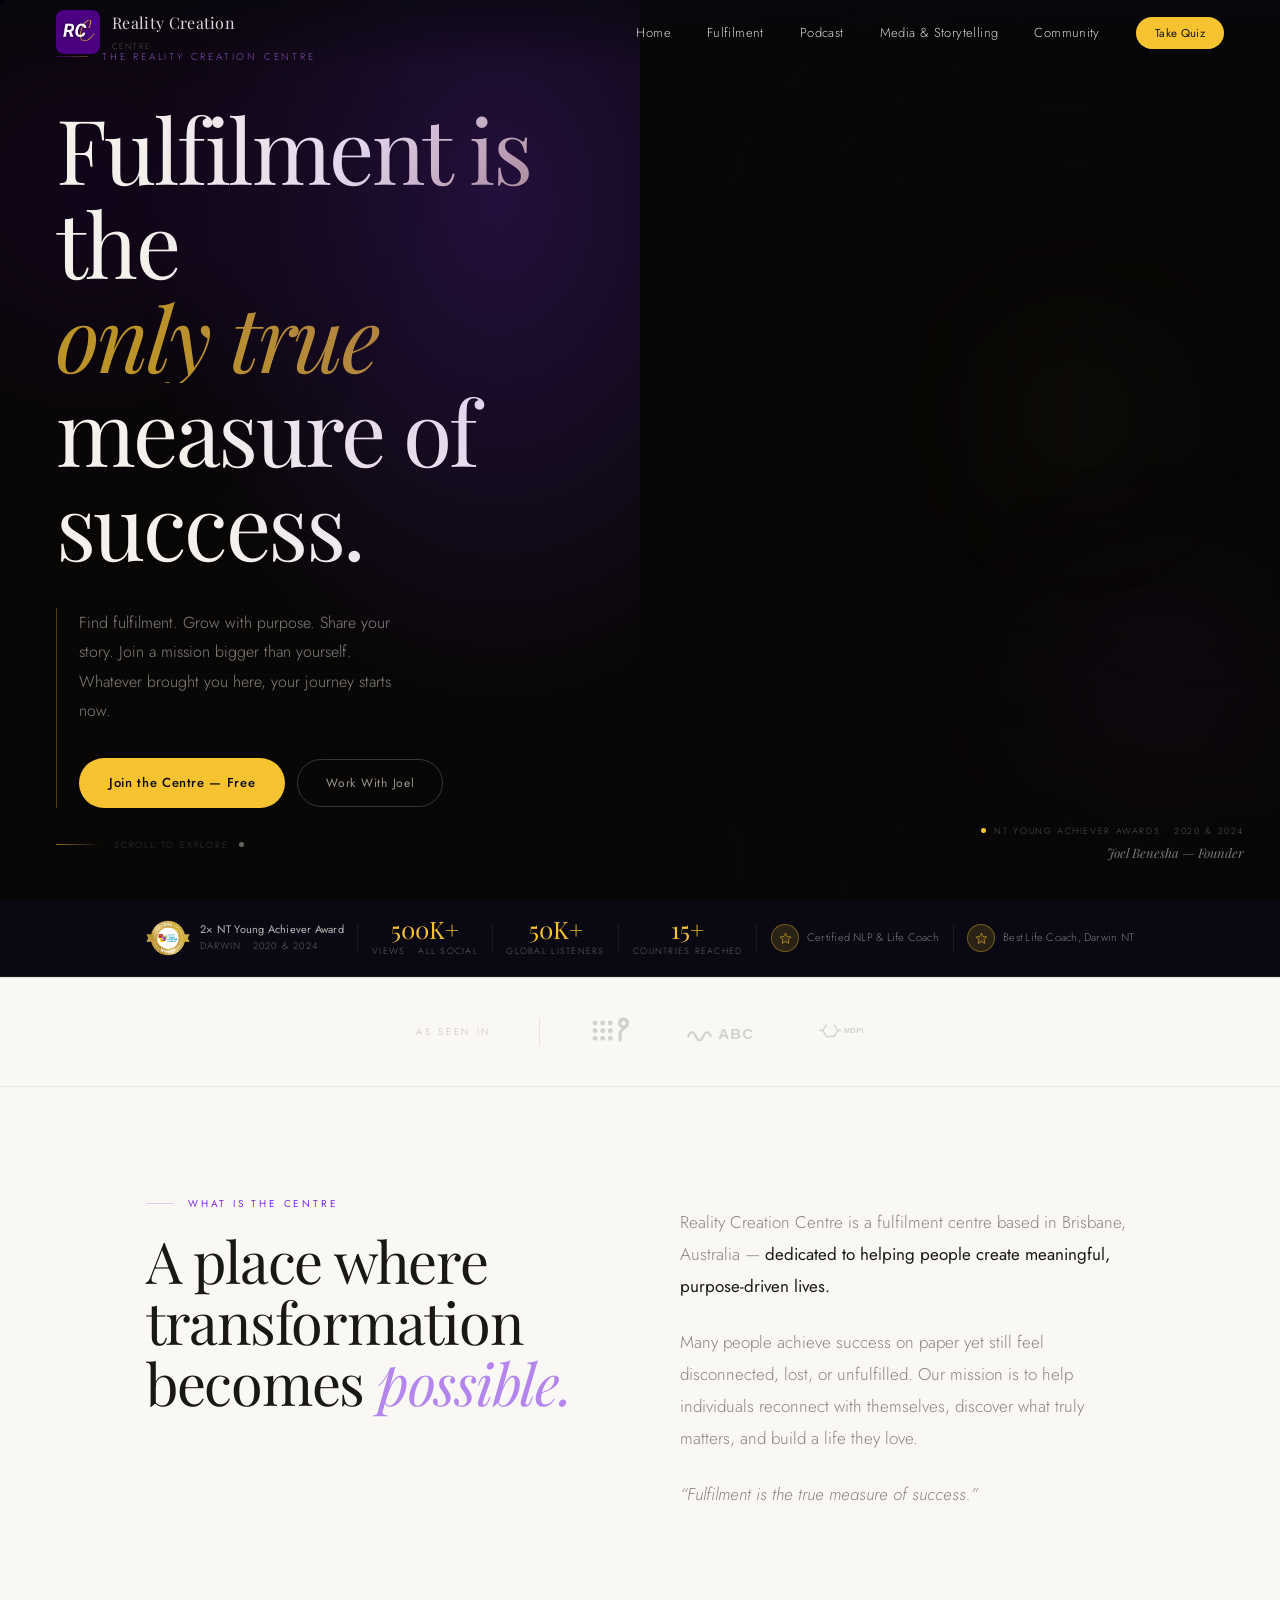
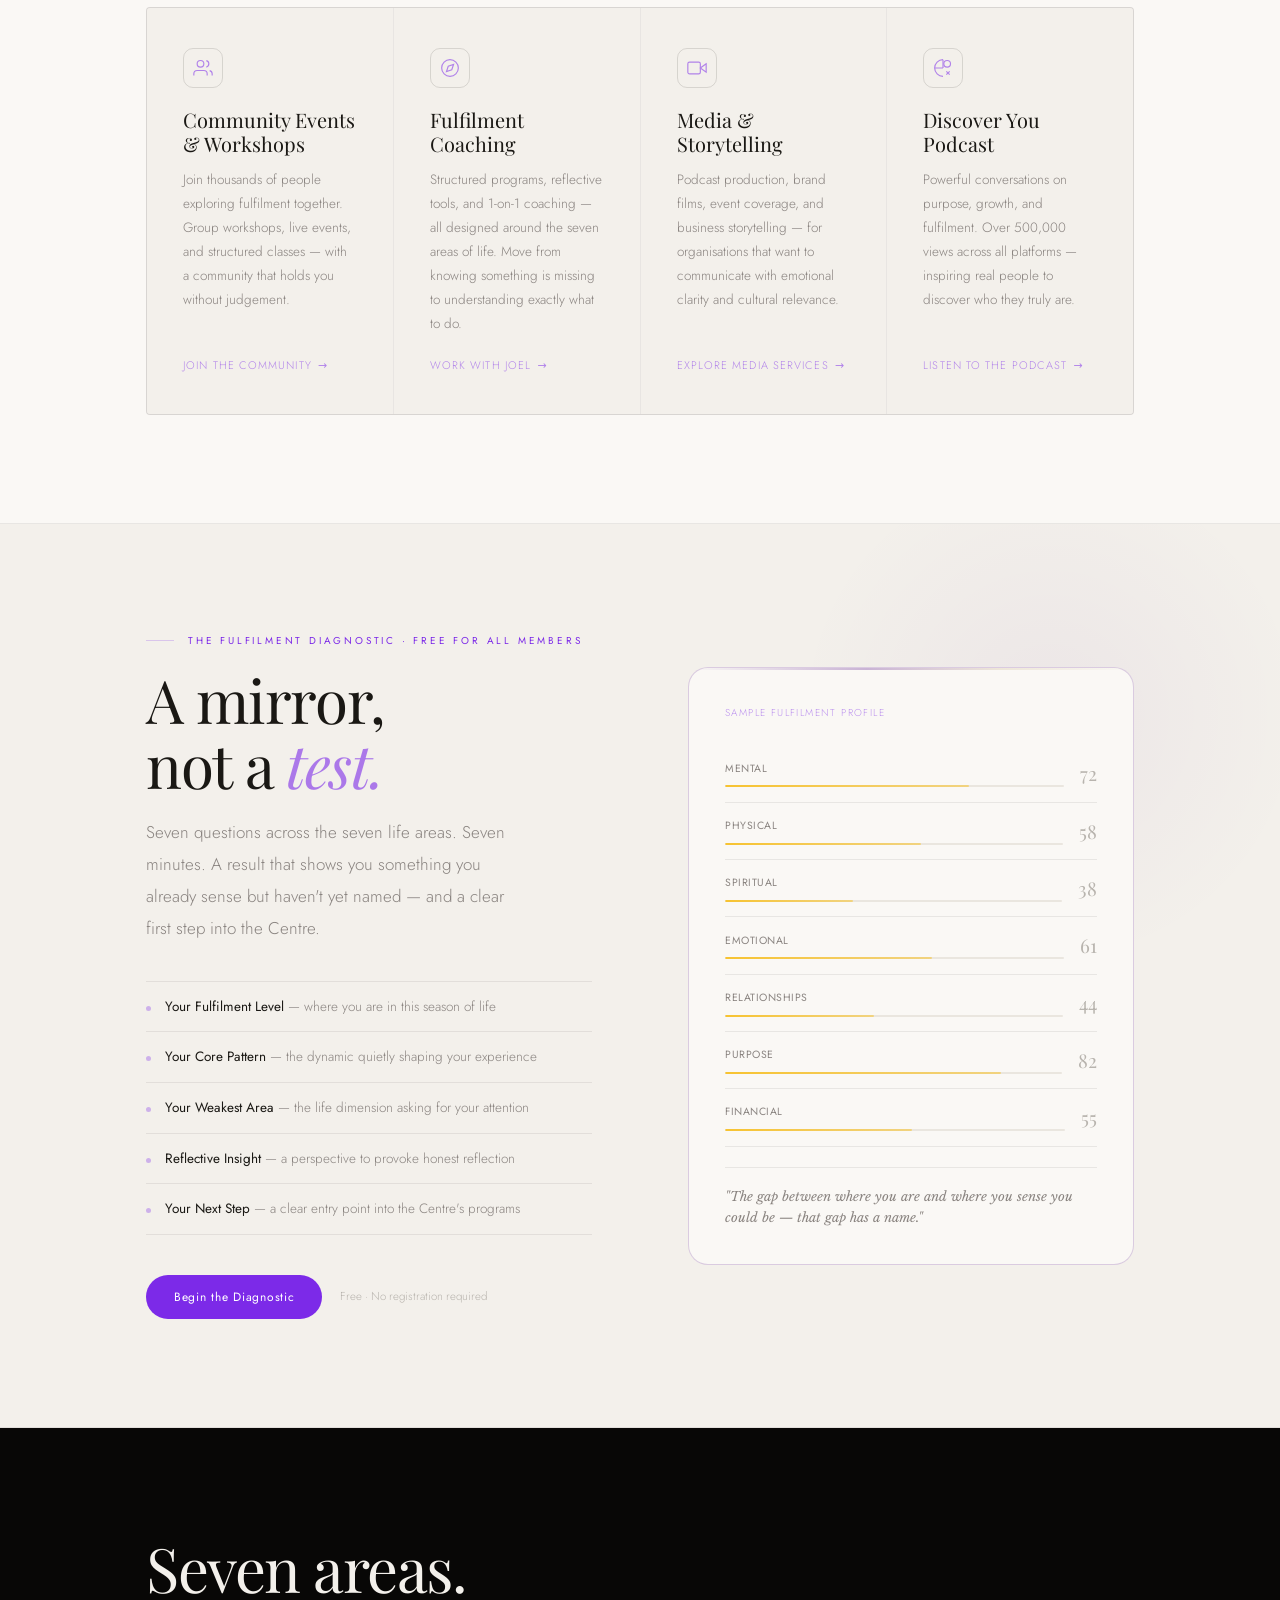
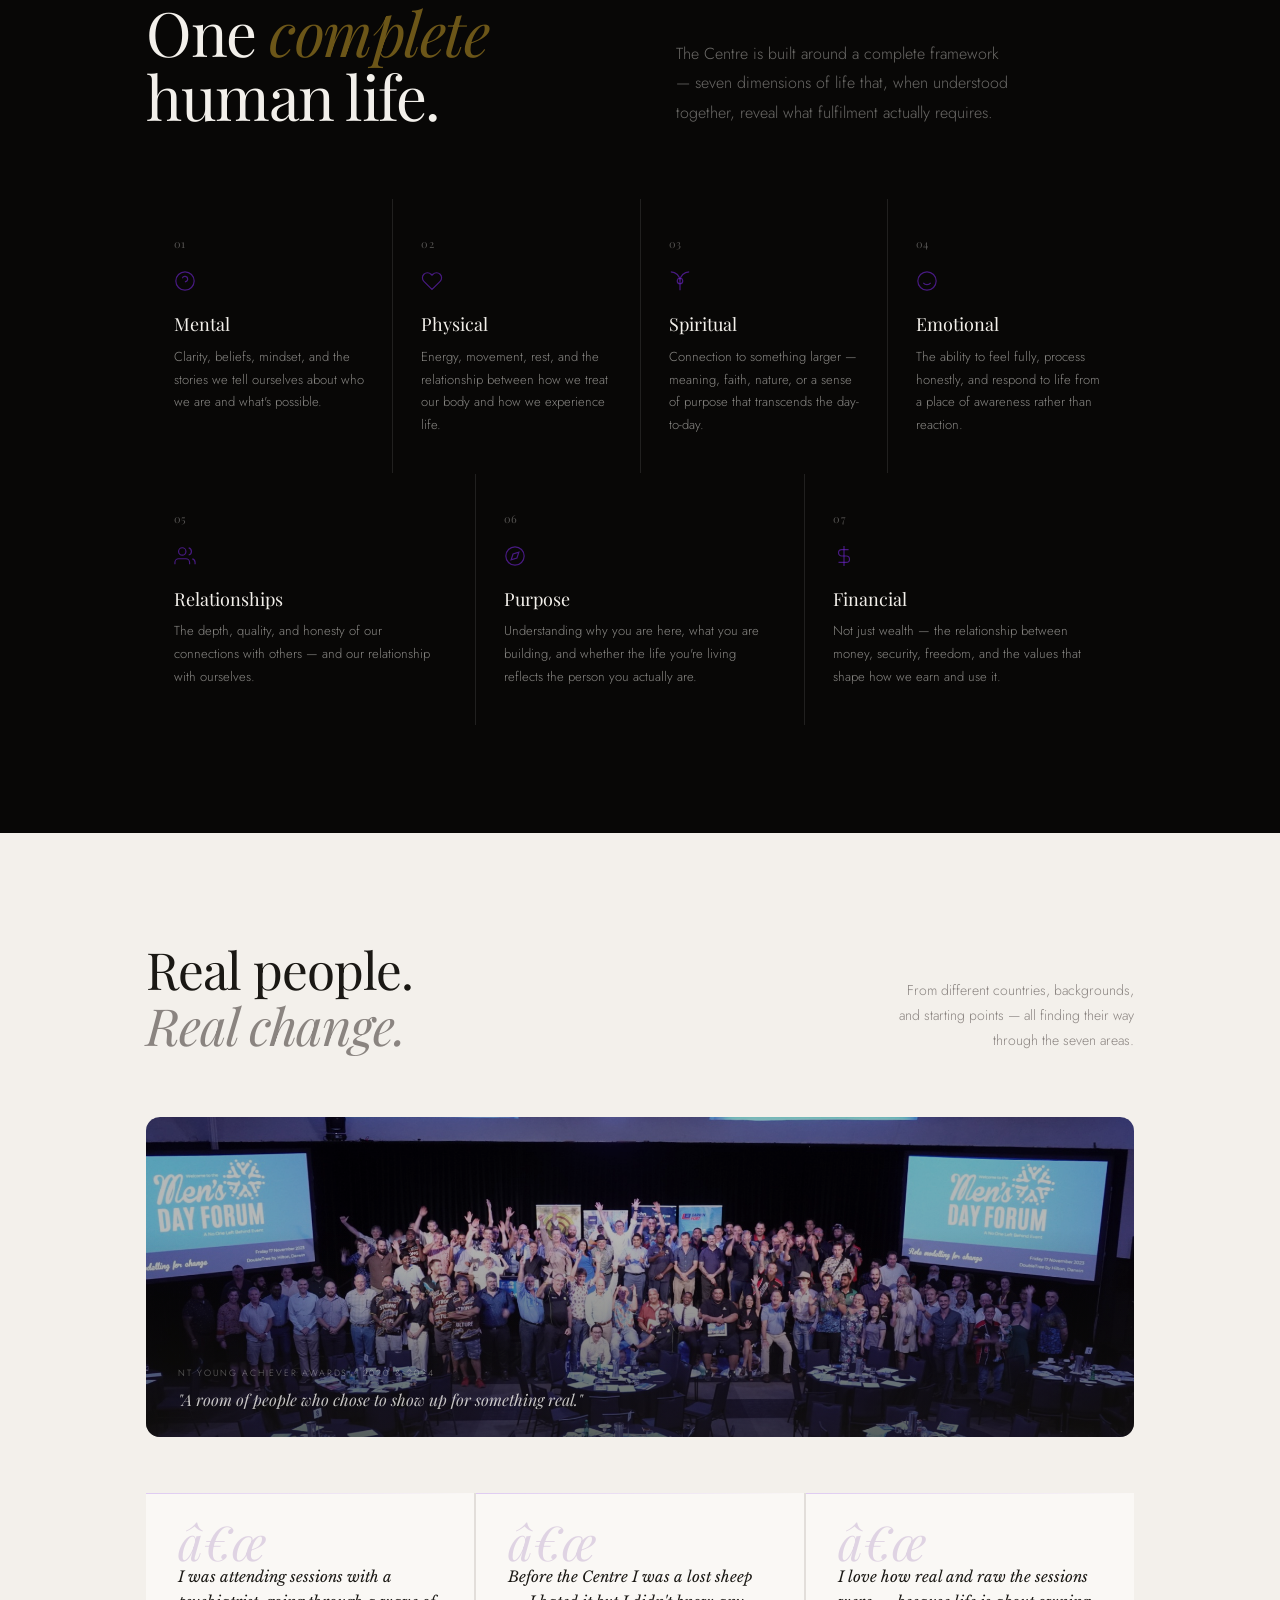
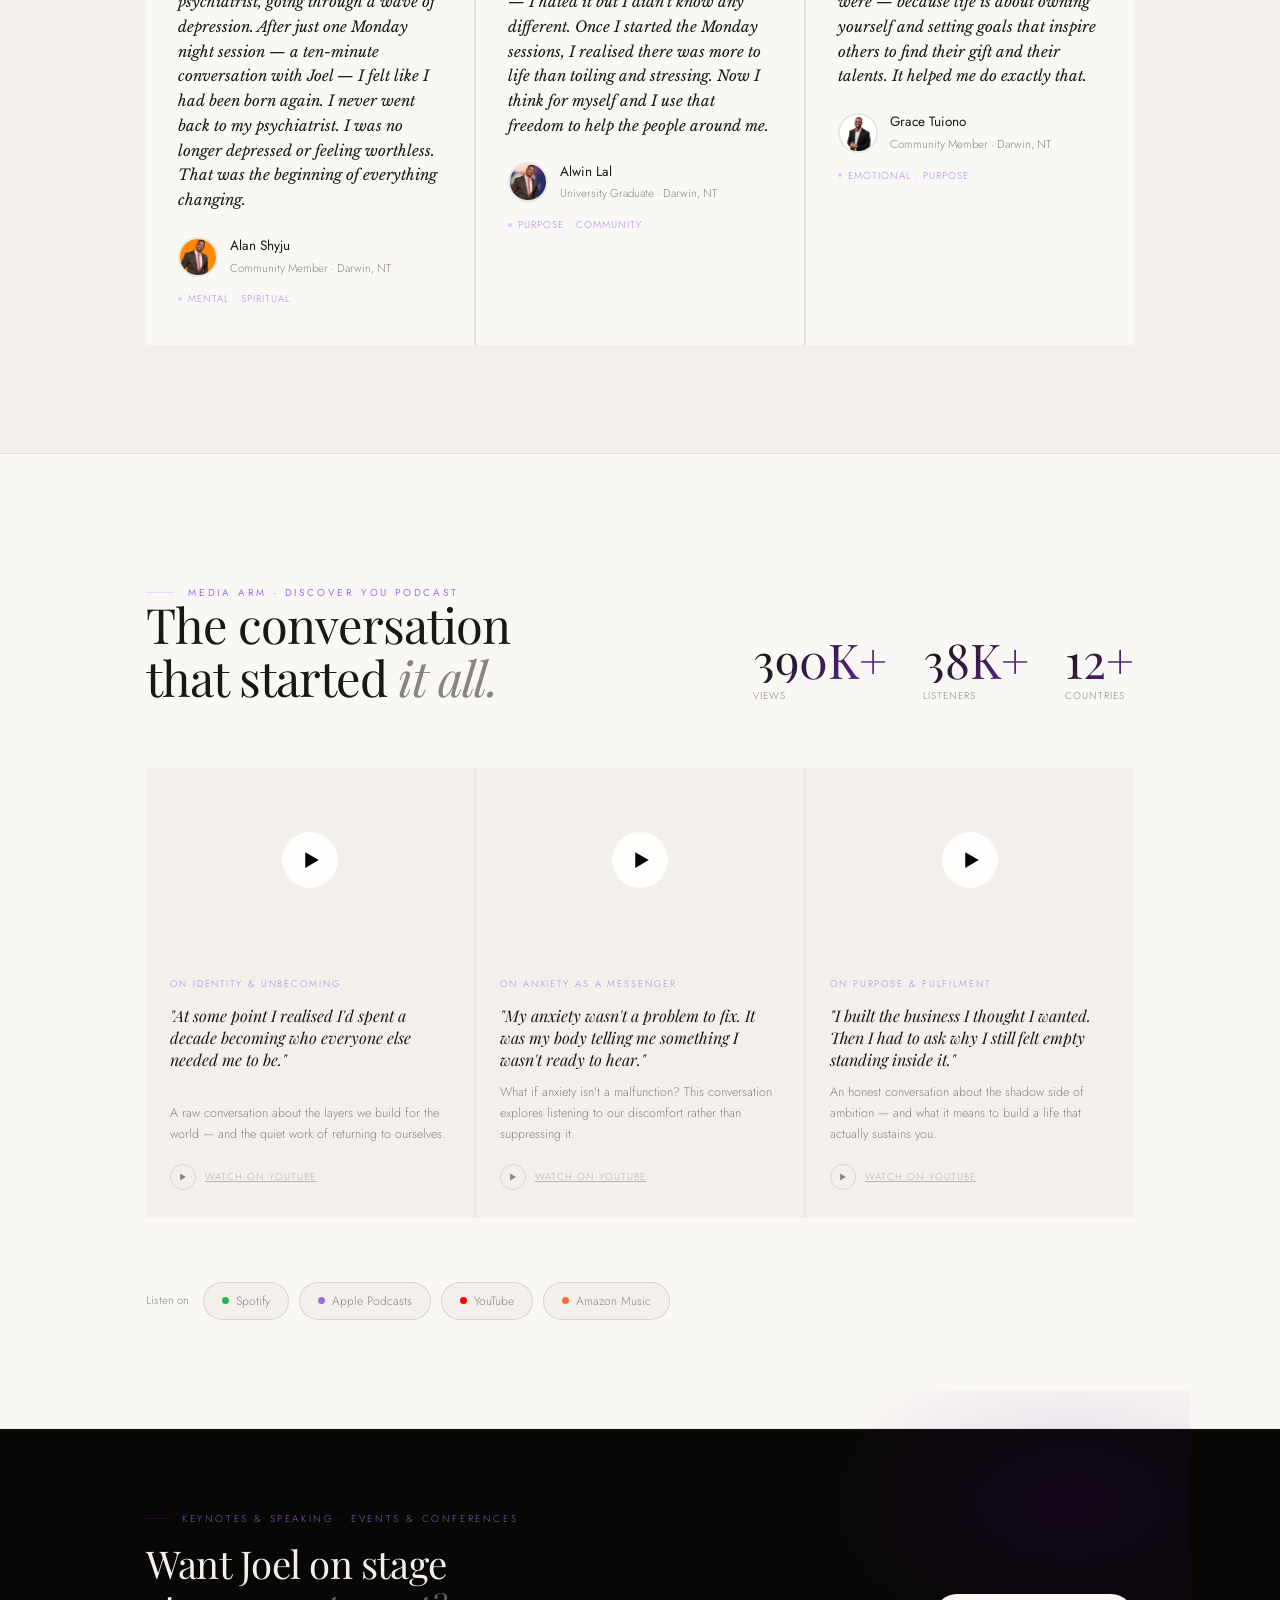
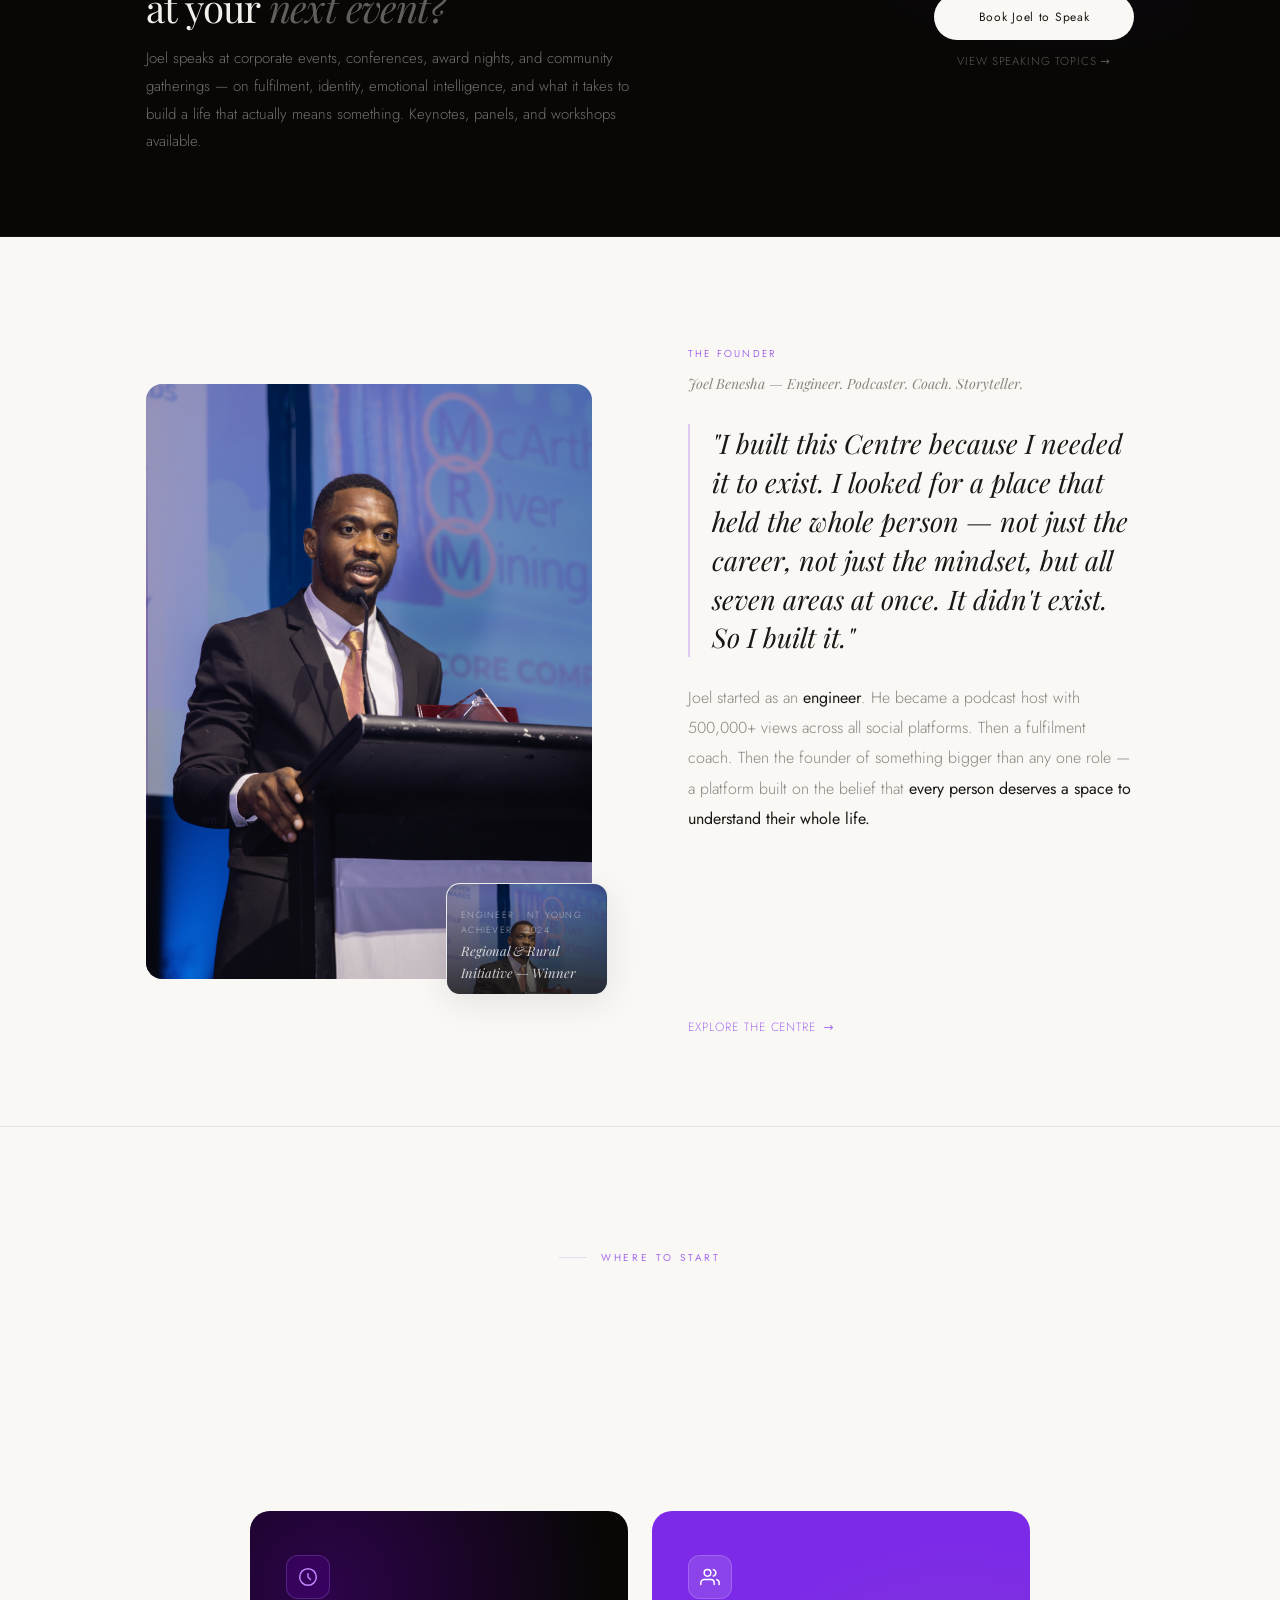
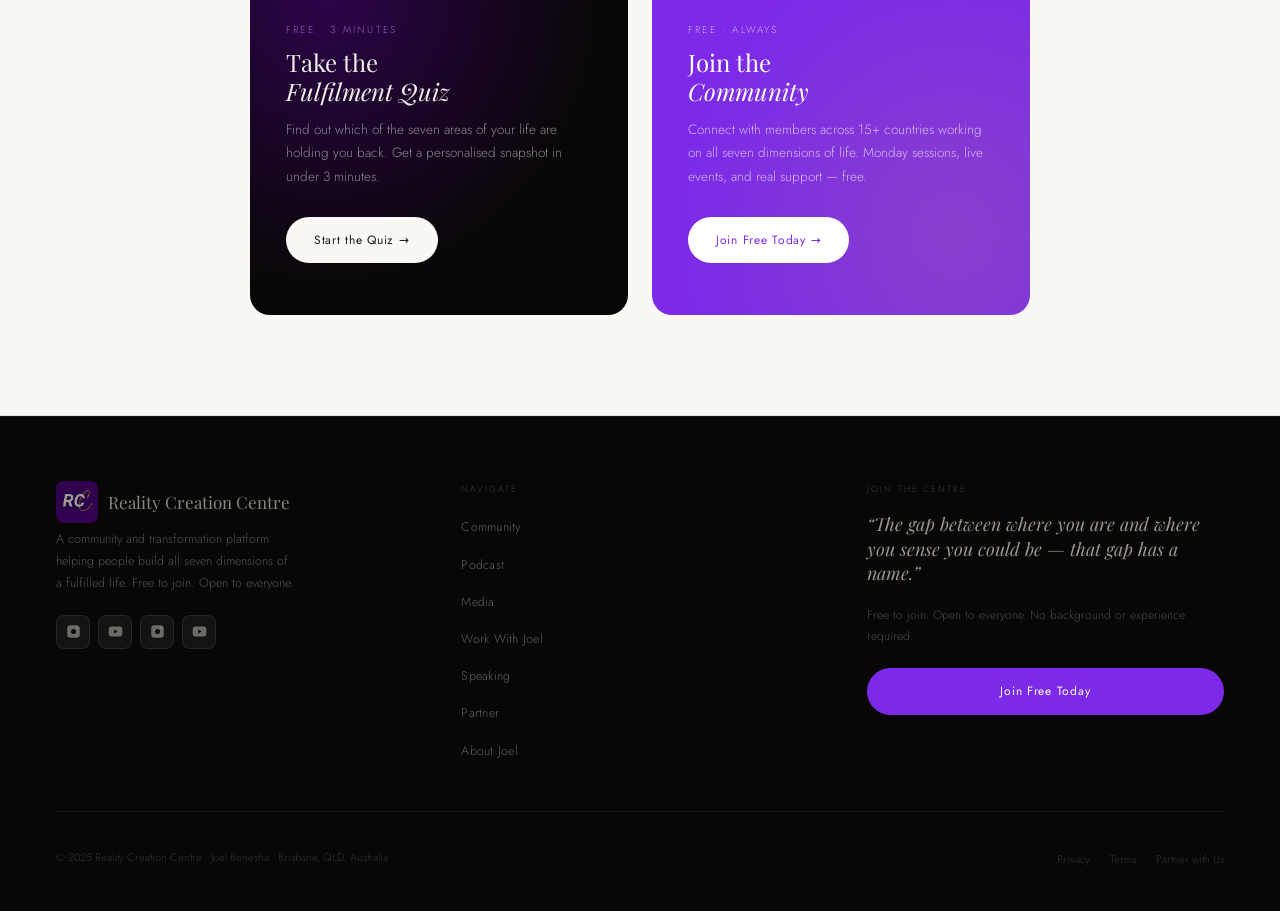
==== index.html @ e4578fe1 "Full website - RCC v1 (clean history)" ====
﻿<!DOCTYPE html>
<html lang="en">
<head>
<meta charset="UTF-8">
<meta name="viewport" content="width=device-width, initial-scale=1.0">
<meta name="description" content="Reality Creation Centre &mdash; a fulfilment centre in Brisbane helping people find purpose, grow, and build lives they love. Free to join.">
<title>The Reality Creation Centre</title>
<link rel="preconnect" href="https://fonts.googleapis.com">
<link rel="preconnect" href="https://fonts.gstatic.com" crossorigin>
<link href="https://fonts.googleapis.com/css2?family=Playfair+Display:ital,wght@0,300;0,400;0,500;1,300;1,400;1,500&family=Libre+Baskerville:ital,wght@0,400;1,400&family=Jost:wght@200;300;400;500&display=swap" rel="stylesheet">
<link rel="stylesheet" href="css/style.css">
<style>
/* ── Home page: palette aligned with Podcast page ── */
:root{
  --gold:#F7C331;--gold-soft:rgba(247,195,49,.14);--gold-line:rgba(247,195,49,.35);
  --p:#7C2AE8;--p-soft:rgba(124,42,232,.055);--p-mid:rgba(124,42,232,.11);
  --p-line:rgba(124,42,232,.22);--p-glow:rgba(124,42,232,.16);
}

/* Hero gold pulsing badge */
.h-badge{display:inline-flex;align-items:center;gap:12px;border:1px solid rgba(247,195,49,.35);border-radius:40px;padding:11px 26px;margin-bottom:36px;font-family:'Jost',sans-serif;font-size:13px;letter-spacing:.18em;text-transform:uppercase;color:var(--gold)}
.h-badge-dot{width:6px;height:6px;border-radius:50%;background:var(--gold);animation:pulse-g 2s ease-in-out infinite}
@keyframes pulse-g{0%,100%{opacity:1;transform:scale(1)}50%{opacity:.45;transform:scale(.72)}}

/* Hero — italic "only true" line in gold */
.h-l2{color:rgba(247,195,49,.75)!important}
/* Hero vertical sub-wrap rule in gold */
.h-vline{background:rgba(247,195,49,.28)!important}
/* Hero thread pulse in gold */
.h-thread{background:linear-gradient(to right,rgba(247,195,49,.55),transparent)!important}
/* Hero atmo glow — brighter purple */
.h-atmo{background:radial-gradient(ellipse at 78% 26%,rgba(124,42,232,.24) 0%,transparent 52%)!important}
/* Purple glow orb top-left */
.h-glow{position:absolute;top:-120px;left:-80px;width:560px;height:560px;border-radius:50%;background:radial-gradient(circle,rgba(124,42,232,.22) 0%,transparent 70%);pointer-events:none;z-index:2}

/* Gold primary CTA button */
.btn-hero-gold{display:inline-flex;align-items:center;gap:8px;background:var(--gold);color:#0A0812;border:none;border-radius:40px;padding:14px 30px;font-family:'Jost',sans-serif;font-size:13px;font-weight:500;letter-spacing:.05em;cursor:pointer;text-decoration:none;transition:opacity .2s,transform .2s}
.btn-hero-gold:hover{opacity:.88;transform:translateY(-2px)}

/* Proof / stats bar — dark like podcast stats section */
#proof-bar{background:#0A0812!important;border-bottom:1px solid rgba(255,255,255,.06)!important}
.pb-inner{border-top:none!important}
.pb-stat-n{color:var(--gold)!important}
.pb-stat-l{color:rgba(243,240,235,.38)!important}
.pb-award-label{color:rgba(243,240,235,.75)!important}
.pb-award-year{color:rgba(243,240,235,.38)!important}
.pb-cert-text{color:rgba(243,240,235,.5)!important}
.pb-cert-icon svg{stroke:rgba(247,195,49,.65)!important;fill:rgba(247,195,49,.1)!important}
.pb-divider{background:rgba(255,255,255,.07)!important}

/* Section labels — brighter purple */
.sec-label{color:var(--p)!important}
.sec-label::before{background:var(--p-line)!important}

/* Diagnostic fill bars — gold */
.dc-fill{background:linear-gradient(90deg,var(--gold),rgba(247,195,49,.55))!important}

/* What heading italic — brighter purple */
.what-hed em{color:var(--p)!important;opacity:.55}
/* Diag heading italic */
.diag-h em{color:var(--p)!important;opacity:.6}

/* Seven hed em — gold */
.seven-hed em{color:rgba(247,195,49,.42)!important}

/* Area tile + pillar hover accents — brighter purple */
.area-tile::after{background:rgba(124,42,232,.5)!important}
.area-icon svg{stroke:rgba(124,42,232,.55)!important}
.area-tile:hover .area-icon svg{stroke:rgba(124,42,232,.9)!important}
.pillar::before{background:var(--p)!important}
.pillar-icon svg{stroke:var(--p)!important}
.pillar-link{color:var(--p)!important}

/* Di-dots and tf-dots — brighter */
.di-dot,.tf-dot{background:var(--p)!important}

/* Press bar "as seen in" label stays readable on cream */
</style>
</head>
<body>

<div id="cur"></div>

<!--  NAV  -->
<nav id="nav" class="dk">
  <a href="index.html" class="nlogo">
    <img src="photos/Logo real.png" alt="Reality Creation Centre" class="nlogo-img" style="width:44px;height:44px;border-radius:8px;object-fit:contain;flex-shrink:0">
    <div><span class="nlogo-t">Reality Creation</span><span class="nlogo-s">Centre</span></div>
  </a>
  <ul class="nlinks">
    <li><a href="index.html"        class="nl active">Home</a></li>
    <li><a href="coaching.html"     class="nl">Fulfilment</a></li>
    <li><a href="podcast.html"      class="nl">Podcast</a></li>
    <li><a href="media.html"        class="nl">Media &amp; Storytelling</a></li>
    <li><a href="community.html"    class="nl">Community</a></li>
    <li><a href="index.html#diagnostic" class="nl ncta">Take Quiz</a></li>
  </ul>
  <div class="nham"><span></span><span></span><span></span></div>
</nav>


<!-- 
     01 &mdash; HERO
     "Enter the Centre"
 -->
<section id="hero">
  <div class="h-left">
    <div class="h-atmo"></div>
    <div class="h-scan"></div>
    <div class="h-eyebrow ap">
      <span class="h-eyebrow-rule"></span>
      The Reality Creation Centre
    </div>
    <h1 class="h-h1">
      <span class="h-line"><span class="h-li" id="hl0">Fulfilment is the</span></span>
      <span class="h-line dl1"><span class="h-li h-l2" id="hl1">only true</span></span>
      <span class="h-line dl2"><span class="h-li" id="hl2">measure of success.</span></span>
    </h1>
    <div class="h-sub-wrap ap d3">
      <div class="h-vline"></div>
      <div>
        <p class="h-sub">Find fulfilment. Grow with purpose. Share your story. Join a mission bigger than yourself. Whatever brought you here, your journey starts now.</p>
        <div class="h-acts">
          <a href="#join"        class="btn-hero-gold">Join the Centre &mdash; Free</a>
          <a href="coaching.html" class="btn btn-ghost-lt">Work With Joel</a>
        </div>
      </div>
    </div>
    <div class="h-scroll">
      <div class="h-thread"></div>
      <span class="h-scroll-lbl">Scroll to explore</span>
    </div>
  </div>
  <div class="h-right">
    <div class="h-photo" id="h-bg"></div>
    <div class="h-fade-l"></div>
    <div class="h-fade-v"></div>
    <div class="h-cred">
      <div class="h-cred-badge">
        <span class="h-cred-dot"></span>
        <span class="h-cred-lbl">NT Young Achiever Awards &middot; 2020 &amp; 2024</span>
      </div>
      <span class="h-cred-name">Joel Benesha &mdash; Founder</span>
    </div>
  </div>
</section>
<!-- PROOF BAR - credibility strip -->
<section id="proof-bar">
  <div class="pb-inner">
    <div class="pb-award">
      <img src="photos/NTYAA24 Badge_Winner.png" alt="NT Young Achiever Award 2024" class="pb-badge">
      <div class="pb-award-text">
        <span class="pb-award-label">2&times; NT Young Achiever Award</span><span class="pb-award-year">Darwin &middot; 2020 &amp; 2024</span>
      </div>
    </div>
    <div class="pb-divider"></div>
    <div class="pb-stat"><span class="pb-stat-n">500K+</span><span class="pb-stat-l">Views &middot; All Social</span></div>
    <div class="pb-divider"></div>
    <div class="pb-stat"><span class="pb-stat-n">50K+</span><span class="pb-stat-l">Global Listeners</span></div>
    <div class="pb-divider"></div>
    <div class="pb-stat"><span class="pb-stat-n">15+</span><span class="pb-stat-l">Countries Reached</span></div>
    <div class="pb-divider"></div>
    <div class="pb-cert">
      <div class="pb-cert-icon"><svg viewBox="0 0 24 24"><path d="M12 2l3.09 6.26L22 9.27l-5 4.87 1.18 6.88L12 17.77l-6.18 3.25L7 14.14 2 9.27l6.91-1.01L12 2z"/></svg></div>
      <span class="pb-cert-text">Certified NLP &amp; Life Coach</span>
    </div>
    <div class="pb-divider"></div>
    <div class="pb-cert">
      <div class="pb-cert-icon"><svg viewBox="0 0 24 24"><path d="M12 2l3.09 6.26L22 9.27l-5 4.87 1.18 6.88L12 17.77l-6.18 3.25L7 14.14 2 9.27l6.91-1.01L12 2z"/></svg></div>
      <span class="pb-cert-text">Best Life Coach, Darwin NT</span>
    </div>
  </div>
</section>
<!-- AS SEEN IN / PRESS BAR -->
<section id="press-bar" style="background:var(--cream);border-top:1px solid var(--rule);border-bottom:1px solid var(--rule);padding:36px 40px">
  <div style="max-width:1100px;margin:0 auto;display:flex;align-items:center;gap:48px;flex-wrap:wrap;justify-content:center">
    <div style="font-size:9.5px;letter-spacing:.28em;text-transform:uppercase;color:var(--stone);opacity:.5;white-space:nowrap;flex-shrink:0">As seen in</div>
    <div style="width:1px;height:28px;background:var(--rule);flex-shrink:0"></div>
    <img src="photos/logo-ch9.svg" alt="Channel 9" style="height:36px;opacity:.45;filter:grayscale(1);transition:opacity .2s" onmouseover="this.style.opacity=.75" onmouseout="this.style.opacity=.45">
    <img src="photos/logo-abc.svg" alt="ABC" style="height:32px;opacity:.45;filter:grayscale(1);transition:opacity .2s" onmouseover="this.style.opacity=.75" onmouseout="this.style.opacity=.45">
    <img src="photos/logo-mdpi.svg" alt="MDPI" style="height:30px;opacity:.45;filter:grayscale(1);transition:opacity .2s" onmouseover="this.style.opacity=.75" onmouseout="this.style.opacity=.45">
  </div>
</section>






<!-- 
     02 &mdash; WHAT IS THE CENTRE
 -->
<section id="what">
  <div class="what-wrap">
    <div class="what-top">
      <div>
        <div class="sec-label ap">What is the Centre</div>
        <h2 class="what-hed ap d1">
          A place where<br>transformation<br>becomes <em>possible.</em>
        </h2>
      </div>
      <div class="what-right">
        <p class="what-p ap d1">Reality Creation Centre is a fulfilment centre based in Brisbane, Australia &mdash; <strong>dedicated to helping people create meaningful, purpose-driven lives.</strong></p>
        <p class="what-p ap d2">Many people achieve success on paper yet still feel disconnected, lost, or unfulfilled. Our mission is to help individuals reconnect with themselves, discover what truly matters, and build a life they love.</p>
        <p class="what-p ap d3" style="font-style:italic;color:var(--stone)">&ldquo;Fulfilment is the true measure of success.&rdquo;</p>
      </div>
    </div>

    <div class="what-pillars" style="grid-template-columns:repeat(4,1fr)">

      <!-- 1: Community & Belonging &rarr; #what / community nav -->
      <a href="#voices" class="pillar ap" style="text-decoration:none;cursor:pointer">
        <div class="pillar-icon">
          <svg viewBox="0 0 24 24"><path d="M17 21v-2a4 4 0 0 0-4-4H5a4 4 0 0 0-4 4v2"/><circle cx="9" cy="7" r="4"/><path d="M23 21v-2a4 4 0 0 0-3-3.87M16 3.13a4 4 0 0 1 0 7.75"/></svg>
        </div>
        <div class="pillar-name">Community Events &amp; Workshops</div>
        <div class="pillar-desc">Join thousands of people exploring fulfilment together. Group workshops, live events, and structured classes &mdash; with a community that holds you without judgement.</div>
        <div class="pillar-link">Join the community <span class="pillar-arr">&rarr;</span></div>
      </a>

      <!-- 2: Guided Transformation &rarr; coaching.html -->
      <a href="coaching.html" class="pillar ap d1" style="text-decoration:none;cursor:pointer">
        <div class="pillar-icon">
          <svg viewBox="0 0 24 24"><circle cx="12" cy="12" r="10"/><polygon points="16.24,7.76 14.12,14.12 7.76,16.24 9.88,9.88"/></svg>
        </div>
        <div class="pillar-name">Fulfilment Coaching</div>
        <div class="pillar-desc">Structured programs, reflective tools, and 1-on-1 coaching &mdash; all designed around the seven areas of life. Move from knowing something is missing to understanding exactly what to do.</div>
        <div class="pillar-link">Work with Joel <span class="pillar-arr">&rarr;</span></div>
      </a>

      <!-- 3: Media Production &rarr; media.html -->
      <a href="media.html" class="pillar ap d2" style="text-decoration:none;cursor:pointer">
        <div class="pillar-icon">
          <svg viewBox="0 0 24 24"><polygon points="23 7 16 12 23 17 23 7"/><rect x="1" y="5" width="15" height="14" rx="2" ry="2"/></svg>
        </div>
        <div class="pillar-name">Media &amp; Storytelling</div>
        <div class="pillar-desc">Podcast production, brand films, event coverage, and business storytelling &mdash; for organisations that want to communicate with emotional clarity and cultural relevance.</div>
        <div class="pillar-link">Explore media services <span class="pillar-arr">&rarr;</span></div>
      </a>

      <!-- 4: Partnerships &rarr; partner.html -->
      <a href="podcast.html" class="pillar ap d3" style="text-decoration:none;cursor:pointer">
        <div class="pillar-icon">
          <svg viewBox="0 0 24 24"><path d="M16 16l4 4M20 16l-4 4"/><path d="M12 2C6.48 2 2 6.48 2 12s4.48 10 10 10"/><path d="M2 12h10M12 2v10"/><circle cx="17" cy="7" r="4"/></svg>
        </div>
        <div class="pillar-name">Discover You Podcast</div>
        <div class="pillar-desc">Powerful conversations on purpose, growth, and fulfilment. Over 500,000 views across all platforms &mdash; inspiring real people to discover who they truly are.</div>
        <div class="pillar-link">Listen to the podcast <span class="pillar-arr">&rarr;</span></div>
      </a>

    </div>
  </div>
</section>




<!-- 
     05 &mdash; DIAGNOSTIC
 -->
<section id="diagnostic">
  <div class="diag-wrap">
    <div class="sec-label ap">The Fulfilment Diagnostic &middot; Free for all members</div>
    <div class="diag-grid">
      <div>
        <h2 class="diag-h ap">A mirror,<br>not a <em>test.</em></h2>
        <p class="diag-p ap d1">Seven questions across the seven life areas. Seven minutes. A result that shows you something you already sense but haven't yet named &mdash; and a clear first step into the Centre.</p>
        <div class="diag-list ap d2">
          <div class="diag-item"><div class="di-dot"></div><div class="di-text"><strong>Your Fulfilment Level</strong> &mdash; where you are in this season of life</div></div>
          <div class="diag-item"><div class="di-dot"></div><div class="di-text"><strong>Your Core Pattern</strong> &mdash; the dynamic quietly shaping your experience</div></div>
          <div class="diag-item"><div class="di-dot"></div><div class="di-text"><strong>Your Weakest Area</strong> &mdash; the life dimension asking for your attention</div></div>
          <div class="diag-item"><div class="di-dot"></div><div class="di-text"><strong>Reflective Insight</strong> &mdash; a perspective to provoke honest reflection</div></div>
          <div class="diag-item"><div class="di-dot"></div><div class="di-text"><strong>Your Next Step</strong> &mdash; a clear entry point into the Centre's programs</div></div>
        </div>
        <div class="diag-cta-row ap d3">
          <button class="btn btn-fill" id="d-open">Begin the Diagnostic</button>
          <span class="diag-note">Free &middot; No registration required</span>
        </div>
      </div>
      <div class="diag-card" id="d-card">
        <div class="dc-lbl">Sample fulfilment profile</div>
        <div class="dc-area"><div class="dc-al"><div class="dc-name">Mental</div><div class="dc-track"><div class="dc-fill" data-w="72"></div></div></div><div class="dc-score">72</div></div>
        <div class="dc-area"><div class="dc-al"><div class="dc-name">Physical</div><div class="dc-track"><div class="dc-fill" data-w="58"></div></div></div><div class="dc-score">58</div></div>
        <div class="dc-area"><div class="dc-al"><div class="dc-name">Spiritual</div><div class="dc-track"><div class="dc-fill" data-w="38"></div></div></div><div class="dc-score">38</div></div>
        <div class="dc-area"><div class="dc-al"><div class="dc-name">Emotional</div><div class="dc-track"><div class="dc-fill" data-w="61"></div></div></div><div class="dc-score">61</div></div>
        <div class="dc-area"><div class="dc-al"><div class="dc-name">Relationships</div><div class="dc-track"><div class="dc-fill" data-w="44"></div></div></div><div class="dc-score">44</div></div>
        <div class="dc-area"><div class="dc-al"><div class="dc-name">Purpose</div><div class="dc-track"><div class="dc-fill" data-w="82"></div></div></div><div class="dc-score">82</div></div>
        <div class="dc-area"><div class="dc-al"><div class="dc-name">Financial</div><div class="dc-track"><div class="dc-fill" data-w="55"></div></div></div><div class="dc-score">55</div></div>
        <div class="dc-foot"><p>"The gap between where you are and where you sense you could be &mdash; that gap has a name."</p></div>
      </div>
    </div>
  </div>
</section>

<!-- DIAGNOSTIC MODAL -->
<div class="d-ov" id="d-ov" role="dialog" aria-modal="true">
  <div class="d-modal">
    <div class="d-inner">
      <button class="d-close" id="d-close">&#x2715;</button>
      <div class="d-prog-track"><div class="d-prog-bar" id="d-prog"></div></div>
      <div id="d-qwrap" class="d-qwrap">
        <div class="d-step-lbl" id="d-slbl">Question 1 of 7</div>
        <div class="d-qtext" id="d-qtext"></div>
        <span class="d-atag" id="d-atag"></span>
        <div class="d-opts" id="d-opts"></div>
        <div class="d-nav">
          <button class="d-back" id="d-back">&larr; Back</button>
          <button class="d-next" id="d-next">Continue</button>
        </div>
      </div>
      <div id="d-rwrap" class="d-result">
        <div class="rl-lbl">Your Fulfilment Diagnostic</div>
        <div class="rl-level" id="rl-level"></div>
        <div class="rl-pat" id="rl-pat"></div>
        <div class="rl-div"></div>
        <div class="rl-ins" id="rl-ins"></div>
        <div class="rl-ch" id="rl-ch"></div>
        <div class="rl-areas" id="rl-areas"></div>
        <div class="rl-ctas">
          <a href="https://www.skool.com/reality-creation-collective-4161/about" class="btn btn-fill" target="_blank" rel="noopener" onclick="document.getElementById('d-ov').classList.remove('open');document.body.style.overflow=''">Join the Centre &mdash; Free</a>
          <button class="btn btn-outline" id="d-retake">Retake</button>
        </div>
      </div>
    </div>
  </div>
</div>




<!-- 
     03 &mdash; SEVEN AREAS
     The complete map of human life
 -->
<section id="seven">
  <div class="seven-wrap">
    <div class="seven-top">
      <h2 class="seven-hed ap">
        Seven areas.<br>One <em>complete</em><br>human life.
      </h2>
      <p class="seven-intro ap d2">
        The Centre is built around a complete framework &mdash; seven dimensions of life that, when understood together, reveal what fulfilment actually requires.
      </p>
    </div>

    <div class="seven-grid">
      <div class="area-tile ap">
        <div class="area-n">01</div>
        <div class="area-icon"><svg viewBox="0 0 24 24"><path d="M9.09 9a3 3 0 0 1 5.83 1c0 2-3 3-3 3"/><circle cx="12" cy="12" r="10"/><line x1="12" y1="17" x2="12.01" y2="17"/></svg></div>
        <div class="area-name">Mental</div>
        <div class="area-desc">Clarity, beliefs, mindset, and the stories we tell ourselves about who we are and what's possible.</div>
      </div>
      <div class="area-tile ap d1">
        <div class="area-n">02</div>
        <div class="area-icon"><svg viewBox="0 0 24 24"><path d="M20.84 4.61a5.5 5.5 0 0 0-7.78 0L12 5.67l-1.06-1.06a5.5 5.5 0 0 0-7.78 7.78l1.06 1.06L12 21.23l7.78-7.78 1.06-1.06a5.5 5.5 0 0 0 0-7.78z"/></svg></div>
        <div class="area-name">Physical</div>
        <div class="area-desc">Energy, movement, rest, and the relationship between how we treat our body and how we experience life.</div>
      </div>
      <div class="area-tile ap d2">
        <div class="area-n">03</div>
        <div class="area-icon"><svg viewBox="0 0 24 24"><path d="M12 22V12M12 12C12 6.477 7.523 2 2 2M12 12C12 6.477 16.477 2 22 2"/><circle cx="12" cy="12" r="3"/></svg></div>
        <div class="area-name">Spiritual</div>
        <div class="area-desc">Connection to something larger &mdash; meaning, faith, nature, or a sense of purpose that transcends the day-to-day.</div>
      </div>
      <div class="area-tile ap d3">
        <div class="area-n">04</div>
        <div class="area-icon"><svg viewBox="0 0 24 24"><circle cx="12" cy="12" r="10"/><path d="M8 14s1.5 2 4 2 4-2 4-2"/><line x1="9" y1="9" x2="9.01" y2="9"/><line x1="15" y1="9" x2="15.01" y2="9"/></svg></div>
        <div class="area-name">Emotional</div>
        <div class="area-desc">The ability to feel fully, process honestly, and respond to life from a place of awareness rather than reaction.</div>
      </div>
    </div>
    <div class="seven-grid-bot" style="margin-top:1px">
      <div class="area-tile ap">
        <div class="area-n">05</div>
        <div class="area-icon"><svg viewBox="0 0 24 24"><path d="M17 21v-2a4 4 0 0 0-4-4H5a4 4 0 0 0-4 4v2"/><circle cx="9" cy="7" r="4"/><path d="M23 21v-2a4 4 0 0 0-3-3.87M16 3.13a4 4 0 0 1 0 7.75"/></svg></div>
        <div class="area-name">Relationships</div>
        <div class="area-desc">The depth, quality, and honesty of our connections with others &mdash; and our relationship with ourselves.</div>
      </div>
      <div class="area-tile ap d1">
        <div class="area-n">06</div>
        <div class="area-icon"><svg viewBox="0 0 24 24"><circle cx="12" cy="12" r="10"/><polygon points="16.24,7.76 14.12,14.12 7.76,16.24 9.88,9.88"/></svg></div>
        <div class="area-name">Purpose</div>
        <div class="area-desc">Understanding why you are here, what you are building, and whether the life you're living reflects the person you actually are.</div>
      </div>
      <div class="area-tile ap d2">
        <div class="area-n">07</div>
        <div class="area-icon"><svg viewBox="0 0 24 24"><line x1="12" y1="1" x2="12" y2="23"/><path d="M17 5H9.5a3.5 3.5 0 0 0 0 7h5a3.5 3.5 0 0 1 0 7H6"/></svg></div>
        <div class="area-name">Financial</div>
        <div class="area-desc">Not just wealth &mdash; the relationship between money, security, freedom, and the values that shape how we earn and use it.</div>
      </div>
    </div>
  </div>
</section>




<!-- 
     07 &mdash; COMMUNITY VOICES
 -->
<section id="voices">
  <div class="voices-wrap">
    <div class="voices-top">
      <h2 class="voices-hed ap">Real people.<br><em>Real change.</em></h2>
      <p class="voices-note ap d1">From different countries, backgrounds, and starting points &mdash; all finding their way through the seven areas.</p>
    </div>

    <div class="voices-img ap">
      <img src="photos/community-forum.jpg" alt="RCC community members at the Men's Day Forum, Darwin NT" loading="lazy" style="width:100%;height:100%;object-fit:cover">
      <div class="voices-img-ov"></div>
      <div class="voices-img-cap">
        <div class="vic-label">NT Young Achiever Awards &middot; 2020 &amp; 2024</div>
        <div class="vic-text">"A room of people who chose to show up for something real."</div>
      </div>
    </div>

    <div class="voices-grid">
      <div class="voice ap">
        <div class="voice-q">I was attending sessions with a psychiatrist, going through a wave of depression. After just one Monday night session &mdash; a ten-minute conversation with Joel &mdash; I felt like I had been born again. I never went back to my psychiatrist. I was no longer depressed or feeling worthless. That was the beginning of everything changing.</div>
        <div class="voice-person">
          <img src="photos/profile-pic (2).png" class="voice-av" style="object-fit:cover" alt="Alan Shyju">
          <div>
            <div class="voice-name">Alan Shyju</div>
            <div class="voice-role">Community Member &middot; Darwin, NT</div>
          </div>
        </div>
        <div class="voice-area"><div class="voice-area-dot"></div>Mental &middot; Spiritual</div>
      </div>
      <div class="voice ap d1">
        <div class="voice-q">Before the Centre I was a lost sheep &mdash; I hated it but I didn't know any different. Once I started the Monday sessions, I realised there was more to life than toiling and stressing. Now I think for myself and I use that freedom to help the people around me.</div>
        <div class="voice-person">
          <img src="photos/profile-pic (5).png" class="voice-av" style="object-fit:cover" alt="Alwin Lal">
          <div>
            <div class="voice-name">Alwin Lal</div>
            <div class="voice-role">University Graduate &middot; Darwin, NT</div>
          </div>
        </div>
        <div class="voice-area"><div class="voice-area-dot"></div>Purpose &middot; Community</div>
      </div>
      <div class="voice ap d2">
        <div class="voice-q">I love how real and raw the sessions were &mdash; because life is about owning yourself and setting goals that inspire others to find their gift and their talents. It helped me do exactly that.</div>
        <div class="voice-person">
          <img src="photos/profile-pic (8).png" class="voice-av" style="object-fit:cover" alt="Grace Tuiono">
          <div>
            <div class="voice-name">Grace Tuiono</div>
            <div class="voice-role">Community Member &middot; Darwin, NT</div>
          </div>
        </div>
        <div class="voice-area"><div class="voice-area-dot"></div>Emotional &middot; Purpose</div>
      </div>
    </div></div>
</section>





<!-- 
     06 &mdash; PODCAST
 -->
<section id="podcast">
  <div class="pod-wrap">
    <div class="pod-top">
      <div>
        <div class="sec-label ap">Media Arm &middot; Discover You Podcast</div>
        <h2 class="pod-hed ap d1">The conversation<br>that started <em>it all.</em></h2>
      </div>
      <div class="pod-stats">
        <div class="ap"><div class="ps-n">500K+</div><div class="ps-l">Views</div></div>
        <div class="ap d1"><div class="ps-n">50K+</div><div class="ps-l">Listeners</div></div>
        <div class="ap d2"><div class="ps-n">15+</div><div class="ps-l">Countries</div></div>
      </div>
    </div>
    <div class="ep-grid">
      <div class="epc ap">
        <div class="epc-vis">
          <iframe class="epc-iframe" id="yt-1" src="" data-src="https://www.youtube.com/embed/cpIskfLExos?rel=0&modestbranding=1" title="Discover You Podcast Episode 1" allowfullscreen loading="lazy"></iframe>
          <div class="epc-thumb" id="thumb-1" style="background-image:url('https://img.youtube.com/vi/cpIskfLExos/maxresdefault.jpg')" onclick="playVideo('yt-1','thumb-1','cpIskfLExos')">
            <div class="epc-play-btn"><svg viewBox="0 0 14 16"><polygon points="1,1 13,8 1,15"/></svg></div>
          </div>
        </div>
        <div class="epc-body">
          <div class="epc-tag">On identity &amp; unbecoming</div>
          <div class="epc-q">"At some point I realised I'd spent a decade becoming who everyone else needed me to be."</div>
          <div class="epc-desc">A raw conversation about the layers we build for the world &mdash; and the quiet work of returning to ourselves.</div>
          <a href="https://youtu.be/cpIskfLExos" target="_blank" rel="noopener" class="epc-play"><div class="epc-ico"><svg viewBox="0 0 12 14"><polygon points="1,1 11,7 1,13"/></svg></div>Watch on YouTube</a>
        </div>
      </div>
      <div class="epc ap d1">
        <div class="epc-vis">
          <iframe class="epc-iframe" id="yt-2" src="" data-src="https://www.youtube.com/embed/jqAutHM4rHM?rel=0&modestbranding=1" title="Discover You Podcast Episode 2" allowfullscreen loading="lazy"></iframe>
          <div class="epc-thumb" id="thumb-2" style="background-image:url('https://img.youtube.com/vi/jqAutHM4rHM/maxresdefault.jpg')" onclick="playVideo('yt-2','thumb-2','jqAutHM4rHM')">
            <div class="epc-play-btn"><svg viewBox="0 0 14 16"><polygon points="1,1 13,8 1,15"/></svg></div>
          </div>
        </div>
        <div class="epc-body">
          <div class="epc-tag">On anxiety as a messenger</div>
          <div class="epc-q">"My anxiety wasn't a problem to fix. It was my body telling me something I wasn't ready to hear."</div>
          <div class="epc-desc">What if anxiety isn't a malfunction? This conversation explores listening to our discomfort rather than suppressing it.</div>
          <a href="https://youtu.be/jqAutHM4rHM" target="_blank" rel="noopener" class="epc-play"><div class="epc-ico"><svg viewBox="0 0 12 14"><polygon points="1,1 11,7 1,13"/></svg></div>Watch on YouTube</a>
        </div>
      </div>
      <div class="epc ap d2">
        <div class="epc-vis">
          <iframe class="epc-iframe" id="yt-3" src="" data-src="https://www.youtube.com/embed/-VmqC8d6TW4?rel=0&modestbranding=1" title="Discover You Podcast Episode 3" allowfullscreen loading="lazy"></iframe>
          <div class="epc-thumb" id="thumb-3" style="background-image:url('https://img.youtube.com/vi/-VmqC8d6TW4/maxresdefault.jpg')" onclick="playVideo('yt-3','thumb-3','-VmqC8d6TW4')">
            <div class="epc-play-btn"><svg viewBox="0 0 14 16"><polygon points="1,1 13,8 1,15"/></svg></div>
          </div>
        </div>
        <div class="epc-body">
          <div class="epc-tag">On purpose &amp; fulfilment</div>
          <div class="epc-q">"I built the business I thought I wanted. Then I had to ask why I still felt empty standing inside it."</div>
          <div class="epc-desc">An honest conversation about the shadow side of ambition &mdash; and what it means to build a life that actually sustains you.</div>
          <a href="https://youtu.be/-VmqC8d6TW4" target="_blank" rel="noopener" class="epc-play"><div class="epc-ico"><svg viewBox="0 0 12 14"><polygon points="1,1 11,7 1,13"/></svg></div>Watch on YouTube</a>
        </div>
      </div>
    </div>
    <div class="pod-plat ap">
      <span class="plat-lbl">Listen on</span>
      <a class="plat-pill" href="https://open.spotify.com/show/3mP7K25WBaqM8vk2Xj0Os7?si=ec6ade472e2b4814" target="_blank" rel="noopener"><div class="plat-dot" style="background:#1DB954"></div>Spotify</a>
      <a class="plat-pill" href="#"><div class="plat-dot" style="background:#9B72D0"></div>Apple Podcasts</a>
      <a class="plat-pill" href="#"><div class="plat-dot" style="background:#FF0000"></div>YouTube</a>
      <a class="plat-pill" href="#"><div class="plat-dot" style="background:#FF6B35"></div>Amazon Music</a>
    </div>
  </div>
</section>



<!-- SPEAKING BANNER -->
<section id="speaking-path" style="background:var(--void);border-bottom:1px solid rgba(255,255,255,.05);border-top:1px solid rgba(255,255,255,.05)">
  <div style="max-width:1100px;margin:0 auto;padding:80px 56px;display:grid;grid-template-columns:1fr auto;gap:64px;align-items:center;position:relative">
    <!-- Subtle purple atmospheric glow -->
    <div style="position:absolute;top:-40px;right:0;width:400px;height:280px;background:radial-gradient(ellipse at 70% 40%,rgba(75,0,130,.14) 0%,transparent 65%);pointer-events:none"></div>
    <div style="position:relative;z-index:1">
      <div style="font-size:10px;letter-spacing:.26em;text-transform:uppercase;color:rgba(160,100,220,.85);margin-bottom:14px;display:flex;align-items:center;gap:12px">
        <span style="width:24px;height:1px;background:rgba(75,0,130,.45);display:inline-block;flex-shrink:0"></span>
        Keynotes &amp; Speaking &middot; Events &amp; Conferences
      </div>
      <h3 style="font-family:'Playfair Display',Georgia,serif;font-size:clamp(24px,3vw,42px);font-weight:300;color:#F3F0EB;line-height:1.15;letter-spacing:-.02em;margin-bottom:16px">
        Want Joel on stage<br>at your <em style="font-style:italic;color:rgba(243,240,235,.38)">next event?</em>
      </h3>
      <p style="font-size:15px;font-weight:300;color:rgba(243,240,235,.45);line-height:1.85;max-width:500px">
        Joel speaks at corporate events, conferences, award nights, and community gatherings &mdash; on fulfilment, identity, emotional intelligence, and what it takes to build a life that actually means something. Keynotes, panels, and workshops available.
      </p>
    </div>
    <div style="display:flex;flex-direction:column;gap:12px;flex-shrink:0;min-width:200px;position:relative;z-index:1">
      <a href="speaking.html" class="btn btn-cream" style="text-align:center;white-space:nowrap">Book Joel to Speak</a>
      <a href="speaking.html" style="font-size:11.5px;letter-spacing:.08em;text-transform:uppercase;color:rgba(243,240,235,.35);text-decoration:none;text-align:center;transition:color .2s" onmouseover="this.style.color='rgba(243,240,235,.72)'" onmouseout="this.style.color='rgba(243,240,235,.35)'">View speaking topics &rarr;</a>
    </div>
  </div>
</section>


<!-- 
     08 &mdash; JOEL AS FOUNDER
     Built by Joel. Belonging to everyone.
 -->
<section id="founder">
  <div class="founder-wrap">
    <div class="founder-vis ap">
      <div class="founder-img">
        <img src="photos/joel-award.jpg" alt="Joel Benesha &mdash; Founder of the Reality Creation Centre">
        <div class="founder-img-ov"></div>
        <div class="founder-img-ac"></div>
      </div>
      <div class="founder-chip">
        <img src="photos/joel-award.jpg" alt="Joel receiving NT Young Achiever Award 2024" class="fc-img">
        <div class="fc-text">
          <div class="fc-award">Engineer &middot; NT Young Achiever &middot; 2024</div>
          <div class="fc-name">Regional &amp; Rural Initiative &mdash; Winner</div>
        </div>
      </div>
    </div>

    <div>
      <div class="founder-eyebrow ap">The Founder</div>
      <div class="founder-role ap">Joel Benesha &mdash; Engineer. Podcaster. Coach. Storyteller.</div>
      <blockquote class="founder-pull ap d1">
        "I built this Centre because I needed it to exist. I looked for a place that held the whole person &mdash; not just the career, not just the mindset, but all seven areas at once. It didn't exist. So I built it."
      </blockquote>
      <p class="founder-body ap d2">
        Joel started as an <strong>engineer</strong>. He became a podcast host with 500,000+ views across all social platforms. Then a fulfilment coach. Then the founder of something bigger than any one role &mdash; a platform built on the belief that <strong>every person deserves a space to understand their whole life.</strong>
      </p>
      <div class="founder-note ap d3">
        The Reality Creation Centre was not built as a personal brand. It was built as a community. Joel is its founder and guide &mdash; but the Centre belongs to everyone who walks through it.
      </div>
      <a href="#what" class="tlink ap d3">Explore the Centre <span class="arr">&rarr;</span></a>
    </div>
  </div>
</section>




<!-- 
     04 &mdash; MEMBERSHIP
 -->
<!-- TWO ACTIONS SECTION -->
<section id="membership" style="background:var(--cream);padding:100px 0">
  <div style="max-width:960px;margin:0 auto;padding:0 40px;text-align:center">
    <div class="sec-label ap" style="justify-content:center">Where to start</div>
    <h2 class="ap d1" style="font-family:'Playfair Display',Georgia,serif;font-size:clamp(28px,4vw,52px);font-weight:300;line-height:1.15;letter-spacing:-.02em;color:var(--ink);margin:18px 0 16px">
      Two ways to begin<br><em>your journey.</em>
    </h2>
    <p class="ap d2" style="font-size:15.5px;font-weight:300;color:var(--stone);line-height:1.8;max-width:540px;margin:0 auto 60px">
      Start by understanding where you are &mdash; or jump straight into a community of people building lives that actually feel fulfilled.
    </p>
    <div style="display:grid;grid-template-columns:1fr 1fr;gap:24px;max-width:780px;margin:0 auto" class="ap d2">

      <!-- Take the Quiz -->
      <div style="background:var(--void);border-radius:20px;padding:44px 36px;text-align:left;position:relative;overflow:hidden">
        <div style="position:absolute;inset:0;background:radial-gradient(ellipse at 20% 20%,rgba(75,0,130,.55) 0%,transparent 65%);pointer-events:none"></div>
        <div style="position:relative;z-index:1">
          <div style="width:44px;height:44px;border-radius:12px;background:rgba(75,0,130,.4);border:1px solid rgba(180,140,255,.25);display:flex;align-items:center;justify-content:center;margin-bottom:22px">
            <svg width="20" height="20" viewBox="0 0 24 24" fill="none" stroke="#c084fc" stroke-width="1.8" stroke-linecap="round"><circle cx="12" cy="12" r="10"/><path d="M12 8v4l3 3"/></svg>
          </div>
          <div style="font-size:10px;letter-spacing:.22em;text-transform:uppercase;color:rgba(192,132,252,.7);margin-bottom:10px">Free &middot; 3 minutes</div>
          <h3 style="font-family:'Playfair Display',Georgia,serif;font-size:24px;font-weight:400;color:#F3F0EB;line-height:1.2;margin-bottom:12px">Take the<br><em>Fulfilment Quiz</em></h3>
          <p style="font-size:13.5px;font-weight:300;color:rgba(243,240,235,.55);line-height:1.75;margin-bottom:28px">Find out which of the seven areas of your life are holding you back. Get a personalised snapshot in under 3 minutes.</p>
          <a href="#diagnostic" onclick="document.getElementById('d-ov').classList.add('open');document.body.style.overflow='hidden';return false" class="btn btn-cream" style="display:inline-block">Start the Quiz &rarr;</a>
        </div>
      </div>

      <!-- Join the Community -->
      <div style="background:var(--p);border-radius:20px;padding:44px 36px;text-align:left;position:relative;overflow:hidden">
        <div style="position:absolute;inset:0;background:radial-gradient(ellipse at 80% 80%,rgba(184,150,90,.2) 0%,transparent 65%);pointer-events:none"></div>
        <div style="position:relative;z-index:1">
          <div style="width:44px;height:44px;border-radius:12px;background:rgba(255,255,255,.12);border:1px solid rgba(255,255,255,.18);display:flex;align-items:center;justify-content:center;margin-bottom:22px">
            <svg width="20" height="20" viewBox="0 0 24 24" fill="none" stroke="white" stroke-width="1.8" stroke-linecap="round"><path d="M17 21v-2a4 4 0 0 0-4-4H5a4 4 0 0 0-4 4v2"/><circle cx="9" cy="7" r="4"/><path d="M23 21v-2a4 4 0 0 0-3-3.87"/><path d="M16 3.13a4 4 0 0 1 0 7.75"/></svg>
          </div>
          <div style="font-size:10px;letter-spacing:.22em;text-transform:uppercase;color:rgba(255,255,255,.6);margin-bottom:10px">Free &middot; Always</div>
          <h3 style="font-family:'Playfair Display',Georgia,serif;font-size:24px;font-weight:400;color:white;line-height:1.2;margin-bottom:12px">Join the<br><em>Community</em></h3>
          <p style="font-size:13.5px;font-weight:300;color:rgba(255,255,255,.65);line-height:1.75;margin-bottom:28px">Connect with members across 15+ countries working on all seven dimensions of life. Monday sessions, live events, and real support &mdash; free.</p>
          <a href="https://www.skool.com/reality-creation-collective-4161/about" class="btn btn-fill" target="_blank" rel="noopener" style="display:inline-block;background:white;color:var(--p)">Join Free Today &rarr;</a>
        </div>
      </div>

    </div>
  </div>
</section>


<!-- 
     09 &mdash; JOIN
 -<!-- FOOTER -->
<footer>
  <div class="ft-top">
    <!-- Brand + social -->
    <div class="ft-brand">
      <div class="ft-brand-name">
        <img src="photos/Logo real.png" alt="Reality Creation Centre" style="width:42px;height:42px;border-radius:8px;object-fit:contain">
        Reality Creation Centre
      </div>
      <p class="ft-brand-tag">A community and transformation platform helping people build all seven dimensions of a fulfilled life. Free to join. Open to everyone.</p>
      <div class="ft-social">
        <!-- Podcast Instagram -->
        <a href="https://www.instagram.com/discoveryou_podcast/" target="_blank" rel="noopener" class="ft-soc-a" aria-label="Discover You Podcast on Instagram">
          <svg viewBox="0 0 24 24" fill="rgba(243,240,235,.45)" xmlns="http://www.w3.org/2000/svg"><rect x="2" y="2" width="20" height="20" rx="5"/><circle cx="12" cy="12" r="4" fill="var(--void)"/><circle cx="17.5" cy="6.5" r="1" fill="rgba(243,240,235,.45)"/></svg>
        </a>
        <!-- Podcast YouTube -->
        <a href="https://www.youtube.com/@DiscoverYouPodcast" target="_blank" rel="noopener" class="ft-soc-a" aria-label="Discover You Podcast on YouTube">
          <svg viewBox="0 0 24 24" fill="rgba(243,240,235,.45)" xmlns="http://www.w3.org/2000/svg"><path d="M22.54 6.42a2.78 2.78 0 0 0-1.95-1.96C18.88 4 12 4 12 4s-6.88 0-8.59.46A2.78 2.78 0 0 0 1.46 6.42 29 29 0 0 0 1 12a29 29 0 0 0 .46 5.58 2.78 2.78 0 0 0 1.95 1.96C5.12 20 12 20 12 20s6.88 0 8.59-.46a2.78 2.78 0 0 0 1.95-1.96A29 29 0 0 0 23 12a29 29 0 0 0-.46-5.58z"/><polygon points="9.75 15.02 15.5 12 9.75 8.98 9.75 15.02" fill="var(--void)"/></svg>
        </a>
        <!-- Joel personal Instagram -->
        <a href="https://www.instagram.com/joel.benesha/" target="_blank" rel="noopener" class="ft-soc-a" aria-label="Joel Benesha on Instagram">
          <svg viewBox="0 0 24 24" fill="rgba(243,240,235,.45)" xmlns="http://www.w3.org/2000/svg"><rect x="2" y="2" width="20" height="20" rx="5"/><circle cx="12" cy="12" r="4" fill="var(--void)"/><circle cx="17.5" cy="6.5" r="1" fill="rgba(243,240,235,.45)"/></svg>
        </a>
        <!-- Joel personal YouTube -->
        <a href="https://www.youtube.com/@joelbenesha9" target="_blank" rel="noopener" class="ft-soc-a" aria-label="Joel Benesha on YouTube">
          <svg viewBox="0 0 24 24" fill="rgba(243,240,235,.45)" xmlns="http://www.w3.org/2000/svg"><path d="M22.54 6.42a2.78 2.78 0 0 0-1.95-1.96C18.88 4 12 4 12 4s-6.88 0-8.59.46A2.78 2.78 0 0 0 1.46 6.42 29 29 0 0 0 1 12a29 29 0 0 0 .46 5.58 2.78 2.78 0 0 0 1.95 1.96C5.12 20 12 20 12 20s6.88 0 8.59-.46a2.78 2.78 0 0 0 1.95-1.96A29 29 0 0 0 23 12a29 29 0 0 0-.46-5.58z"/><polygon points="9.75 15.02 15.5 12 9.75 8.98 9.75 15.02" fill="var(--void)"/></svg>
        </a>
      </div>
    </div>
    <!-- Nav links -->
    <div class="ft-nav-col">
      <div class="ft-nav-label">Navigate</div>
      <ul class="ft-nav-links">
        <li><a href="#what">Community</a></li>
        <li><a href="podcast.html">Podcast</a></li>
        <li><a href="media.html">Media</a></li>
        <li><a href="coaching.html">Work With Joel</a></li>
        <li><a href="speaking.html">Speaking</a></li>
        <li><a href="partner.html">Partner</a></li>
        <li><a href="about.html">About Joel</a></li>
      </ul>
    </div>
    <!-- CTA column -->
    <div class="ft-cta-col">
      <div class="ft-cta-label">Join the Centre</div>
      <p class="ft-cta-hed">&ldquo;The gap between where you are and where you sense you could be &mdash; that gap has a name.&rdquo;</p>
      <p class="ft-cta-sub">Free to join. Open to everyone. No background or experience required.</p>
      <a href="https://www.skool.com/reality-creation-collective-4161/about" class="btn btn-fill" target="_blank" rel="noopener" style="text-align:center">Join Free Today</a>
    </div>
  </div>
  <div class="ft-bottom">
    <span class="ft-copy-new">&copy; 2025 Reality Creation Centre &middot; Joel Benesha &middot; Brisbane, QLD, Australia</span>
    <ul class="ft-bottom-links">
      <li><a href="#">Privacy</a></li>
      <li><a href="#">Terms</a></li>
      <li><a href="partner.html">Partner with Us</a></li>
    </ul>
  </div>
</footer>


<script src="js/main.js"></script>
<script src="js/diagnostic.js"></script>

</body>
</html>
---- css/style.css ----
﻿/* Reality Creation Centre â€” Shared Stylesheet v1.0 */



/* â•â•â•â•â•â•â•â•â•â•â•â•â•â•â•â•â•â•â•â•â•â•â•â•â•â•â•â•â•â•â•â•â•â•â•â•â•â•â•â•â•â•
   FOUNDATION
â•â•â•â•â•â•â•â•â•â•â•â•â•â•â•â•â•â•â•â•â•â•â•â•â•â•â•â•â•â•â•â•â•â•â•â•â•â•â•â•â•â• */
*,*::before,*::after{box-sizing:border-box;margin:0;padding:0}
:root{
  --cream:#FAF8F5; --cream-2:#F3F0EB; --cream-3:#EAE6DF; --white:#FFFFFF;
  --ink:#1A1814; --ink-soft:#2E2B26; --char:#4A4640;
  --stone:#8A8480; --stone-lt:#B8B4AE;
  --rule:rgba(26,24,20,0.08); --rule-w:rgba(26,24,20,0.13);
  --p:#4B0082; --p-soft:rgba(75,0,130,0.055); --p-mid:rgba(75,0,130,0.11);
  --p-line:rgba(75,0,130,0.22); --p-glow:rgba(75,0,130,0.16);
  --void:#080706; --void-2:#131110;
  --gold:#E8B84B; --gold-soft:rgba(232,184,75,0.14); --gold-line:rgba(232,184,75,0.35);
  --serif:'Playfair Display',Georgia,serif;
  --bask:'Libre Baskerville',Georgia,serif;
  --sans:'Jost',system-ui,sans-serif;
  --ease:cubic-bezier(0.16,1,0.3,1);
  --ease2:cubic-bezier(0.25,0.46,0.45,0.94);
}
html{scroll-behavior:smooth}
body{background:var(--cream);color:var(--ink);font-family:var(--sans);font-weight:300;line-height:1.7;overflow-x:hidden;-webkit-font-smoothing:antialiased}
::-webkit-scrollbar{width:2px}
::-webkit-scrollbar-thumb{background:var(--p-line)}

/* Reveals */
.ap{opacity:0;transform:translateY(22px);transition:opacity .9s var(--ease),transform .9s var(--ease)}
.ap.in{opacity:1;transform:translateY(0)}
.fd{opacity:0;transition:opacity 1.1s var(--ease2)}
.fd.in{opacity:1}
.d1{transition-delay:.1s} .d2{transition-delay:.22s} .d3{transition-delay:.36s}
.d4{transition-delay:.5s} .d5{transition-delay:.64s}

/* Cursor */
#cur{width:8px;height:8px;border-radius:50%;background:var(--p);position:fixed;z-index:9999;pointer-events:none;mix-blend-mode:multiply;transform:translate(-50%,-50%);transition:width .3s var(--ease),height .3s var(--ease),background .3s}
#cur.big{width:36px;height:36px;background:var(--p-soft)}

/* Shared */
.sec-label{font-size:10px;font-weight:400;letter-spacing:.28em;text-transform:uppercase;color:var(--p);opacity:.68;display:flex;align-items:center;gap:14px;margin-bottom:18px}
.sec-label::before{content:'';width:28px;height:1px;background:var(--p-line);flex-shrink:0}

/* Buttons */
.btn{font-family:var(--sans);font-size:12px;font-weight:400;letter-spacing:.06em;padding:13px 28px;border-radius:100px;text-decoration:none;cursor:pointer;display:inline-block;border:none;transition:background .22s,box-shadow .28s,transform .22s,color .22s,border-color .22s}
.btn-fill{color:#fff;background:var(--p)}
.btn-fill:hover{background:rgba(75,0,130,.88);box-shadow:0 6px 24px rgba(75,0,130,.26);transform:translateY(-1px)}
.btn-outline{color:var(--p);background:transparent;border:1px solid var(--p-line)}
.btn-outline:hover{background:var(--p-soft);border-color:var(--p)}
.btn-cream{color:var(--ink);background:var(--cream)}
.btn-cream:hover{background:rgba(250,248,245,.85);transform:translateY(-1px)}
.btn-ghost-lt{color:rgba(245,242,237,.62);background:transparent;border:1px solid rgba(245,242,237,.2)}
.btn-ghost-lt:hover{color:rgba(245,242,237,.9);border-color:rgba(245,242,237,.44)}
.btn-stone{color:var(--stone);background:transparent;border:1px solid var(--rule-w)}
.btn-stone:hover{color:var(--ink);border-color:var(--rule-w);background:var(--cream-2)}
.btn-free{color:var(--ink);background:var(--cream-3);border:none;font-weight:400}
.btn-free:hover{background:var(--cream-2);transform:translateY(-1px)}

.tlink{font-size:12px;font-weight:300;letter-spacing:.08em;text-transform:uppercase;color:var(--p);opacity:.65;text-decoration:none;display:inline-flex;align-items:center;gap:7px;transition:opacity .22s}
.tlink .arr{transition:transform .28s var(--ease)}
.tlink:hover{opacity:1}
.tlink:hover .arr{transform:translateX(5px)}

/* â•â•â•â•â•â•â•â•â•â•â•â•â•â•â•â•â•â•â•â•â•â•â•â•â•â•â•â•â•â•â•â•â•â•â•â•â•â•â•â•â•â•
   NAV
â•â•â•â•â•â•â•â•â•â•â•â•â•â•â•â•â•â•â•â•â•â•â•â•â•â•â•â•â•â•â•â•â•â•â•â•â•â•â•â•â•â• */
#nav{
  position:fixed;top:0;left:0;right:0;z-index:600;
  height:64px;padding:0 56px;
  display:flex;align-items:center;justify-content:space-between;
  transition:background .5s var(--ease2),box-shadow .5s;
}
#nav.lit{background:rgba(250,248,245,.9);backdrop-filter:blur(18px) saturate(180%);-webkit-backdrop-filter:blur(18px) saturate(180%);box-shadow:0 1px 0 var(--rule)}
#nav.dk{background:linear-gradient(to bottom,rgba(8,7,15,.65) 0%,rgba(8,7,15,0) 100%)}
#nav.dk .nlogo-t{color:rgba(248,245,240,.88)}
#nav.dk .nlogo-s{color:rgba(248,245,240,.32)}
#nav.dk .nlogo-img{width:40px;height:40px;border-radius:8px;object-fit:contain;display:block;flex-shrink:0}
#nav.dk .nl{color:rgba(248,245,240,.88)}
#nav.dk .nl:hover{color:rgba(248,245,240,.9)}
#nav.dk .ncta{color:var(--ink)!important;background:var(--gold)!important;border-color:transparent!important}

.nlogo{text-decoration:none;display:flex;align-items:center;gap:12px}
.nlogo-img{width:40px;height:40px;border-radius:8px;object-fit:contain;display:block;flex-shrink:0}
.nlogo-t{font-family:var(--serif);font-size:16px;font-weight:400;color:var(--ink);letter-spacing:.02em;transition:color .4s;line-height:1.1}
.nlogo-s{font-family:var(--sans);font-size:8px;font-weight:300;letter-spacing:.24em;text-transform:uppercase;color:var(--stone);transition:color .4s;display:block;margin-top:3px}
.nlinks{display:flex;align-items:center;gap:36px;list-style:none}
.nl{font-size:13px;font-weight:300;letter-spacing:.03em;color:var(--stone);text-decoration:none;transition:color .22s;position:relative}
.nl::after{content:'';position:absolute;bottom:-3px;left:0;width:0;height:1px;background:var(--p);transition:width .36s var(--ease)}
.nl:hover{color:var(--ink)}
.nl:hover::after{width:100%}
.ncta{font-size:11.5px!important;font-weight:400!important;color:var(--ink)!important;background:var(--gold)!important;border:1px solid transparent!important;padding:7px 18px!important;border-radius:100px!important;transition:background .22s,box-shadow .22s!important}
.ncta::after{display:none!important}
.ncta:hover{background:#d4a73e!important;box-shadow:0 4px 16px rgba(232,184,75,.35)!important}
.nham{display:none;cursor:pointer;flex-direction:column;gap:5px}
.nham span{display:block;width:20px;height:1px;background:currentColor;transition:all .25s}

.nl-has-drop{position:relative}
.nl-has-drop>.nl-drop-trigger{display:flex;align-items:center;gap:5px;cursor:pointer}
.nl-drop-trigger::after{content:'';width:5px;height:5px;border-right:1px solid currentColor;border-bottom:1px solid currentColor;transform:rotate(45deg) translateY(-2px);transition:transform .25s;display:inline-block;opacity:.6}
.nl-has-drop:hover .nl-drop-trigger::after{transform:rotate(225deg) translateY(-2px)}
.nl-dropdown{position:absolute;top:calc(100% + 14px);left:50%;transform:translateX(-50%) translateY(6px);background:rgba(250,248,245,.96);backdrop-filter:blur(18px) saturate(180%);-webkit-backdrop-filter:blur(18px) saturate(180%);border:1px solid var(--rule);border-radius:12px;padding:8px;min-width:200px;box-shadow:0 12px 40px rgba(0,0,0,.12);opacity:0;pointer-events:none;transition:opacity .25s var(--ease),transform .25s var(--ease);z-index:700}
.nl-has-drop:hover .nl-dropdown{opacity:1;pointer-events:all;transform:translateX(-50%) translateY(0)}
#nav.dk .nl-dropdown{background:rgba(20,18,16,.94);border-color:rgba(255,255,255,.08);box-shadow:0 12px 40px rgba(0,0,0,.35)}
.nl-dropdown a{display:flex;align-items:center;gap:10px;padding:10px 14px;border-radius:8px;font-size:12px;font-weight:300;letter-spacing:.04em;color:var(--stone);text-decoration:none;transition:background .18s,color .18s;white-space:nowrap}
.nl-dropdown a:hover{background:var(--p-soft);color:var(--ink)}
#nav.dk .nl-dropdown a{color:rgba(245,242,237,.55)}
#nav.dk .nl-dropdown a:hover{background:rgba(75,0,130,.12);color:rgba(245,242,237,.9)}
.nl-dd-icon{width:28px;height:28px;border-radius:7px;background:var(--p-soft);border:1px solid var(--p-line);display:flex;align-items:center;justify-content:center;flex-shrink:0}
.nl-dd-icon svg{width:13px;height:13px;stroke:var(--p);stroke-width:1.5;fill:none;opacity:.7}
.nl-dropdown::before{content:'';position:absolute;top:-5px;left:50%;transform:translateX(-50%) rotate(45deg);width:8px;height:8px;background:rgba(250,248,245,.96);border-top:1px solid var(--rule);border-left:1px solid var(--rule)}
#nav.dk .nl-dropdown::before{background:rgba(20,18,16,.94);border-color:rgba(255,255,255,.08)}

/* â•â•â•â•â•â•â•â•â•â•â•â•â•â•â•â•â•â•â•â•â•â•â•â•â•â•â•â•â•â•â•â•â•â•â•â•â•â•â•â•â•â•
   01 â€” HERO
   "Enter the Centre"
â•â•â•â•â•â•â•â•â•â•â•â•â•â•â•â•â•â•â•â•â•â•â•â•â•â•â•â•â•â•â•â•â•â•â•â•â•â•â•â•â•â• */
#hero{
  height:100vh;height:100svh;min-height:700px;background:var(--void);
  display:grid;grid-template-columns:1fr 1fr;grid-template-rows:1fr;
  position:relative;overflow:hidden;
}
.h-left{
  position:relative;z-index:10;
  display:flex;flex-direction:column;justify-content:flex-end;
  padding:80px 52px 92px 56px;min-height:100%;
}
.h-right{position:relative;overflow:hidden;min-height:100%}
.h-photo{
  position:absolute;inset:0;
  background:url('../photos/joel-stage-portrait.jpg') center top / cover no-repeat;
  transform:scale(1.04);transition:transform 11s var(--ease2);
}
.h-photo.go{transform:scale(1)}
.h-fade-l{position:absolute;inset:0;z-index:1;background:linear-gradient(90deg,var(--void) 0%,rgba(8,7,6,.65) 22%,rgba(8,7,6,.08) 55%,transparent 80%)}
.h-fade-v{position:absolute;inset:0;z-index:1;background:linear-gradient(180deg,rgba(8,7,6,.82) 0%,rgba(8,7,6,.4) 18%,transparent 35%,transparent 65%,rgba(8,7,6,.45) 100%)}
.h-atmo{position:absolute;z-index:2;top:-5%;right:0;left:0;bottom:0;background:radial-gradient(ellipse at 78% 26%,rgba(75,0,130,.17) 0%,transparent 52%);pointer-events:none;animation:atmo 9s ease-in-out infinite}
@keyframes atmo{0%,100%{opacity:.7;transform:scale(1)}52%{opacity:1;transform:scale(1.05) translate(-6px,5px)}}
.h-scan{position:absolute;inset:0;z-index:3;pointer-events:none;background:repeating-linear-gradient(0deg,transparent,transparent 3px,rgba(0,0,0,.007) 3px,rgba(0,0,0,.007) 4px)}
.h-cred{position:absolute;bottom:36px;right:36px;z-index:4;text-align:right;display:flex;flex-direction:column;gap:4px}
.h-cred-badge{display:inline-flex;align-items:center;gap:8px;justify-content:flex-end}
.h-cred-dot{width:5px;height:5px;border-radius:50%;background:var(--gold)}
.h-cred-lbl{font-size:9px;letter-spacing:.18em;text-transform:uppercase;color:rgba(245,242,237,.32)}
.h-cred-name{font-family:var(--serif);font-size:13px;font-style:italic;font-weight:300;color:rgba(245,242,237,.48)}

/* Headline */
.h-eyebrow{font-size:10px;font-weight:300;letter-spacing:.28em;text-transform:uppercase;color:rgba(160,100,220,.88);margin-bottom:36px;display:flex;align-items:center;gap:14px}
.h-eyebrow-rule{width:32px;height:1px;background:rgba(75,0,130,.45);flex-shrink:0}
.h-h1{font-family:var(--serif);font-size:clamp(48px,7vw,96px);font-weight:300;line-height:1.05;letter-spacing:-.028em;color:#F5F2ED;margin-bottom:0}
.h-line{display:block;overflow:hidden}
.h-li{display:block;transform:translateY(108%);transition:transform 1.1s var(--ease)}
.h-li.go{transform:translateY(0)}
.h-l2{font-style:italic;color:rgba(245,242,237,.35)}
.dl1 .h-li{transition-delay:.13s} .dl2 .h-li{transition-delay:.26s}
.h-sub-wrap{display:flex;align-items:flex-start;gap:22px;margin-top:36px}
.h-vline{width:1px;min-height:64px;background:rgba(75,0,130,.28);flex-shrink:0;align-self:stretch}
.h-sub{font-size:clamp(13px,1.4vw,16px);font-weight:300;color:rgba(245,242,237,.52);max-width:340px;line-height:1.85;margin-bottom:32px}
.h-acts{display:flex;align-items:center;gap:12px;flex-wrap:wrap}
.h-scroll{position:absolute;bottom:48px;left:56px;z-index:20;display:flex;align-items:center;gap:14px}
.h-scroll-lbl{font-size:9px;letter-spacing:.2em;text-transform:uppercase;color:rgba(245,242,237,.2)}
.h-thread{width:44px;height:1px;background:linear-gradient(to right,rgba(75,0,130,.55),transparent);animation:tpulse 2.8s ease-in-out infinite}
@keyframes tpulse{0%,100%{opacity:.26;transform-origin:left;transform:scaleX(1)}55%{opacity:1;transform:scaleX(1.1)}}

/* â•â•â•â•â•â•â•â•â•â•â•â•â•â•â•â•â•â•â•â•â•â•â•â•â•â•â•â•â•â•â•â•â•â•â•â•â•â•â•â•â•â•
   02 â€” WHAT IS THE CENTRE
   The platform explained, clearly
â•â•â•â•â•â•â•â•â•â•â•â•â•â•â•â•â•â•â•â•â•â•â•â•â•â•â•â•â•â•â•â•â•â•â•â•â•â•â•â•â•â• */
#what{background:var(--cream);border-bottom:1px solid var(--rule)}
.what-wrap{max-width:1100px;margin:0 auto;padding:108px 56px}
.what-top{display:grid;grid-template-columns:1fr 1fr;gap:80px;align-items:start;margin-bottom:72px}
.what-hed{font-family:var(--serif);font-size:clamp(36px,4.5vw,62px);font-weight:300;line-height:1.06;letter-spacing:-.022em;color:var(--ink)}
.what-hed em{font-style:italic;color:var(--stone)}
.what-right{padding-top:12px}
.what-p{font-size:17px;font-weight:300;color:var(--stone);line-height:1.88;margin-bottom:24px}
.what-p strong{color:var(--ink);font-weight:400}

/* Three pillars â€” how it works */
.what-pillars{display:grid;grid-template-columns:repeat(3,1fr);gap:1px;background:var(--rule);border:1px solid var(--rule);border-radius:4px;overflow:hidden}
.pillar{background:var(--cream-2);padding:40px 36px;position:relative;transition:background .3s;display:flex;flex-direction:column}
.pillar:hover{background:var(--cream-3)}
.pillar::before{content:'';position:absolute;top:0;left:0;right:0;height:2px;background:var(--p);transform:scaleX(0);transform-origin:left;transition:transform .5s var(--ease)}
.pillar:hover::before{transform:scaleX(1)}
.pillar-icon{width:40px;height:40px;border:1px solid var(--rule-w);border-radius:10px;display:flex;align-items:center;justify-content:center;margin-bottom:20px;transition:border-color .28s,background .28s}
.pillar:hover .pillar-icon{border-color:var(--p-line);background:var(--p-soft)}
.pillar-icon svg{width:20px;height:20px;stroke:var(--p);stroke-width:1.4;fill:none;opacity:.55;transition:opacity .28s}
.pillar:hover .pillar-icon svg{opacity:.9}
.pillar-name{font-family:var(--serif);font-size:20px;font-weight:300;color:var(--ink);margin-bottom:12px;line-height:1.2}
.pillar-desc{font-size:13.5px;font-weight:300;color:var(--stone);line-height:1.78;margin-bottom:20px}
.pillar-link{font-size:11px;letter-spacing:.1em;text-transform:uppercase;color:var(--p);opacity:.55;display:inline-flex;align-items:center;gap:6px;margin-top:auto;transition:opacity .22s}
.pillar-arr{transition:transform .28s var(--ease);display:inline-block}
.pillar:hover .pillar-link{opacity:1}
.pillar:hover .pillar-arr{transform:translateX(5px)}

/* â•â•â•â•â•â•â•â•â•â•â•â•â•â•â•â•â•â•â•â•â•â•â•â•â•â•â•â•â•â•â•â•â•â•â•â•â•â•â•â•â•â•
   03 â€” SEVEN AREAS
   The framework. The map.
â•â•â•â•â•â•â•â•â•â•â•â•â•â•â•â•â•â•â•â•â•â•â•â•â•â•â•â•â•â•â•â•â•â•â•â•â•â•â•â•â•â• */
#seven{background:var(--void);position:relative;overflow:hidden}
.seven-wrap{max-width:1100px;margin:0 auto;padding:108px 56px}
.seven-top{display:grid;grid-template-columns:1fr 1fr;gap:72px;align-items:end;margin-bottom:72px}
.seven-hed{font-family:var(--serif);font-size:clamp(36px,4.8vw,66px);font-weight:300;line-height:1.04;letter-spacing:-.024em;color:#F3F0EB}
.seven-hed em{font-style:italic;color:rgba(243,240,235,.36)}
.seven-intro{font-size:16px;font-weight:300;color:rgba(243,240,235,.42);line-height:1.85;max-width:340px;align-self:flex-end}

/* Seven area tiles */
.seven-grid{display:grid;grid-template-columns:repeat(4,1fr);gap:1px;background:rgba(255,255,255,.1);margin-bottom:1px}
.seven-grid-bot{display:grid;grid-template-columns:repeat(3,1fr);gap:1px;background:rgba(255,255,255,.1)}
.area-tile{
  background:var(--void);padding:36px 28px;
  position:relative;cursor:default;
  transition:background .3s;
}
.area-tile:hover{background:var(--void-2)}
.area-tile::after{content:'';position:absolute;bottom:0;left:28px;width:20px;height:1px;background:rgba(75,0,130,.42);transition:width .4s var(--ease)}
.area-tile:hover::after{width:44px}
.area-n{font-family:var(--serif);font-size:11px;font-weight:300;color:rgba(243,240,235,.32);margin-bottom:16px;letter-spacing:.04em}
.area-icon{margin-bottom:14px}
.area-icon svg{width:22px;height:22px;stroke:rgba(75,0,130,.55);stroke-width:1.3;fill:none;transition:stroke .3s}
.area-tile:hover .area-icon svg{stroke:rgba(75,0,130,.85)}
.area-name{font-family:var(--serif);font-size:18px;font-weight:400;color:#F3F0EB;line-height:1.2;margin-bottom:10px}
.area-desc{font-size:13px;font-weight:300;color:rgba(243,240,235,.55);line-height:1.75}

/* â•â•â•â•â•â•â•â•â•â•â•â•â•â•â•â•â•â•â•â•â•â•â•â•â•â•â•â•â•â•â•â•â•â•â•â•â•â•â•â•â•â•
   04 â€” MEMBERSHIP
   Free to join. Deeper if you choose.
â•â•â•â•â•â•â•â•â•â•â•â•â•â•â•â•â•â•â•â•â•â•â•â•â•â•â•â•â•â•â•â•â•â•â•â•â•â•â•â•â•â• */
#membership{background:var(--cream);border-bottom:1px solid var(--rule)}
.mem-wrap{max-width:1100px;margin:0 auto;padding:108px 56px}
.mem-top{text-align:center;margin-bottom:72px}
.mem-hed{font-family:var(--serif);font-size:clamp(34px,4.5vw,60px);font-weight:300;line-height:1.08;letter-spacing:-.022em;color:var(--ink);margin-bottom:18px}
.mem-hed em{font-style:italic;color:var(--stone)}
.mem-sub{font-size:17px;font-weight:300;color:var(--stone);line-height:1.82;max-width:480px;margin:0 auto}

/* Tier cards */
.mem-grid{display:grid;grid-template-columns:repeat(3,1fr);gap:2px;background:var(--rule)}
.tier{
  background:var(--cream-2);padding:48px 40px;
  display:flex;flex-direction:column;position:relative;
  transition:background .3s;
}
.tier.featured{background:var(--ink);}
.tier::before{content:'';position:absolute;top:0;left:0;right:0;height:2px;background:var(--p);opacity:.3}
.tier.featured::before{opacity:.7}

.tier-badge{font-size:9.5px;letter-spacing:.18em;text-transform:uppercase;color:var(--p);opacity:.6;margin-bottom:20px}
.tier.featured .tier-badge{color:rgba(75,0,130,.75)}
.tier-name{font-family:var(--serif);font-size:28px;font-weight:300;color:var(--ink);margin-bottom:8px}
.tier.featured .tier-name{color:#F3F0EB}
.tier-price{font-family:var(--serif);font-size:42px;font-weight:300;color:var(--ink);line-height:1;margin-bottom:4px;letter-spacing:-.02em}
.tier.featured .tier-price{color:#F3F0EB}
.tier-price-note{font-size:12px;font-weight:300;color:var(--stone);margin-bottom:28px}
.tier.featured .tier-price-note{color:rgba(243,240,235,.38)}
.tier-divider{width:100%;height:1px;background:var(--rule);margin-bottom:24px}
.tier.featured .tier-divider{background:rgba(255,255,255,.08)}
.tier-features{display:flex;flex-direction:column;gap:12px;flex:1;margin-bottom:32px}
.tf{display:flex;align-items:flex-start;gap:12px}
.tf-dot{width:5px;height:5px;border-radius:50%;background:var(--p);opacity:.38;flex-shrink:0;margin-top:9px}
.tier.featured .tf-dot{opacity:.65}
.tf-text{font-size:13.5px;font-weight:300;color:var(--stone);line-height:1.6}
.tier.featured .tf-text{color:rgba(243,240,235,.65)}
.tf-text strong{color:var(--ink);font-weight:400}
.tier.featured .tf-text strong{color:#F3F0EB}
.tier-cta{margin-top:auto}

/* â•â•â•â•â•â•â•â•â•â•â•â•â•â•â•â•â•â•â•â•â•â•â•â•â•â•â•â•â•â•â•â•â•â•â•â•â•â•â•â•â•â•
   05 â€” DIAGNOSTIC
   Entry point into the community
â•â•â•â•â•â•â•â•â•â•â•â•â•â•â•â•â•â•â•â•â•â•â•â•â•â•â•â•â•â•â•â•â•â•â•â•â•â•â•â•â•â• */
#diagnostic{
  background:var(--cream-2);
  border-bottom:1px solid var(--rule);
  position:relative;overflow:hidden;
}
#diagnostic::before{content:'';position:absolute;top:-100px;right:-60px;width:580px;height:580px;background:radial-gradient(ellipse,rgba(75,0,130,.042) 0%,transparent 62%);pointer-events:none}
.diag-wrap{max-width:1100px;margin:0 auto;padding:108px 56px;position:relative;z-index:1}
.diag-grid{display:grid;grid-template-columns:1fr 1fr;gap:96px;align-items:start}
.diag-h{font-family:var(--serif);font-size:clamp(36px,4.8vw,60px);font-weight:300;line-height:1.08;letter-spacing:-.022em;color:var(--ink);margin-bottom:20px}
.diag-h em{font-style:italic;color:var(--stone)}
.diag-p{font-size:17px;font-weight:300;color:var(--stone);line-height:1.88;margin-bottom:36px;max-width:380px}
.diag-list{border-top:1px solid var(--rule);margin-bottom:40px}
.diag-item{display:flex;align-items:flex-start;gap:14px;padding:14px 0;border-bottom:1px solid var(--rule)}
.di-dot{width:5px;height:5px;border-radius:50%;background:var(--p);opacity:.32;flex-shrink:0;margin-top:10px}
.di-text{font-size:13.5px;font-weight:300;color:var(--stone);line-height:1.6}
.di-text strong{color:var(--ink);font-weight:400}
.diag-cta-row{display:flex;align-items:center;gap:18px;flex-wrap:wrap}
.diag-note{font-size:11.5px;font-weight:300;color:var(--stone-lt)}

/* Diagnostic preview card */
.diag-card{background:var(--cream);border:1px solid var(--rule-w);border-radius:20px;padding:36px 36px;position:relative;overflow:hidden;opacity:0;transform:translateY(16px);transition:opacity .95s var(--ease),transform .95s var(--ease),box-shadow .4s}
.diag-card.in{opacity:1;transform:translateY(0)}
.diag-card:hover{box-shadow:0 16px 56px rgba(75,0,130,.07)}
.diag-card::before{content:'';position:absolute;top:0;left:0;right:0;height:2px;background:linear-gradient(90deg,transparent,rgba(75,0,130,.3) 50%,transparent);border-radius:20px 20px 0 0}
.dc-lbl{font-size:10px;letter-spacing:.14em;text-transform:uppercase;color:var(--p);opacity:.5;margin-bottom:24px}
.dc-area{display:grid;grid-template-columns:1fr auto;align-items:center;gap:16px;padding:12px 0;border-bottom:1px solid var(--rule)}
.dc-area:first-of-type{border-top:1px solid var(--rule)}
.dc-al{display:flex;flex-direction:column;gap:8px}
.dc-name{font-size:10.5px;font-weight:400;letter-spacing:.05em;text-transform:uppercase;color:var(--stone)}
.dc-track{width:100%;height:2px;background:var(--cream-3);border-radius:1px;overflow:hidden}
.dc-fill{height:100%;border-radius:1px;background:var(--p);opacity:1;transition:width 1.5s cubic-bezier(.22,.61,.36,1);width:0}
.dc-score{font-family:var(--serif);font-size:19px;font-weight:300;color:var(--stone-lt);white-space:nowrap}
.dc-foot{margin-top:20px;padding-top:18px;border-top:1px solid var(--rule)}
.dc-foot p{font-family:var(--bask);font-size:13px;font-style:italic;color:var(--stone);line-height:1.65}

/* â•â•â•â•â•â•â•â•â•â•â•â•â•â•â•â•â•â•â•â•â•â•â•â•â•â•â•â•â•â•â•â•â•â•â•â•â•â•â•â•â•â•
   06 â€” PODCAST
   The media arm
â•â•â•â•â•â•â•â•â•â•â•â•â•â•â•â•â•â•â•â•â•â•â•â•â•â•â•â•â•â•â•â•â•â•â•â•â•â•â•â•â•â• */
#podcast{background:var(--cream);border-bottom:1px solid var(--rule)}
.pod-wrap{max-width:1100px;margin:0 auto;padding:108px 56px}
.pod-top{display:grid;grid-template-columns:1fr 1fr;gap:64px;align-items:end;margin-bottom:64px}
.pod-hed{font-family:var(--serif);font-size:clamp(30px,3.8vw,52px);font-weight:300;line-height:1.1;letter-spacing:-.02em;color:var(--ink)}
.pod-hed em{font-style:italic;color:var(--stone)}
.pod-stats{display:flex;gap:36px;justify-content:flex-end;align-items:flex-end}
.ps-n{font-family:var(--serif);font-size:48px;font-weight:300;color:var(--ink);line-height:1}
.ps-l{font-size:10px;letter-spacing:.1em;text-transform:uppercase;color:var(--stone);margin-top:4px}

.ep-grid{display:grid;grid-template-columns:repeat(3,1fr);gap:2px;background:var(--rule);margin-bottom:64px}
.epc{background:var(--cream-2);display:flex;flex-direction:column;position:relative;overflow:hidden;transition:background .3s;cursor:pointer}
.epc:hover{background:var(--cream)}
.epc::before{content:'';position:absolute;left:0;top:0;bottom:0;width:2px;background:var(--p);opacity:0;transition:opacity .32s}
.epc:hover::before{opacity:.38}
.epc-vis{width:100%;aspect-ratio:16/9;position:relative;overflow:hidden;flex-shrink:0}
.epc-iframe{position:absolute;inset:0;width:100%;height:100%;border:none;display:block}
.epc-thumb{position:absolute;inset:0;background-size:cover;background-position:center;cursor:pointer;transition:opacity .35s}
.epc-thumb:hover{opacity:.88}
.epc-play-btn{position:absolute;top:50%;left:50%;transform:translate(-50%,-50%);width:56px;height:56px;border-radius:50%;background:rgba(255,255,255,.92);display:flex;align-items:center;justify-content:center;transition:transform .25s,background .25s;pointer-events:none}
.epc-thumb:hover .epc-play-btn{transform:translate(-50%,-50%) scale(1.08);background:#fff}
.epc-play-btn svg{width:18px;height:18px;fill:var(--void);margin-left:3px}
.epc-thumb.hidden{opacity:0;pointer-events:none}
.epc-bg{position:absolute;inset:0;transform:scale(1.06);transition:transform .75s var(--ease)}
.epc:hover .epc-bg{transform:scale(1)}
.bg1{background:linear-gradient(145deg,#110c07 0%,#200f0a 48%,#0d0908 100%)}
.bg2{background:linear-gradient(145deg,#090912 0%,#120f28 48%,#07070e 100%)}
.bg3{background:linear-gradient(145deg,#0d0d09 0%,#181509 48%,#0b0a07 100%)}
.epc-vg{position:absolute;inset:0;background:linear-gradient(180deg,rgba(0,0,0,.04) 0%,rgba(0,0,0,.58) 100%)}
.epc-n{position:absolute;top:14px;right:16px;font-family:var(--serif);font-size:38px;font-weight:300;font-style:italic;color:rgba(255,255,255,.06);line-height:1}
.epc-body{padding:24px 24px 28px;flex:1;display:flex;flex-direction:column}
.epc-tag{font-size:9.5px;letter-spacing:.2em;text-transform:uppercase;color:var(--p);opacity:.55;margin-bottom:12px}
.epc-q{font-family:var(--serif);font-size:16px;font-style:italic;font-weight:300;color:var(--ink);line-height:1.4;margin-bottom:10px;flex:1}
.epc-desc{font-size:12.5px;font-weight:300;color:var(--stone);line-height:1.7;margin-bottom:18px}
.epc-play{display:flex;align-items:center;gap:9px;font-size:10px;letter-spacing:.1em;text-transform:uppercase;color:var(--stone-lt);transition:color .22s;margin-top:auto}
.epc-ico{width:26px;height:26px;border-radius:50%;border:1px solid var(--rule-w);display:flex;align-items:center;justify-content:center;flex-shrink:0;transition:border-color .22s,background .22s}
.epc-ico svg{width:8px;height:8px;fill:var(--stone);transition:fill .22s}
.epc:hover .epc-play{color:var(--ink)}
.epc:hover .epc-ico{border-color:var(--p-line);background:var(--p-soft)}
.epc:hover .epc-ico svg{fill:var(--p)}

.pod-plat{display:flex;align-items:center;gap:10px;flex-wrap:wrap}
.plat-lbl{font-size:11.5px;font-weight:300;color:var(--stone);margin-right:4px}
.plat-pill{font-size:12px;font-weight:300;color:var(--stone);background:var(--cream-2);border:1px solid var(--rule-w);padding:8px 18px;border-radius:100px;text-decoration:none;display:inline-flex;align-items:center;gap:7px;transition:color .22s,border-color .22s}
.plat-pill:hover{color:var(--ink)}
.plat-dot{width:7px;height:7px;border-radius:50%;flex-shrink:0}

/* â•â•â•â•â•â•â•â•â•â•â•â•â•â•â•â•â•â•â•â•â•â•â•â•â•â•â•â•â•â•â•â•â•â•â•â•â•â•â•â•â•â•
   07 â€” COMMUNITY VOICES
   Multiple people. Different backgrounds.
â•â•â•â•â•â•â•â•â•â•â•â•â•â•â•â•â•â•â•â•â•â•â•â•â•â•â•â•â•â•â•â•â•â•â•â•â•â•â•â•â•â• */
#voices{background:var(--cream-2);border-bottom:1px solid var(--rule)}
.voices-wrap{max-width:1100px;margin:0 auto;padding:108px 56px}
.voices-top{display:flex;justify-content:space-between;align-items:flex-end;margin-bottom:64px;gap:40px}
.voices-hed{font-family:var(--serif);font-size:clamp(32px,4vw,54px);font-weight:300;line-height:1.1;letter-spacing:-.02em;color:var(--ink)}
.voices-hed em{font-style:italic;color:var(--stone)}
.voices-note{font-size:14px;font-weight:300;color:var(--stone);max-width:240px;line-height:1.8;text-align:right}

/* Community image strip */
.voices-img{width:100%;aspect-ratio:21/7;max-height:320px;border-radius:14px;overflow:hidden;position:relative;margin-bottom:56px}
.voices-img img{width:100%;height:100%;object-fit:cover;object-position:center 28%;display:block;filter:brightness(.72)}
.voices-img-ov{position:absolute;inset:0;background:linear-gradient(180deg,transparent 35%,rgba(26,24,20,.55) 100%)}
.voices-img-cap{position:absolute;bottom:24px;left:32px}
.vic-label{font-size:9px;letter-spacing:.2em;text-transform:uppercase;color:rgba(250,248,245,.42);margin-bottom:6px}
.vic-text{font-family:var(--serif);font-size:16px;font-style:italic;font-weight:300;color:rgba(250,248,245,.78)}

/* Voice cards */
.voices-grid{display:grid;grid-template-columns:repeat(3,1fr);gap:2px;background:var(--rule)}
.voice{background:var(--cream);padding:36px 32px;position:relative;overflow:hidden;transition:background .3s}
.voice:hover{background:var(--cream-2)}
.voice::before{content:'';position:absolute;top:0;left:0;right:0;height:1px;background:linear-gradient(90deg,var(--p-line),transparent)}
.voice-q{font-family:var(--bask);font-size:15px;font-style:italic;font-weight:400;color:var(--ink);line-height:1.65;margin-bottom:22px}
.voice-q::before{content:'â€œ';font-size:48px;line-height:.5;color:rgba(75,0,130,.1);display:block;margin-bottom:12px;font-family:var(--serif)}
.voice-person{display:flex;align-items:center;gap:12px}
.voice-av{width:40px;height:40px;border-radius:50%;display:flex;align-items:center;justify-content:center;font-family:var(--serif);font-size:14px;color:#fff;flex-shrink:0;font-weight:400;object-fit:cover;border:2px solid var(--rule)}
.voice-name{font-size:13.5px;font-weight:400;color:var(--ink)}
.voice-role{font-size:11.5px;color:var(--stone);margin-top:1px}
.voice-area{display:inline-flex;align-items:center;gap:6px;margin-top:12px;font-size:10px;letter-spacing:.1em;text-transform:uppercase;color:var(--p);opacity:.55}
.voice-area-dot{width:4px;height:4px;border-radius:50%;background:var(--p);opacity:.4}

/* â•â•â•â•â•â•â•â•â•â•â•â•â•â•â•â•â•â•â•â•â•â•â•â•â•â•â•â•â•â•â•â•â•â•â•â•â•â•â•â•â•â•
   08 â€” JOEL AS FOUNDER
   Built by Joel. Belonging to everyone.
â•â•â•â•â•â•â•â•â•â•â•â•â•â•â•â•â•â•â•â•â•â•â•â•â•â•â•â•â•â•â•â•â•â•â•â•â•â•â•â•â•â• */
#founder{background:var(--cream);border-bottom:1px solid var(--rule)}
.founder-wrap{max-width:1100px;margin:0 auto;padding:108px 56px;display:grid;grid-template-columns:1fr 1fr;gap:96px;align-items:center}
.founder-vis{position:relative}
.founder-img{width:100%;aspect-ratio:3/4;border-radius:16px;overflow:hidden;position:relative}
.founder-img img{width:100%;height:100%;object-fit:cover;object-position:center 12%;display:block;transform:scale(1.22);transform-origin:center 18%}
.founder-img-ov{position:absolute;inset:0;background:linear-gradient(180deg,transparent 52%,rgba(26,24,20,.12) 100%)}
.founder-img-ac{position:absolute;top:0;left:0;bottom:0;width:2px;background:linear-gradient(180deg,transparent 12%,rgba(75,0,130,.3) 44%,rgba(75,0,130,.1) 76%,transparent 95%);border-radius:16px 0 0 16px}
.founder-chip{position:absolute;bottom:-16px;right:-16px;background:var(--white);border:1px solid var(--rule);border-radius:14px;overflow:hidden;box-shadow:0 8px 36px rgba(0,0,0,.09)}
.fc-img{width:160px;height:110px;object-fit:cover;object-position:center top;display:block;filter:brightness(.85)}
.fc-text{position:absolute;bottom:0;left:0;right:0;padding:10px 14px;background:linear-gradient(0deg,rgba(26,24,20,.75) 0%,transparent 100%)}
.fc-award{font-size:9px;letter-spacing:.14em;text-transform:uppercase;color:rgba(250,248,245,.55);margin-bottom:2px}
.fc-name{font-family:var(--serif);font-size:13px;font-weight:300;font-style:italic;color:rgba(250,248,245,.82)}

.founder-eyebrow{font-size:10px;letter-spacing:.22em;text-transform:uppercase;color:var(--p);opacity:.65;margin-bottom:10px}
.founder-role{font-family:var(--serif);font-size:14px;font-style:italic;font-weight:300;color:var(--stone);margin-bottom:28px}
.founder-pull{font-family:var(--serif);font-size:clamp(19px,2.2vw,27px);font-style:italic;font-weight:300;color:var(--ink);line-height:1.44;border-left:2px solid var(--p-line);padding-left:22px;margin-bottom:26px}
.founder-body{font-size:16px;font-weight:300;color:var(--stone);line-height:1.88;margin-bottom:18px}
.founder-body strong{color:var(--ink);font-weight:400}
.founder-note{font-size:14px;font-weight:300;color:var(--stone);line-height:1.78;font-style:italic;margin-bottom:32px;padding:16px 20px;background:var(--cream-2);border-left:2px solid var(--p-line);border-radius:0 8px 8px 0}

/* â•â•â•â•â•â•â•â•â•â•â•â•â•â•â•â•â•â•â•â•â•â•â•â•â•â•â•â•â•â•â•â•â•â•â•â•â•â•â•â•â•â•
   09 â€” JOIN THE CENTRE
   One clear invitation
â•â•â•â•â•â•â•â•â•â•â•â•â•â•â•â•â•â•â•â•â•â•â•â•â•â•â•â•â•â•â•â•â•â•â•â•â•â•â•â•â•â• */
#join{background:var(--void);position:relative;overflow:hidden}
.join-wrap{max-width:1100px;margin:0 auto;padding:128px 56px;text-align:center;position:relative;z-index:1}
.join-wrap::before{content:'';position:absolute;left:50%;top:50%;transform:translate(-50%,-50%);width:700px;height:420px;background:radial-gradient(ellipse,rgba(75,0,130,.12) 0%,transparent 68%);pointer-events:none}
.join-kicker{font-size:10px;letter-spacing:.28em;text-transform:uppercase;color:rgba(75,0,130,.7);margin-bottom:28px;display:flex;align-items:center;justify-content:center;gap:14px}
.join-kicker::before,.join-kicker::after{content:'';width:28px;height:1px;background:rgba(75,0,130,.4)}
.join-h{font-family:var(--serif);font-size:clamp(52px,9vw,128px);font-weight:300;line-height:.97;letter-spacing:-.034em;color:#F3F0EB;margin-bottom:28px;position:relative;z-index:1}
.join-h em{font-style:italic;color:rgba(243,240,235,.35)}
.join-sub{font-size:17px;font-weight:300;color:rgba(243,240,235,.42);line-height:1.85;margin-bottom:48px;max-width:420px;margin-left:auto;margin-right:auto;position:relative;z-index:1}
.join-acts{display:flex;align-items:center;justify-content:center;gap:14px;flex-wrap:wrap;position:relative;z-index:1}
.join-note{margin-top:18px;font-size:12px;font-weight:300;color:rgba(243,240,235,.26);position:relative;z-index:1}

/* â”€â”€ FOOTER â”€â”€ */
footer{background:var(--void);border-top:1px solid rgba(255,255,255,.04);padding:52px 56px;display:flex;align-items:center;justify-content:space-between;flex-wrap:wrap;gap:22px}
.ft-logo{font-family:var(--serif);font-size:15px;font-weight:300;color:rgba(243,240,235,.28);letter-spacing:.04em}
.ft-links{display:flex;gap:22px;list-style:none;flex-wrap:wrap}
.ft-links a{font-size:11px;font-weight:300;letter-spacing:.05em;color:rgba(243,240,235,.18);text-decoration:none;transition:color .2s}
.ft-links a:hover{color:rgba(243,240,235,.58)}
.ft-copy{font-size:11px;font-weight:300;color:rgba(243,240,235,.13)}

/* â•â•â•â•â•â•â•â•â•â•â•â•â•â•â•â•â•â•â•â•â•â•â•â•â•â•â•â•â•â•â•â•â•â•â•â•â•â•â•â•â•â•
   DIAGNOSTIC MODAL
â•â•â•â•â•â•â•â•â•â•â•â•â•â•â•â•â•â•â•â•â•â•â•â•â•â•â•â•â•â•â•â•â•â•â•â•â•â•â•â•â•â• */
.d-ov{position:fixed;inset:0;z-index:9000;background:rgba(8,7,6,.5);backdrop-filter:blur(24px);-webkit-backdrop-filter:blur(24px);display:flex;align-items:center;justify-content:center;padding:20px;opacity:0;pointer-events:none;transition:opacity .42s var(--ease2)}
.d-ov.open{opacity:1;pointer-events:all}
.d-modal{background:var(--cream);border-radius:24px;width:100%;max-width:640px;max-height:90svh;overflow-y:auto;position:relative;box-shadow:0 32px 100px rgba(0,0,0,.17),0 0 0 1px rgba(0,0,0,.05);transform:translateY(20px) scale(.98);transition:transform .46s var(--ease)}
.d-ov.open .d-modal{transform:translateY(0) scale(1)}
.d-modal::before{content:'';position:absolute;top:0;left:0;right:0;height:3px;background:var(--p);border-radius:24px 24px 0 0}
.d-inner{padding:50px 46px}
.d-close{position:absolute;top:18px;right:18px;width:30px;height:30px;border-radius:50%;background:var(--cream-2);border:1px solid var(--rule);color:var(--stone);font-size:14px;display:flex;align-items:center;justify-content:center;cursor:pointer;transition:background .2s,color .2s;font-family:var(--sans)}
.d-close:hover{background:var(--cream-3);color:var(--ink)}
.d-prog-track{width:100%;height:2px;background:var(--cream-3);margin-bottom:40px;border-radius:2px;overflow:hidden}
.d-prog-bar{height:100%;background:var(--p);opacity:1;border-radius:2px;transition:width .5s var(--ease)}
.d-step-lbl{font-size:10px;letter-spacing:.2em;text-transform:uppercase;color:var(--p);opacity:.6;margin-bottom:12px}
.d-qtext{font-family:var(--serif);font-size:clamp(19px,2.8vw,26px);font-weight:300;font-style:italic;color:var(--ink);line-height:1.38;margin-bottom:6px}
.d-atag{font-size:10.5px;letter-spacing:.12em;text-transform:uppercase;color:var(--stone);display:block;margin-bottom:28px}
.d-opts{display:flex;flex-direction:column;gap:9px;margin-bottom:32px}
.d-opt{display:flex;align-items:flex-start;gap:13px;padding:13px 16px;border:1px solid var(--rule-w);border-radius:14px;cursor:pointer;background:transparent;width:100%;text-align:left;font-family:var(--sans);transition:border-color .22s,background .22s}
.d-opt:hover{border-color:var(--p-line);background:var(--p-soft)}
.d-opt.sel{border-color:var(--p);background:var(--p-soft)}
.d-ind{width:17px;height:17px;border-radius:50%;border:1px solid var(--stone-lt);flex-shrink:0;margin-top:2px;display:flex;align-items:center;justify-content:center;transition:border-color .2s}
.d-opt.sel .d-ind{border-color:var(--p)}
.d-dot{width:7px;height:7px;border-radius:50%;background:var(--p);opacity:0;transform:scale(0);transition:opacity .2s,transform .2s}
.d-opt.sel .d-dot{opacity:1;transform:scale(1)}
.d-otext{font-size:14px;font-weight:300;color:var(--stone);line-height:1.55;transition:color .2s}
.d-opt:hover .d-otext,.d-opt.sel .d-otext{color:var(--ink)}
.d-nav{display:flex;align-items:center;justify-content:space-between}
.d-back{font-size:12.5px;color:var(--stone);background:none;border:none;cursor:pointer;font-family:var(--sans);transition:color .2s;padding:0}
.d-back:hover{color:var(--ink)}
.d-next{font-family:var(--sans);font-size:12.5px;font-weight:400;color:#fff;background:var(--p);border:none;padding:12px 28px;border-radius:100px;cursor:pointer;opacity:.26;transition:opacity .22s,background .22s}
.d-next.rdy{opacity:1}
.d-next:hover.rdy{background:rgba(75,0,130,.88)}
.d-result{display:none}
.d-result.show{display:block}
.d-qwrap.hide{display:none}
.rl-lbl{font-size:10px;letter-spacing:.2em;text-transform:uppercase;color:var(--p);opacity:.6;margin-bottom:14px}
.rl-level{font-family:var(--serif);font-size:clamp(26px,4.5vw,46px);font-weight:300;color:var(--ink);line-height:1.05;margin-bottom:10px}
.rl-level em{font-style:italic;color:var(--stone)}
.rl-pat{font-size:11px;font-weight:400;color:var(--p);opacity:.65;letter-spacing:.09em;text-transform:uppercase;margin-bottom:20px}
.rl-div{width:24px;height:1px;background:var(--p-line);margin:20px 0}
.rl-ins{font-family:var(--serif);font-size:16px;font-style:italic;font-weight:300;color:var(--stone);line-height:1.65;margin-bottom:16px}
.rl-ch{font-size:13px;font-weight:300;color:var(--stone);line-height:1.82;margin-bottom:28px}
.rl-ch strong{color:var(--ink);font-weight:400}
.rl-areas{display:flex;flex-direction:column;gap:10px;margin-bottom:28px}
.rl-area{display:grid;grid-template-columns:1fr auto;align-items:center;gap:14px}
.rl-al{display:flex;flex-direction:column;gap:6px}
.rl-aname{font-size:10px;letter-spacing:.1em;text-transform:uppercase;color:var(--stone-lt)}
.rl-track{width:100%;height:2px;background:var(--cream-3);border-radius:1px;overflow:hidden}
.rl-fill{height:100%;border-radius:1px;background:var(--p);opacity:.46;transition:width 1s var(--ease)}
.rl-pct{font-family:var(--serif);font-size:17px;font-weight:300;color:var(--stone-lt)}
.rl-ctas{display:flex;gap:11px;flex-wrap:wrap}

/* â”€â”€ RESPONSIVE â”€â”€ */
@media(max-width:960px){
  #coaching-path [style*="grid-template-columns"],#speaking-path [style*="grid-template-columns"]{grid-template-columns:1fr!important}
  #coaching-path [style*="min-width"],#speaking-path [style*="min-width"]{min-width:0!important;width:100%}
  #nav{padding:0 22px}
  .nlinks{display:none}
  .nham{display:flex;color:var(--ink)}
  #nav.dk .nham{color:rgba(245,242,237,.8)}
  #hero{grid-template-columns:1fr}
  .h-right{display:none}
  .h-left{padding:80px 24px 72px}
  .h-scroll{left:24px}
  .what-wrap,.seven-wrap,.mem-wrap,.diag-wrap,.pod-wrap,.voices-wrap,.founder-wrap,.join-wrap{padding-left:24px;padding-right:24px}
  .what-top{grid-template-columns:1fr;gap:40px}
  .what-pillars{grid-template-columns:1fr}
  .seven-top{grid-template-columns:1fr;gap:28px}
  .seven-grid{grid-template-columns:1fr 1fr}
  .seven-grid-bot{grid-template-columns:1fr 1fr}
  .mem-grid{grid-template-columns:1fr}
  .diag-grid{grid-template-columns:1fr;gap:52px}
  .pod-top{grid-template-columns:1fr;gap:36px}
  .pod-stats{justify-content:flex-start}
  .ep-grid{grid-template-columns:1fr}
  .voices-top{flex-direction:column;align-items:flex-start;gap:18px}
  .voices-note{text-align:left;max-width:100%}
  .voices-grid{grid-template-columns:1fr}
  .founder-wrap{grid-template-columns:1fr;gap:52px}
  .founder-chip{display:none}
  footer{padding:40px 24px;flex-direction:column;align-items:flex-start}
  .d-inner{padding:44px 26px}
}
@media(max-width:600px){
  .h-acts,.join-acts{flex-direction:column;align-items:stretch}
  .btn{text-align:center}
  .seven-grid{grid-template-columns:1fr}
  .seven-grid-bot{grid-template-columns:1fr}
  .rl-ctas{flex-direction:column}
}

/* ╔══════════════════════════════════════════
   VISUAL ENHANCEMENTS v2.0
   Stays within brand: purple #4B0082 · cream · void
   New accent: gold #B8965A for warmth
══════════════════════════════════════════ */

/* Extended palette tokens */
:root{
  --gold:#B8965A; --gold-soft:rgba(184,150,90,0.09); --gold-line:rgba(184,150,90,0.22);
  --violet:rgba(107,33,168,0.85); --p-vivid:#6B21A8;
  --ease-bounce:cubic-bezier(0.34,1.4,0.64,1);
  --ease-out-expo:cubic-bezier(0.19,1,0.22,1);
}

/* ── FLOATING ORBS (injected via JS) ── */
.rcc-orb{
  position:absolute;border-radius:50%;filter:blur(72px);
  pointer-events:none;will-change:transform;
}
.rcc-orb-1{
  width:500px;height:500px;
  background:radial-gradient(circle,rgba(75,0,130,0.24) 0%,transparent 68%);
  top:-60px;left:-160px;
  animation:orb-drift 14s ease-in-out infinite;
}
.rcc-orb-2{
  width:320px;height:320px;
  background:radial-gradient(circle,rgba(107,33,168,0.14) 0%,transparent 68%);
  bottom:5%;right:-40px;
  animation:orb-drift 11s ease-in-out infinite;animation-delay:-5s;
}
.rcc-orb-3{
  width:200px;height:200px;
  background:radial-gradient(circle,rgba(184,150,90,0.12) 0%,transparent 68%);
  top:35%;right:8%;
  animation:orb-drift 16s ease-in-out infinite;animation-delay:-9s;
}
/* Join section orbs */
.rcc-orb-j1{
  width:600px;height:600px;
  background:radial-gradient(circle,rgba(75,0,130,0.18) 0%,transparent 65%);
  top:50%;left:50%;transform:translate(-50%,-50%);
  animation:orb-pulse 10s ease-in-out infinite;
}
.rcc-orb-j2{
  width:250px;height:250px;
  background:radial-gradient(circle,rgba(184,150,90,0.09) 0%,transparent 65%);
  bottom:10%;left:5%;
  animation:orb-drift 13s ease-in-out infinite;animation-delay:-3s;
}
@keyframes orb-drift{
  0%,100%{transform:translateY(0) scale(1)}
  33%{transform:translateY(-28px) scale(1.04)}
  66%{transform:translateY(18px) scale(0.97)}
}
@keyframes orb-pulse{
  0%,100%{opacity:.7;transform:translate(-50%,-50%) scale(1)}
  50%{opacity:1;transform:translate(-50%,-50%) scale(1.08)}
}

/* ── GRADIENT TEXT — dark section headings ── */
.grad-text{
  background:linear-gradient(130deg,#F3F0EB 30%,rgba(184,150,90,0.85) 100%);
  -webkit-background-clip:text;-webkit-text-fill-color:transparent;
  background-clip:text;
}
.grad-text-purple{
  background:linear-gradient(130deg,#F3F0EB 40%,rgba(160,100,220,0.9) 100%);
  -webkit-background-clip:text;-webkit-text-fill-color:transparent;
  background-clip:text;
}

/* ── HERO HEADLINE — shimmer line ── */
.h-eyebrow-rule{
  background:linear-gradient(90deg,rgba(75,0,130,0.6),rgba(184,150,90,0.4));
}
/* The hero "Some achieve" first word — no recolor, let inline gold show via JS class */
.h-h1-gold{
  background:linear-gradient(130deg,#F5F2ED 50%,rgba(184,150,90,0.8) 100%);
  -webkit-background-clip:text;-webkit-text-fill-color:transparent;background-clip:text;
}

/* ── ENHANCED BUTTONS ── */
.btn-fill{position:relative;overflow:hidden}
.btn-fill::before{
  content:'';position:absolute;inset:0;
  background:linear-gradient(135deg,rgba(107,33,168,0.0) 0%,rgba(124,58,237,0.35) 100%);
  opacity:0;transition:opacity .28s;border-radius:inherit;
}
.btn-fill:hover::before{opacity:1}
.btn-fill:hover{
  box-shadow:0 0 0 1px rgba(75,0,130,0.28),0 8px 32px rgba(75,0,130,0.32);
  transform:translateY(-2px);
}
.btn:active{transform:translateY(0) scale(0.97)!important;transition-duration:.1s}

/* btn-cream gold shimmer on hero */
.btn-cream{transition:background .22s,box-shadow .28s,transform .22s}
.btn-cream:hover{
  background:rgba(250,248,245,.95)!important;
  box-shadow:0 4px 20px rgba(184,150,90,0.18),0 0 0 1px rgba(184,150,90,0.2);
  transform:translateY(-2px);
}

/* ── PILLAR CARDS — lift + depth ── */
.pillar{transition:background .3s,transform .32s var(--ease-bounce),box-shadow .32s}
.pillar:hover{
  transform:translateY(-6px);
  box-shadow:0 16px 48px rgba(75,0,130,0.12),0 4px 16px rgba(0,0,0,0.06);
}
/* Gold top bar on odd pillars for variety */
.pillar:nth-child(odd)::before{background:linear-gradient(90deg,var(--p),var(--gold))}

/* ── AREA TILES — glass hover on dark bg ── */
.area-tile{
  transition:background .3s,box-shadow .3s,transform .28s var(--ease-out-expo);
}
.area-tile:hover{
  background:rgba(255,255,255,0.03);
  box-shadow:inset 0 0 0 1px rgba(255,255,255,0.06),0 8px 32px rgba(75,0,130,0.22);
  transform:translateY(-3px);
}
.area-tile::after{
  content:'';position:absolute;bottom:0;left:28px;right:28px;height:1px;
  background:linear-gradient(90deg,transparent,rgba(75,0,130,0.4),transparent);
  transform:scaleX(0);transition:transform .4s var(--ease);
}
.area-tile:hover::after{transform:scaleX(1)}

/* ── STAGGERED AREA TILE REVEALS ── */
/* JS adds .rcc-stagger-in class to parent to trigger */
.rcc-stagger .area-tile{opacity:0;transform:translateY(24px);transition:opacity .65s var(--ease),transform .65s var(--ease)}
.rcc-stagger.rcc-stagger-in .area-tile{opacity:1;transform:translateY(0)}
.rcc-stagger.rcc-stagger-in .area-tile:nth-child(1){transition-delay:.04s}
.rcc-stagger.rcc-stagger-in .area-tile:nth-child(2){transition-delay:.10s}
.rcc-stagger.rcc-stagger-in .area-tile:nth-child(3){transition-delay:.16s}
.rcc-stagger.rcc-stagger-in .area-tile:nth-child(4){transition-delay:.22s}
.rcc-stagger.rcc-stagger-in .area-tile:nth-child(5){transition-delay:.28s}
.rcc-stagger.rcc-stagger-in .area-tile:nth-child(6){transition-delay:.34s}
.rcc-stagger.rcc-stagger-in .area-tile:nth-child(7){transition-delay:.40s}

/* ── MEMBERSHIP TIER — featured glow ── */
.tier{transition:background .3s,box-shadow .4s}
.tier.featured{
  box-shadow:0 0 0 1px rgba(75,0,130,0.35),0 20px 72px rgba(75,0,130,0.18);
}
.tier.featured:hover{
  box-shadow:0 0 0 1px rgba(75,0,130,0.55),0 28px 96px rgba(75,0,130,0.28);
}

/* ── VOICE CARDS ── */
.voice{transition:background .28s,transform .3s var(--ease-bounce)}
.voice:hover{transform:translateY(-4px)}
.voice::after{
  content:'';position:absolute;inset:0;pointer-events:none;
  background:linear-gradient(135deg,rgba(75,0,130,0.06) 0%,transparent 55%);
  opacity:0;transition:opacity .3s;
}
.voice:hover::after{opacity:1}

/* ── DIAGNOSTIC CARD — glowing border ── */
.diag-card{
  border:1px solid rgba(75,0,130,0.18);
  transition:opacity .95s var(--ease),transform .95s var(--ease),box-shadow .4s;
}
.diag-card.in:hover{
  box-shadow:0 16px 60px rgba(75,0,130,0.12),0 0 0 1px rgba(75,0,130,0.22);
}
.diag-card::before{
  background:linear-gradient(90deg,transparent,rgba(75,0,130,0.28) 40%,rgba(184,150,90,0.18) 70%,transparent);
}

/* ── PODCAST STATS — gold numbers ── */
.ps-n{
  background:linear-gradient(135deg,var(--ink) 20%,var(--p-vivid) 100%);
  -webkit-background-clip:text;-webkit-text-fill-color:transparent;background-clip:text;
}

/* ── FOUNDER SECTION — image hover ── */
.founder-img{transition:box-shadow .4s}
.founder-img:hover{box-shadow:0 20px 64px rgba(75,0,130,0.14),0 0 0 1px rgba(75,0,130,0.12)}

/* ── EPISODE CARDS — enhanced hover ── */
.epc{transition:background .3s,transform .3s var(--ease)}
.epc:hover{transform:translateY(-4px)}

/* ── SECTION LABEL — gold line accent ── */
.sec-label::before{background:linear-gradient(90deg,var(--p-line),var(--gold-line))}

/* ── JOIN HEADING — pulsing glow ── */
.join-h{
  animation:join-glow 9s ease-in-out infinite;
}
@keyframes join-glow{
  0%,100%{text-shadow:0 0 60px rgba(75,0,130,0)}
  50%{text-shadow:0 0 120px rgba(75,0,130,0.18),0 0 240px rgba(75,0,130,0.08)}
}

/* ── SCROLL INDICATOR — animated dot ── */
.h-scroll-lbl{
  display:flex;align-items:center;gap:10px;
}
.h-scroll-lbl::after{
  content:'';width:5px;height:5px;border-radius:50%;
  background:rgba(245,242,237,0.4);display:block;flex-shrink:0;
  animation:scroll-dot 2.2s ease-in-out infinite;
}
@keyframes scroll-dot{
  0%,100%{opacity:.35;transform:scale(1)}
  50%{opacity:1;transform:scale(1.5)}
}

/* ── HERO THREAD — gold gradient ── */
.h-thread{
  background:linear-gradient(to right,rgba(75,0,130,0.55),rgba(184,150,90,0.3),transparent);
}

/* ── PLATFORM PILLS — gold hover ── */
.plat-pill:hover{
  color:var(--gold);border-color:var(--gold-line);
  box-shadow:0 2px 12px rgba(184,150,90,0.1);
}

/* ── VOICE QUOTE MARK — gold tint ── */
.voice-q::before{color:rgba(75,0,130,0.15)}

/* ── PILLAR ICON — gold accent on odd ── */
.pillar:nth-child(odd):hover .pillar-icon{
  border-color:var(--gold-line);background:var(--gold-soft);
}
.pillar:nth-child(odd):hover .pillar-icon svg{stroke:var(--gold)}

/* ── NAV ACTIVE INDICATOR ── */
.nl.rcc-active{color:var(--ink)}
.nl.rcc-active::after{width:100%}

/* ── SCROLLBAR — purple accent ── */
::-webkit-scrollbar-track{background:var(--cream-2)}
::-webkit-scrollbar{width:3px}

/* ── MOBILE NAV — open state ── */
@media(max-width:960px){
  body.nav-lock{overflow:hidden}
  #nav.nav-open{background:rgba(250,248,245,.97)!important;backdrop-filter:blur(24px);-webkit-backdrop-filter:blur(24px)}
  #nav.nav-open .nlinks{
    display:flex;flex-direction:column;align-items:flex-start;gap:0;
    position:fixed;top:56px;left:0;right:0;bottom:0;
    background:rgba(250,248,245,.97);backdrop-filter:blur(24px);-webkit-backdrop-filter:blur(24px);
    padding:32px 28px 40px;z-index:599;overflow-y:auto;
    animation:nav-slide .28s cubic-bezier(0.16,1,0.3,1) forwards;
  }
  @keyframes nav-slide{from{opacity:0;transform:translateY(-10px)}to{opacity:1;transform:translateY(0)}}
  #nav.nav-open .nl{
    font-size:22px;font-weight:300;letter-spacing:.01em;color:var(--ink);
    padding:16px 0;border-bottom:1px solid var(--rule);width:100%;opacity:.9;
  }
  #nav.nav-open .nl::after{display:none}
  #nav.nav-open .nl.ncta{
    font-size:22px!important;background:var(--p)!important;color:#fff!important;
    border:none!important;border-radius:100px!important;padding:14px 28px!important;
    margin-top:24px;text-align:center;width:100%;display:block!important;
  }
  #nav.nav-open .nl-has-drop{width:100%}
  #nav.nav-open .nl-dropdown{
    position:static;transform:none;opacity:1;pointer-events:all;
    background:var(--cream-3);border:none;box-shadow:none;
    border-radius:10px;padding:8px 12px;margin-top:8px;
    backdrop-filter:none;-webkit-backdrop-filter:none;
  }
  #nav.nav-open .nl-dropdown::before{display:none}
  #nav.nav-open .nl-dropdown a{font-size:15px;padding:12px 10px;color:var(--stone)}
  /* Hamburger → X animation */
  #nav.nav-open .nham span:nth-child(1){transform:translateY(6px) rotate(45deg)}
  #nav.nav-open .nham span:nth-child(2){opacity:0;transform:scaleX(0)}
  #nav.nav-open .nham span:nth-child(3){transform:translateY(-6px) rotate(-45deg)}
}

/* ── PROOF BAR ── */
#proof-bar{background:var(--cream-2);border-bottom:1px solid var(--rule);overflow:hidden}
.pb-inner{
  max-width:1100px;margin:0 auto;padding:0 56px;height:76px;
  display:flex;align-items:center;justify-content:space-between;gap:0;
}
.pb-divider{width:1px;height:28px;background:var(--rule-w);flex-shrink:0}
.pb-award{display:flex;align-items:center;gap:10px;flex-shrink:0}
.pb-badge{width:44px;height:44px;object-fit:contain}
.pb-award-text{display:flex;flex-direction:column;gap:1px}
.pb-award-label{font-size:11px;font-weight:400;color:var(--ink);letter-spacing:.02em;line-height:1.3}
.pb-award-year{font-size:9.5px;letter-spacing:.1em;text-transform:uppercase;color:var(--stone)}
.pb-stat{display:flex;flex-direction:column;align-items:center;gap:2px}
.pb-stat-n{font-family:var(--serif);font-size:24px;font-weight:300;color:var(--p);line-height:1}
.pb-stat-l{font-size:9px;letter-spacing:.14em;text-transform:uppercase;color:var(--stone)}
.pb-cert{display:flex;align-items:center;gap:8px;flex-shrink:0}
.pb-cert-text{font-size:11px;font-weight:300;color:var(--stone);letter-spacing:.02em;line-height:1.4}
.pb-cert-icon{width:28px;height:28px;border-radius:50%;background:var(--gold-soft);border:1px solid var(--gold-line);display:flex;align-items:center;justify-content:center;flex-shrink:0}
.pb-cert-icon svg{width:13px;height:13px;stroke:var(--gold);stroke-width:1.5;fill:none}
@media(max-width:960px){
  .pb-inner{height:auto;flex-wrap:wrap;padding:20px 24px;gap:18px 28px;justify-content:flex-start}
  .pb-divider{display:none}
  #proof-bar{padding:0}
}
@media(max-width:600px){
  .pb-stat,.pb-cert{display:none}
  .pb-inner{justify-content:flex-start}
}

/* ── HERO MEMBER COUNT BADGE ── */
.h-members{
  display:flex;align-items:center;gap:12px;margin-bottom:22px;
}
.h-mem-avs{display:flex;align-items:center}
.h-mem-av{
  width:28px;height:28px;border-radius:50%;object-fit:cover;
  border:2px solid rgba(8,7,6,.6);margin-left:-8px;flex-shrink:0;
  background:var(--void-2);
}
.h-mem-av:first-child{margin-left:0}
.h-mem-text{
  font-size:12px;font-weight:300;color:rgba(245,242,237,.55);
  letter-spacing:.03em;line-height:1.45;
}
.h-mem-text strong{color:rgba(245,242,237,.82);font-weight:400}

/* ── FOOTER UPGRADE ── */
footer{flex-direction:column;align-items:stretch;padding:64px 56px 40px;gap:0}
.ft-top{display:grid;grid-template-columns:1fr 1fr 1fr;gap:48px;padding-bottom:48px;border-bottom:1px solid rgba(255,255,255,.06);margin-bottom:32px}
.ft-brand{}
.ft-brand-name{font-family:var(--serif);font-size:17px;font-weight:300;color:rgba(243,240,235,.55);margin-bottom:6px;display:flex;align-items:center;gap:10px}
.ft-brand-name img{width:30px;height:30px;border-radius:7px;object-fit:cover;opacity:.6}
.ft-brand-tag{font-size:12.5px;font-weight:300;color:rgba(243,240,235,.32);line-height:1.75;max-width:240px;margin-bottom:20px}
.ft-social{display:flex;gap:10px}
.ft-soc-a{
  width:34px;height:34px;border-radius:8px;
  background:rgba(255,255,255,.05);border:1px solid rgba(255,255,255,.08);
  display:flex;align-items:center;justify-content:center;
  transition:background .22s,border-color .22s;text-decoration:none;
}
.ft-soc-a:hover{background:rgba(75,0,130,.2);border-color:rgba(75,0,130,.35)}
.ft-soc-a svg{width:15px;height:15px;fill:rgba(243,240,235,.4);transition:fill .22s}
.ft-soc-a:hover svg{fill:rgba(243,240,235,.8)}
.ft-social{flex-wrap:wrap;gap:8px}
/* tooltip label on hover */
.ft-soc-a{position:relative}
.ft-soc-a::after{
  content:attr(aria-label);
  position:absolute;bottom:calc(100% + 6px);left:50%;transform:translateX(-50%);
  background:var(--ink);color:rgba(245,242,237,.8);
  font-size:9px;letter-spacing:.06em;white-space:nowrap;
  padding:4px 8px;border-radius:5px;pointer-events:none;
  opacity:0;transition:opacity .2s;
}
.ft-soc-a:hover::after{opacity:1}
.ft-nav-col{}
.ft-nav-label{font-size:9px;letter-spacing:.22em;text-transform:uppercase;color:rgba(243,240,235,.22);margin-bottom:16px}
.ft-nav-links{display:flex;flex-direction:column;gap:10px;list-style:none}
.ft-nav-links a{font-size:12.5px;font-weight:300;color:rgba(243,240,235,.38);text-decoration:none;transition:color .2s;letter-spacing:.02em}
.ft-nav-links a:hover{color:rgba(243,240,235,.75)}
.ft-cta-col{display:flex;flex-direction:column;justify-content:flex-start}
.ft-cta-label{font-size:9px;letter-spacing:.22em;text-transform:uppercase;color:rgba(243,240,235,.22);margin-bottom:16px}
.ft-cta-hed{font-family:var(--serif);font-size:18px;font-weight:300;font-style:italic;color:rgba(243,240,235,.62);line-height:1.35;margin-bottom:20px}
.ft-cta-sub{font-size:12px;font-weight:300;color:rgba(243,240,235,.28);line-height:1.7;margin-bottom:22px}
.ft-bottom{display:flex;align-items:center;justify-content:space-between;flex-wrap:wrap;gap:12px}
.ft-copy-new{font-size:11px;font-weight:300;color:rgba(243,240,235,.18)}
.ft-bottom-links{display:flex;gap:20px;list-style:none}
.ft-bottom-links a{font-size:11px;font-weight:300;color:rgba(243,240,235,.18);text-decoration:none;transition:color .2s}
.ft-bottom-links a:hover{color:rgba(243,240,235,.5)}
@media(max-width:960px){
  footer{padding:48px 24px 32px}
  .ft-top{grid-template-columns:1fr;gap:36px}
}

/* ── REDUCED MOTION — honour user preference ── */
@media(prefers-reduced-motion:reduce){
  .rcc-orb,.rcc-orb-1,.rcc-orb-2,.rcc-orb-3,.rcc-orb-j1,.rcc-orb-j2{animation:none!important}
  .join-h{animation:none!important}
  .h-scroll-lbl::after{animation:none!important}
  .h-thread{animation:none!important}
  .rcc-stagger .area-tile{opacity:1!important;transform:none!important;transition:none!important}
  *{transition-duration:.01ms!important}
}


/* Two-paths grid mobile */
@media(max-width:640px){
  #membership [style*="grid-template-columns:1fr 1fr"]{grid-template-columns:1fr!important}
  #press-bar [style*="display:flex"]{gap:24px!important}
}
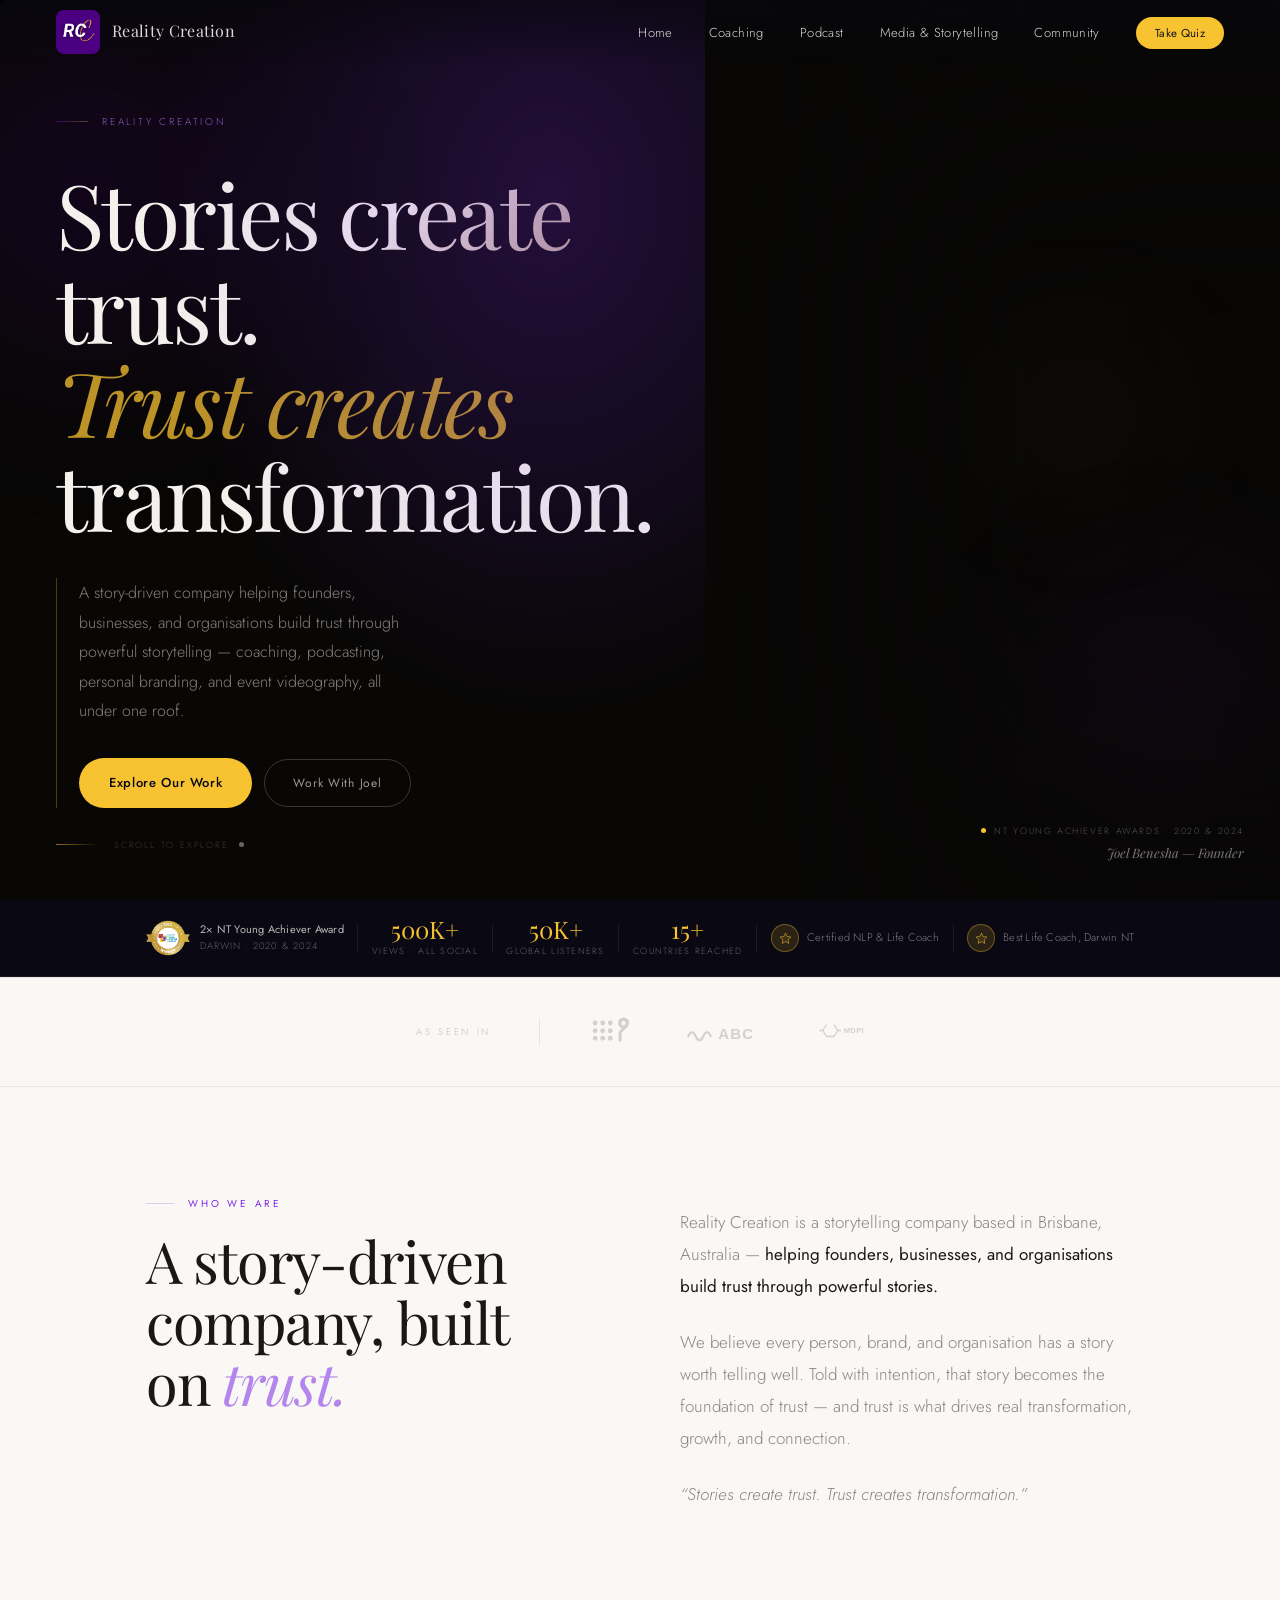
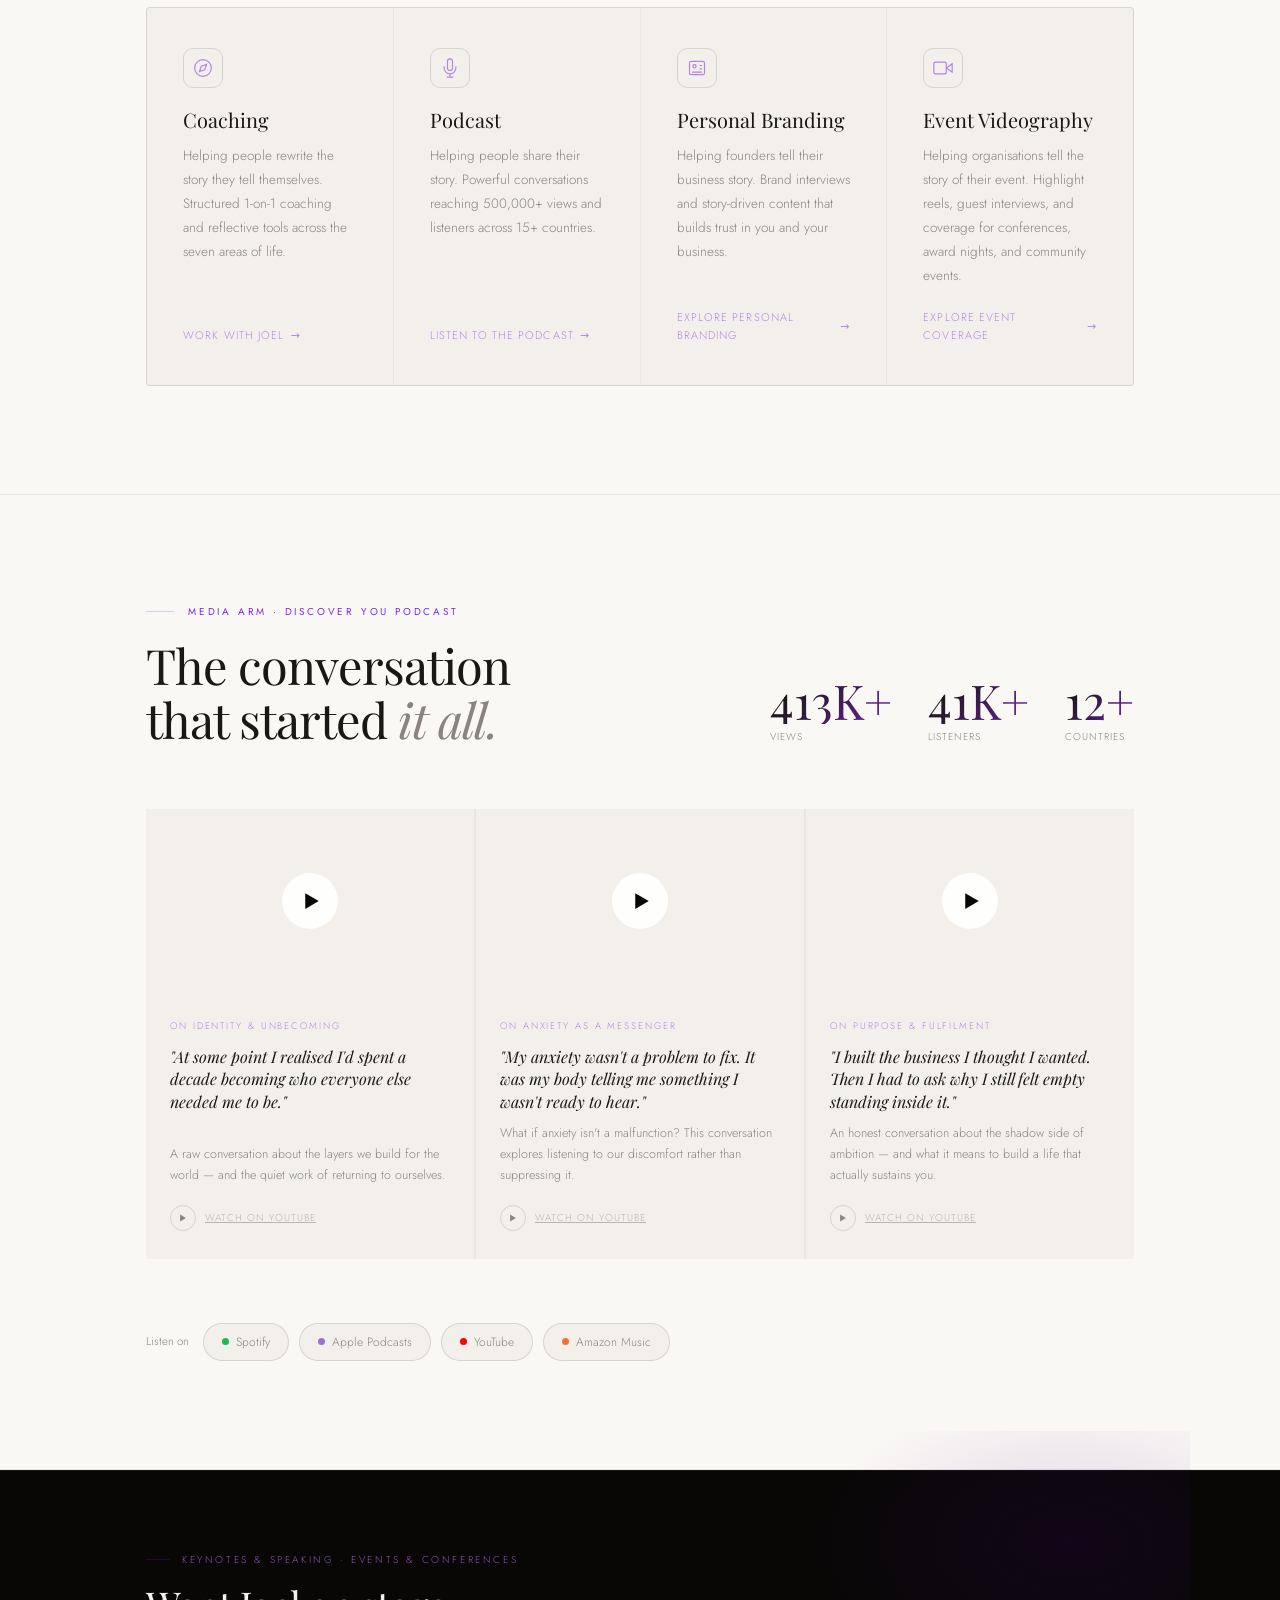
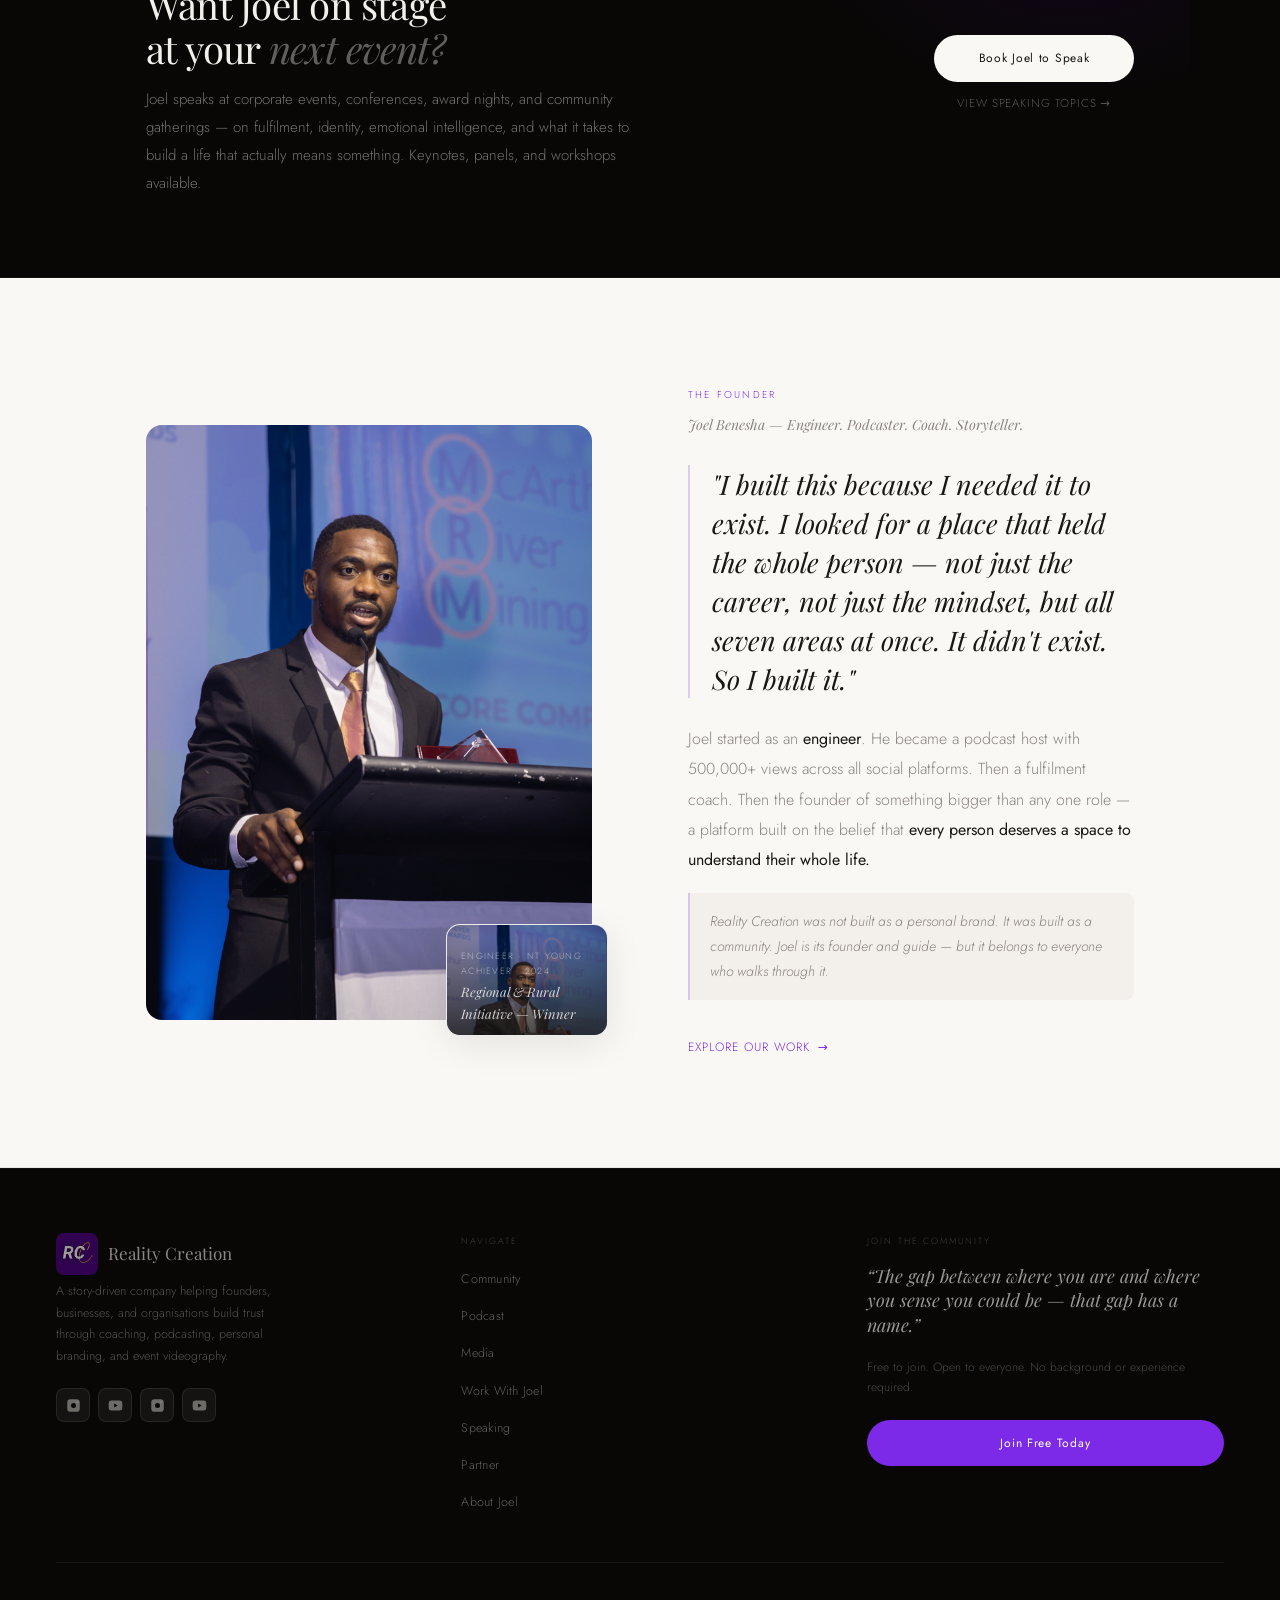
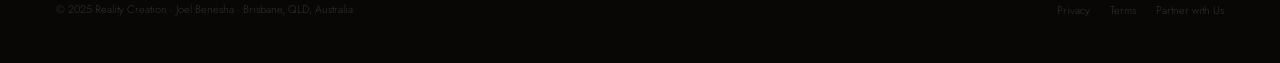
==== commit bcf53dc5: "Rebrand to Reality Creation and unify story-driven positioning sitewide Renames "Reality Creation Ce" ====
--- a/index.html
+++ b/index.html
@@ -3,8 +3,8 @@
 <head>
 <meta charset="UTF-8">
 <meta name="viewport" content="width=device-width, initial-scale=1.0">
-<meta name="description" content="Reality Creation Centre &mdash; a fulfilment centre in Brisbane helping people find purpose, grow, and build lives they love. Free to join.">
-<title>The Reality Creation Centre</title>
+<meta name="description" content="Reality Creation &mdash; a story-driven company in Brisbane helping founders, businesses, and organisations build trust through coaching, podcasting, personal branding, and event videography.">
+<title>Reality Creation &mdash; Stories Create Trust</title>
 <link rel="preconnect" href="https://fonts.googleapis.com">
 <link rel="preconnect" href="https://fonts.gstatic.com" crossorigin>
 <link href="https://fonts.googleapis.com/css2?family=Playfair+Display:ital,wght@0,300;0,400;0,500;1,300;1,400;1,500&family=Libre+Baskerville:ital,wght@0,400;1,400&family=Jost:wght@200;300;400;500&display=swap" rel="stylesheet">
@@ -52,27 +52,13 @@
 .sec-label{color:var(--p)!important}
 .sec-label::before{background:var(--p-line)!important}
 
-/* Diagnostic fill bars — gold */
-.dc-fill{background:linear-gradient(90deg,var(--gold),rgba(247,195,49,.55))!important}
-
 /* What heading italic — brighter purple */
 .what-hed em{color:var(--p)!important;opacity:.55}
-/* Diag heading italic */
-.diag-h em{color:var(--p)!important;opacity:.6}
-
-/* Seven hed em — gold */
-.seven-hed em{color:rgba(247,195,49,.42)!important}
-
-/* Area tile + pillar hover accents — brighter purple */
-.area-tile::after{background:rgba(124,42,232,.5)!important}
-.area-icon svg{stroke:rgba(124,42,232,.55)!important}
-.area-tile:hover .area-icon svg{stroke:rgba(124,42,232,.9)!important}
+
+/* Pillar hover accents — brighter purple */
 .pillar::before{background:var(--p)!important}
 .pillar-icon svg{stroke:var(--p)!important}
 .pillar-link{color:var(--p)!important}
-
-/* Di-dots and tf-dots — brighter */
-.di-dot,.tf-dot{background:var(--p)!important}
 
 /* Press bar "as seen in" label stays readable on cream */
 </style>
@@ -84,16 +70,16 @@
 <!--  NAV  -->
 <nav id="nav" class="dk">
   <a href="index.html" class="nlogo">
-    <img src="photos/Logo real.png" alt="Reality Creation Centre" class="nlogo-img" style="width:44px;height:44px;border-radius:8px;object-fit:contain;flex-shrink:0">
-    <div><span class="nlogo-t">Reality Creation</span><span class="nlogo-s">Centre</span></div>
+    <img src="photos/Logo real.png" alt="Reality Creation" class="nlogo-img" style="width:44px;height:44px;border-radius:8px;object-fit:contain;flex-shrink:0">
+    <div><span class="nlogo-t">Reality Creation</span></div>
   </a>
   <ul class="nlinks">
     <li><a href="index.html"        class="nl active">Home</a></li>
-    <li><a href="coaching.html"     class="nl">Fulfilment</a></li>
+    <li><a href="coaching.html"     class="nl">Coaching</a></li>
     <li><a href="podcast.html"      class="nl">Podcast</a></li>
     <li><a href="media.html"        class="nl">Media &amp; Storytelling</a></li>
     <li><a href="community.html"    class="nl">Community</a></li>
-    <li><a href="index.html#diagnostic" class="nl ncta">Take Quiz</a></li>
+    <li><a href="coaching.html#diagnostic-cta" class="nl ncta">Take Quiz</a></li>
   </ul>
   <div class="nham"><span></span><span></span><span></span></div>
 </nav>
@@ -101,7 +87,7 @@
 
 <!-- 
      01 &mdash; HERO
-     "Enter the Centre"
+     "Enter Reality Creation"
  -->
 <section id="hero">
   <div class="h-left">
@@ -109,19 +95,19 @@
     <div class="h-scan"></div>
     <div class="h-eyebrow ap">
       <span class="h-eyebrow-rule"></span>
-      The Reality Creation Centre
+      Reality Creation
     </div>
     <h1 class="h-h1">
-      <span class="h-line"><span class="h-li" id="hl0">Fulfilment is the</span></span>
-      <span class="h-line dl1"><span class="h-li h-l2" id="hl1">only true</span></span>
-      <span class="h-line dl2"><span class="h-li" id="hl2">measure of success.</span></span>
+      <span class="h-line"><span class="h-li" id="hl0">Stories create trust.</span></span>
+      <span class="h-line dl1"><span class="h-li h-l2" id="hl1">Trust creates</span></span>
+      <span class="h-line dl2"><span class="h-li" id="hl2">transformation.</span></span>
     </h1>
     <div class="h-sub-wrap ap d3">
       <div class="h-vline"></div>
       <div>
-        <p class="h-sub">Find fulfilment. Grow with purpose. Share your story. Join a mission bigger than yourself. Whatever brought you here, your journey starts now.</p>
+        <p class="h-sub">A story-driven company helping founders, businesses, and organisations build trust through powerful storytelling &mdash; coaching, podcasting, personal branding, and event videography, all under one roof.</p>
         <div class="h-acts">
-          <a href="#join"        class="btn-hero-gold">Join the Centre &mdash; Free</a>
+          <a href="#what"        class="btn-hero-gold">Explore Our Work</a>
           <a href="coaching.html" class="btn btn-ghost-lt">Work With Joel</a>
         </div>
       </div>
@@ -194,263 +180,63 @@
   <div class="what-wrap">
     <div class="what-top">
       <div>
-        <div class="sec-label ap">What is the Centre</div>
+        <div class="sec-label ap">Who We Are</div>
         <h2 class="what-hed ap d1">
-          A place where<br>transformation<br>becomes <em>possible.</em>
+          A story-driven<br>company, built<br>on <em>trust.</em>
         </h2>
       </div>
       <div class="what-right">
-        <p class="what-p ap d1">Reality Creation Centre is a fulfilment centre based in Brisbane, Australia &mdash; <strong>dedicated to helping people create meaningful, purpose-driven lives.</strong></p>
-        <p class="what-p ap d2">Many people achieve success on paper yet still feel disconnected, lost, or unfulfilled. Our mission is to help individuals reconnect with themselves, discover what truly matters, and build a life they love.</p>
-        <p class="what-p ap d3" style="font-style:italic;color:var(--stone)">&ldquo;Fulfilment is the true measure of success.&rdquo;</p>
+        <p class="what-p ap d1">Reality Creation is a storytelling company based in Brisbane, Australia &mdash; <strong>helping founders, businesses, and organisations build trust through powerful stories.</strong></p>
+        <p class="what-p ap d2">We believe every person, brand, and organisation has a story worth telling well. Told with intention, that story becomes the foundation of trust &mdash; and trust is what drives real transformation, growth, and connection.</p>
+        <p class="what-p ap d3" style="font-style:italic;color:var(--stone)">&ldquo;Stories create trust. Trust creates transformation.&rdquo;</p>
       </div>
     </div>
 
     <div class="what-pillars" style="grid-template-columns:repeat(4,1fr)">
 
-      <!-- 1: Community & Belonging &rarr; #what / community nav -->
-      <a href="#voices" class="pillar ap" style="text-decoration:none;cursor:pointer">
-        <div class="pillar-icon">
-          <svg viewBox="0 0 24 24"><path d="M17 21v-2a4 4 0 0 0-4-4H5a4 4 0 0 0-4 4v2"/><circle cx="9" cy="7" r="4"/><path d="M23 21v-2a4 4 0 0 0-3-3.87M16 3.13a4 4 0 0 1 0 7.75"/></svg>
-        </div>
-        <div class="pillar-name">Community Events &amp; Workshops</div>
-        <div class="pillar-desc">Join thousands of people exploring fulfilment together. Group workshops, live events, and structured classes &mdash; with a community that holds you without judgement.</div>
-        <div class="pillar-link">Join the community <span class="pillar-arr">&rarr;</span></div>
-      </a>
-
-      <!-- 2: Guided Transformation &rarr; coaching.html -->
-      <a href="coaching.html" class="pillar ap d1" style="text-decoration:none;cursor:pointer">
+      <!-- 1: Coaching &rarr; coaching.html -->
+      <a href="coaching.html" class="pillar ap" style="text-decoration:none;cursor:pointer">
         <div class="pillar-icon">
           <svg viewBox="0 0 24 24"><circle cx="12" cy="12" r="10"/><polygon points="16.24,7.76 14.12,14.12 7.76,16.24 9.88,9.88"/></svg>
         </div>
-        <div class="pillar-name">Fulfilment Coaching</div>
-        <div class="pillar-desc">Structured programs, reflective tools, and 1-on-1 coaching &mdash; all designed around the seven areas of life. Move from knowing something is missing to understanding exactly what to do.</div>
+        <div class="pillar-name">Coaching</div>
+        <div class="pillar-desc">Helping people rewrite the story they tell themselves. Structured 1-on-1 coaching and reflective tools across the seven areas of life.</div>
         <div class="pillar-link">Work with Joel <span class="pillar-arr">&rarr;</span></div>
       </a>
 
-      <!-- 3: Media Production &rarr; media.html -->
+      <!-- 2: Podcast &rarr; podcast.html -->
+      <a href="podcast.html" class="pillar ap d1" style="text-decoration:none;cursor:pointer">
+        <div class="pillar-icon">
+          <svg viewBox="0 0 24 24"><path d="M12 1a3 3 0 0 0-3 3v8a3 3 0 0 0 6 0V4a3 3 0 0 0-3-3z"/><path d="M19 10v2a7 7 0 0 1-14 0v-2"/><line x1="12" y1="19" x2="12" y2="23"/><line x1="8" y1="23" x2="16" y2="23"/></svg>
+        </div>
+        <div class="pillar-name">Podcast</div>
+        <div class="pillar-desc">Helping people share their story. Powerful conversations reaching 500,000+ views and listeners across 15+ countries.</div>
+        <div class="pillar-link">Listen to the podcast <span class="pillar-arr">&rarr;</span></div>
+      </a>
+
+      <!-- 3: Personal Branding &rarr; media.html -->
       <a href="media.html" class="pillar ap d2" style="text-decoration:none;cursor:pointer">
         <div class="pillar-icon">
+          <svg viewBox="0 0 24 24"><rect x="3" y="4" width="18" height="16" rx="2"/><circle cx="9" cy="10" r="2"/><path d="M15 9h3M15 13h3M6 17h12"/></svg>
+        </div>
+        <div class="pillar-name">Personal Branding</div>
+        <div class="pillar-desc">Helping founders tell their business story. Brand interviews and story-driven content that builds trust in you and your business.</div>
+        <div class="pillar-link">Explore personal branding <span class="pillar-arr">&rarr;</span></div>
+      </a>
+
+      <!-- 4: Event Videography &rarr; media.html -->
+      <a href="media.html" class="pillar ap d3" style="text-decoration:none;cursor:pointer">
+        <div class="pillar-icon">
           <svg viewBox="0 0 24 24"><polygon points="23 7 16 12 23 17 23 7"/><rect x="1" y="5" width="15" height="14" rx="2" ry="2"/></svg>
         </div>
-        <div class="pillar-name">Media &amp; Storytelling</div>
-        <div class="pillar-desc">Podcast production, brand films, event coverage, and business storytelling &mdash; for organisations that want to communicate with emotional clarity and cultural relevance.</div>
-        <div class="pillar-link">Explore media services <span class="pillar-arr">&rarr;</span></div>
+        <div class="pillar-name">Event Videography</div>
+        <div class="pillar-desc">Helping organisations tell the story of their event. Highlight reels, guest interviews, and coverage for conferences, award nights, and community events.</div>
+        <div class="pillar-link">Explore event coverage <span class="pillar-arr">&rarr;</span></div>
       </a>
 
-      <!-- 4: Partnerships &rarr; partner.html -->
-      <a href="podcast.html" class="pillar ap d3" style="text-decoration:none;cursor:pointer">
-        <div class="pillar-icon">
-          <svg viewBox="0 0 24 24"><path d="M16 16l4 4M20 16l-4 4"/><path d="M12 2C6.48 2 2 6.48 2 12s4.48 10 10 10"/><path d="M2 12h10M12 2v10"/><circle cx="17" cy="7" r="4"/></svg>
-        </div>
-        <div class="pillar-name">Discover You Podcast</div>
-        <div class="pillar-desc">Powerful conversations on purpose, growth, and fulfilment. Over 500,000 views across all platforms &mdash; inspiring real people to discover who they truly are.</div>
-        <div class="pillar-link">Listen to the podcast <span class="pillar-arr">&rarr;</span></div>
-      </a>
-
-    </div>
-  </div>
-</section>
-
-
-
-
-<!-- 
-     05 &mdash; DIAGNOSTIC
- -->
-<section id="diagnostic">
-  <div class="diag-wrap">
-    <div class="sec-label ap">The Fulfilment Diagnostic &middot; Free for all members</div>
-    <div class="diag-grid">
-      <div>
-        <h2 class="diag-h ap">A mirror,<br>not a <em>test.</em></h2>
-        <p class="diag-p ap d1">Seven questions across the seven life areas. Seven minutes. A result that shows you something you already sense but haven't yet named &mdash; and a clear first step into the Centre.</p>
-        <div class="diag-list ap d2">
-          <div class="diag-item"><div class="di-dot"></div><div class="di-text"><strong>Your Fulfilment Level</strong> &mdash; where you are in this season of life</div></div>
-          <div class="diag-item"><div class="di-dot"></div><div class="di-text"><strong>Your Core Pattern</strong> &mdash; the dynamic quietly shaping your experience</div></div>
-          <div class="diag-item"><div class="di-dot"></div><div class="di-text"><strong>Your Weakest Area</strong> &mdash; the life dimension asking for your attention</div></div>
-          <div class="diag-item"><div class="di-dot"></div><div class="di-text"><strong>Reflective Insight</strong> &mdash; a perspective to provoke honest reflection</div></div>
-          <div class="diag-item"><div class="di-dot"></div><div class="di-text"><strong>Your Next Step</strong> &mdash; a clear entry point into the Centre's programs</div></div>
-        </div>
-        <div class="diag-cta-row ap d3">
-          <button class="btn btn-fill" id="d-open">Begin the Diagnostic</button>
-          <span class="diag-note">Free &middot; No registration required</span>
-        </div>
-      </div>
-      <div class="diag-card" id="d-card">
-        <div class="dc-lbl">Sample fulfilment profile</div>
-        <div class="dc-area"><div class="dc-al"><div class="dc-name">Mental</div><div class="dc-track"><div class="dc-fill" data-w="72"></div></div></div><div class="dc-score">72</div></div>
-        <div class="dc-area"><div class="dc-al"><div class="dc-name">Physical</div><div class="dc-track"><div class="dc-fill" data-w="58"></div></div></div><div class="dc-score">58</div></div>
-        <div class="dc-area"><div class="dc-al"><div class="dc-name">Spiritual</div><div class="dc-track"><div class="dc-fill" data-w="38"></div></div></div><div class="dc-score">38</div></div>
-        <div class="dc-area"><div class="dc-al"><div class="dc-name">Emotional</div><div class="dc-track"><div class="dc-fill" data-w="61"></div></div></div><div class="dc-score">61</div></div>
-        <div class="dc-area"><div class="dc-al"><div class="dc-name">Relationships</div><div class="dc-track"><div class="dc-fill" data-w="44"></div></div></div><div class="dc-score">44</div></div>
-        <div class="dc-area"><div class="dc-al"><div class="dc-name">Purpose</div><div class="dc-track"><div class="dc-fill" data-w="82"></div></div></div><div class="dc-score">82</div></div>
-        <div class="dc-area"><div class="dc-al"><div class="dc-name">Financial</div><div class="dc-track"><div class="dc-fill" data-w="55"></div></div></div><div class="dc-score">55</div></div>
-        <div class="dc-foot"><p>"The gap between where you are and where you sense you could be &mdash; that gap has a name."</p></div>
-      </div>
-    </div>
-  </div>
-</section>
-
-<!-- DIAGNOSTIC MODAL -->
-<div class="d-ov" id="d-ov" role="dialog" aria-modal="true">
-  <div class="d-modal">
-    <div class="d-inner">
-      <button class="d-close" id="d-close">&#x2715;</button>
-      <div class="d-prog-track"><div class="d-prog-bar" id="d-prog"></div></div>
-      <div id="d-qwrap" class="d-qwrap">
-        <div class="d-step-lbl" id="d-slbl">Question 1 of 7</div>
-        <div class="d-qtext" id="d-qtext"></div>
-        <span class="d-atag" id="d-atag"></span>
-        <div class="d-opts" id="d-opts"></div>
-        <div class="d-nav">
-          <button class="d-back" id="d-back">&larr; Back</button>
-          <button class="d-next" id="d-next">Continue</button>
-        </div>
-      </div>
-      <div id="d-rwrap" class="d-result">
-        <div class="rl-lbl">Your Fulfilment Diagnostic</div>
-        <div class="rl-level" id="rl-level"></div>
-        <div class="rl-pat" id="rl-pat"></div>
-        <div class="rl-div"></div>
-        <div class="rl-ins" id="rl-ins"></div>
-        <div class="rl-ch" id="rl-ch"></div>
-        <div class="rl-areas" id="rl-areas"></div>
-        <div class="rl-ctas">
-          <a href="https://www.skool.com/reality-creation-collective-4161/about" class="btn btn-fill" target="_blank" rel="noopener" onclick="document.getElementById('d-ov').classList.remove('open');document.body.style.overflow=''">Join the Centre &mdash; Free</a>
-          <button class="btn btn-outline" id="d-retake">Retake</button>
-        </div>
-      </div>
-    </div>
-  </div>
-</div>
-
-
-
-
-<!-- 
-     03 &mdash; SEVEN AREAS
-     The complete map of human life
- -->
-<section id="seven">
-  <div class="seven-wrap">
-    <div class="seven-top">
-      <h2 class="seven-hed ap">
-        Seven areas.<br>One <em>complete</em><br>human life.
-      </h2>
-      <p class="seven-intro ap d2">
-        The Centre is built around a complete framework &mdash; seven dimensions of life that, when understood together, reveal what fulfilment actually requires.
-      </p>
-    </div>
-
-    <div class="seven-grid">
-      <div class="area-tile ap">
-        <div class="area-n">01</div>
-        <div class="area-icon"><svg viewBox="0 0 24 24"><path d="M9.09 9a3 3 0 0 1 5.83 1c0 2-3 3-3 3"/><circle cx="12" cy="12" r="10"/><line x1="12" y1="17" x2="12.01" y2="17"/></svg></div>
-        <div class="area-name">Mental</div>
-        <div class="area-desc">Clarity, beliefs, mindset, and the stories we tell ourselves about who we are and what's possible.</div>
-      </div>
-      <div class="area-tile ap d1">
-        <div class="area-n">02</div>
-        <div class="area-icon"><svg viewBox="0 0 24 24"><path d="M20.84 4.61a5.5 5.5 0 0 0-7.78 0L12 5.67l-1.06-1.06a5.5 5.5 0 0 0-7.78 7.78l1.06 1.06L12 21.23l7.78-7.78 1.06-1.06a5.5 5.5 0 0 0 0-7.78z"/></svg></div>
-        <div class="area-name">Physical</div>
-        <div class="area-desc">Energy, movement, rest, and the relationship between how we treat our body and how we experience life.</div>
-      </div>
-      <div class="area-tile ap d2">
-        <div class="area-n">03</div>
-        <div class="area-icon"><svg viewBox="0 0 24 24"><path d="M12 22V12M12 12C12 6.477 7.523 2 2 2M12 12C12 6.477 16.477 2 22 2"/><circle cx="12" cy="12" r="3"/></svg></div>
-        <div class="area-name">Spiritual</div>
-        <div class="area-desc">Connection to something larger &mdash; meaning, faith, nature, or a sense of purpose that transcends the day-to-day.</div>
-      </div>
-      <div class="area-tile ap d3">
-        <div class="area-n">04</div>
-        <div class="area-icon"><svg viewBox="0 0 24 24"><circle cx="12" cy="12" r="10"/><path d="M8 14s1.5 2 4 2 4-2 4-2"/><line x1="9" y1="9" x2="9.01" y2="9"/><line x1="15" y1="9" x2="15.01" y2="9"/></svg></div>
-        <div class="area-name">Emotional</div>
-        <div class="area-desc">The ability to feel fully, process honestly, and respond to life from a place of awareness rather than reaction.</div>
-      </div>
-    </div>
-    <div class="seven-grid-bot" style="margin-top:1px">
-      <div class="area-tile ap">
-        <div class="area-n">05</div>
-        <div class="area-icon"><svg viewBox="0 0 24 24"><path d="M17 21v-2a4 4 0 0 0-4-4H5a4 4 0 0 0-4 4v2"/><circle cx="9" cy="7" r="4"/><path d="M23 21v-2a4 4 0 0 0-3-3.87M16 3.13a4 4 0 0 1 0 7.75"/></svg></div>
-        <div class="area-name">Relationships</div>
-        <div class="area-desc">The depth, quality, and honesty of our connections with others &mdash; and our relationship with ourselves.</div>
-      </div>
-      <div class="area-tile ap d1">
-        <div class="area-n">06</div>
-        <div class="area-icon"><svg viewBox="0 0 24 24"><circle cx="12" cy="12" r="10"/><polygon points="16.24,7.76 14.12,14.12 7.76,16.24 9.88,9.88"/></svg></div>
-        <div class="area-name">Purpose</div>
-        <div class="area-desc">Understanding why you are here, what you are building, and whether the life you're living reflects the person you actually are.</div>
-      </div>
-      <div class="area-tile ap d2">
-        <div class="area-n">07</div>
-        <div class="area-icon"><svg viewBox="0 0 24 24"><line x1="12" y1="1" x2="12" y2="23"/><path d="M17 5H9.5a3.5 3.5 0 0 0 0 7h5a3.5 3.5 0 0 1 0 7H6"/></svg></div>
-        <div class="area-name">Financial</div>
-        <div class="area-desc">Not just wealth &mdash; the relationship between money, security, freedom, and the values that shape how we earn and use it.</div>
-      </div>
-    </div>
-  </div>
-</section>
-
-
-
-
-<!-- 
-     07 &mdash; COMMUNITY VOICES
- -->
-<section id="voices">
-  <div class="voices-wrap">
-    <div class="voices-top">
-      <h2 class="voices-hed ap">Real people.<br><em>Real change.</em></h2>
-      <p class="voices-note ap d1">From different countries, backgrounds, and starting points &mdash; all finding their way through the seven areas.</p>
-    </div>
-
-    <div class="voices-img ap">
-      <img src="photos/community-forum.jpg" alt="RCC community members at the Men's Day Forum, Darwin NT" loading="lazy" style="width:100%;height:100%;object-fit:cover">
-      <div class="voices-img-ov"></div>
-      <div class="voices-img-cap">
-        <div class="vic-label">NT Young Achiever Awards &middot; 2020 &amp; 2024</div>
-        <div class="vic-text">"A room of people who chose to show up for something real."</div>
-      </div>
-    </div>
-
-    <div class="voices-grid">
-      <div class="voice ap">
-        <div class="voice-q">I was attending sessions with a psychiatrist, going through a wave of depression. After just one Monday night session &mdash; a ten-minute conversation with Joel &mdash; I felt like I had been born again. I never went back to my psychiatrist. I was no longer depressed or feeling worthless. That was the beginning of everything changing.</div>
-        <div class="voice-person">
-          <img src="photos/profile-pic (2).png" class="voice-av" style="object-fit:cover" alt="Alan Shyju">
-          <div>
-            <div class="voice-name">Alan Shyju</div>
-            <div class="voice-role">Community Member &middot; Darwin, NT</div>
-          </div>
-        </div>
-        <div class="voice-area"><div class="voice-area-dot"></div>Mental &middot; Spiritual</div>
-      </div>
-      <div class="voice ap d1">
-        <div class="voice-q">Before the Centre I was a lost sheep &mdash; I hated it but I didn't know any different. Once I started the Monday sessions, I realised there was more to life than toiling and stressing. Now I think for myself and I use that freedom to help the people around me.</div>
-        <div class="voice-person">
-          <img src="photos/profile-pic (5).png" class="voice-av" style="object-fit:cover" alt="Alwin Lal">
-          <div>
-            <div class="voice-name">Alwin Lal</div>
-            <div class="voice-role">University Graduate &middot; Darwin, NT</div>
-          </div>
-        </div>
-        <div class="voice-area"><div class="voice-area-dot"></div>Purpose &middot; Community</div>
-      </div>
-      <div class="voice ap d2">
-        <div class="voice-q">I love how real and raw the sessions were &mdash; because life is about owning yourself and setting goals that inspire others to find their gift and their talents. It helped me do exactly that.</div>
-        <div class="voice-person">
-          <img src="photos/profile-pic (8).png" class="voice-av" style="object-fit:cover" alt="Grace Tuiono">
-          <div>
-            <div class="voice-name">Grace Tuiono</div>
-            <div class="voice-role">Community Member &middot; Darwin, NT</div>
-          </div>
-        </div>
-        <div class="voice-area"><div class="voice-area-dot"></div>Emotional &middot; Purpose</div>
-      </div>
-    </div></div>
-</section>
-
+    </div>
+  </div>
+</section>
 
 
 
@@ -560,7 +346,7 @@
   <div class="founder-wrap">
     <div class="founder-vis ap">
       <div class="founder-img">
-        <img src="photos/joel-award.jpg" alt="Joel Benesha &mdash; Founder of the Reality Creation Centre">
+        <img src="photos/joel-award.jpg" alt="Joel Benesha &mdash; Founder of Reality Creation">
         <div class="founder-img-ov"></div>
         <div class="founder-img-ac"></div>
       </div>
@@ -577,82 +363,27 @@
       <div class="founder-eyebrow ap">The Founder</div>
       <div class="founder-role ap">Joel Benesha &mdash; Engineer. Podcaster. Coach. Storyteller.</div>
       <blockquote class="founder-pull ap d1">
-        "I built this Centre because I needed it to exist. I looked for a place that held the whole person &mdash; not just the career, not just the mindset, but all seven areas at once. It didn't exist. So I built it."
+        "I built this because I needed it to exist. I looked for a place that held the whole person &mdash; not just the career, not just the mindset, but all seven areas at once. It didn't exist. So I built it."
       </blockquote>
       <p class="founder-body ap d2">
         Joel started as an <strong>engineer</strong>. He became a podcast host with 500,000+ views across all social platforms. Then a fulfilment coach. Then the founder of something bigger than any one role &mdash; a platform built on the belief that <strong>every person deserves a space to understand their whole life.</strong>
       </p>
       <div class="founder-note ap d3">
-        The Reality Creation Centre was not built as a personal brand. It was built as a community. Joel is its founder and guide &mdash; but the Centre belongs to everyone who walks through it.
-      </div>
-      <a href="#what" class="tlink ap d3">Explore the Centre <span class="arr">&rarr;</span></a>
-    </div>
-  </div>
-</section>
-
-
-
-
-<!-- 
-     04 &mdash; MEMBERSHIP
- -->
-<!-- TWO ACTIONS SECTION -->
-<section id="membership" style="background:var(--cream);padding:100px 0">
-  <div style="max-width:960px;margin:0 auto;padding:0 40px;text-align:center">
-    <div class="sec-label ap" style="justify-content:center">Where to start</div>
-    <h2 class="ap d1" style="font-family:'Playfair Display',Georgia,serif;font-size:clamp(28px,4vw,52px);font-weight:300;line-height:1.15;letter-spacing:-.02em;color:var(--ink);margin:18px 0 16px">
-      Two ways to begin<br><em>your journey.</em>
-    </h2>
-    <p class="ap d2" style="font-size:15.5px;font-weight:300;color:var(--stone);line-height:1.8;max-width:540px;margin:0 auto 60px">
-      Start by understanding where you are &mdash; or jump straight into a community of people building lives that actually feel fulfilled.
-    </p>
-    <div style="display:grid;grid-template-columns:1fr 1fr;gap:24px;max-width:780px;margin:0 auto" class="ap d2">
-
-      <!-- Take the Quiz -->
-      <div style="background:var(--void);border-radius:20px;padding:44px 36px;text-align:left;position:relative;overflow:hidden">
-        <div style="position:absolute;inset:0;background:radial-gradient(ellipse at 20% 20%,rgba(75,0,130,.55) 0%,transparent 65%);pointer-events:none"></div>
-        <div style="position:relative;z-index:1">
-          <div style="width:44px;height:44px;border-radius:12px;background:rgba(75,0,130,.4);border:1px solid rgba(180,140,255,.25);display:flex;align-items:center;justify-content:center;margin-bottom:22px">
-            <svg width="20" height="20" viewBox="0 0 24 24" fill="none" stroke="#c084fc" stroke-width="1.8" stroke-linecap="round"><circle cx="12" cy="12" r="10"/><path d="M12 8v4l3 3"/></svg>
-          </div>
-          <div style="font-size:10px;letter-spacing:.22em;text-transform:uppercase;color:rgba(192,132,252,.7);margin-bottom:10px">Free &middot; 3 minutes</div>
-          <h3 style="font-family:'Playfair Display',Georgia,serif;font-size:24px;font-weight:400;color:#F3F0EB;line-height:1.2;margin-bottom:12px">Take the<br><em>Fulfilment Quiz</em></h3>
-          <p style="font-size:13.5px;font-weight:300;color:rgba(243,240,235,.55);line-height:1.75;margin-bottom:28px">Find out which of the seven areas of your life are holding you back. Get a personalised snapshot in under 3 minutes.</p>
-          <a href="#diagnostic" onclick="document.getElementById('d-ov').classList.add('open');document.body.style.overflow='hidden';return false" class="btn btn-cream" style="display:inline-block">Start the Quiz &rarr;</a>
-        </div>
-      </div>
-
-      <!-- Join the Community -->
-      <div style="background:var(--p);border-radius:20px;padding:44px 36px;text-align:left;position:relative;overflow:hidden">
-        <div style="position:absolute;inset:0;background:radial-gradient(ellipse at 80% 80%,rgba(184,150,90,.2) 0%,transparent 65%);pointer-events:none"></div>
-        <div style="position:relative;z-index:1">
-          <div style="width:44px;height:44px;border-radius:12px;background:rgba(255,255,255,.12);border:1px solid rgba(255,255,255,.18);display:flex;align-items:center;justify-content:center;margin-bottom:22px">
-            <svg width="20" height="20" viewBox="0 0 24 24" fill="none" stroke="white" stroke-width="1.8" stroke-linecap="round"><path d="M17 21v-2a4 4 0 0 0-4-4H5a4 4 0 0 0-4 4v2"/><circle cx="9" cy="7" r="4"/><path d="M23 21v-2a4 4 0 0 0-3-3.87"/><path d="M16 3.13a4 4 0 0 1 0 7.75"/></svg>
-          </div>
-          <div style="font-size:10px;letter-spacing:.22em;text-transform:uppercase;color:rgba(255,255,255,.6);margin-bottom:10px">Free &middot; Always</div>
-          <h3 style="font-family:'Playfair Display',Georgia,serif;font-size:24px;font-weight:400;color:white;line-height:1.2;margin-bottom:12px">Join the<br><em>Community</em></h3>
-          <p style="font-size:13.5px;font-weight:300;color:rgba(255,255,255,.65);line-height:1.75;margin-bottom:28px">Connect with members across 15+ countries working on all seven dimensions of life. Monday sessions, live events, and real support &mdash; free.</p>
-          <a href="https://www.skool.com/reality-creation-collective-4161/about" class="btn btn-fill" target="_blank" rel="noopener" style="display:inline-block;background:white;color:var(--p)">Join Free Today &rarr;</a>
-        </div>
-      </div>
-
-    </div>
-  </div>
-</section>
-
-
-<!-- 
-     09 &mdash; JOIN
- -<!-- FOOTER -->
+        Reality Creation was not built as a personal brand. It was built as a community. Joel is its founder and guide &mdash; but it belongs to everyone who walks through it.
+      </div>
+      <a href="#what" class="tlink ap d3">Explore Our Work <span class="arr">&rarr;</span></a>
+    </div>
+  </div>
+</section>
 <footer>
   <div class="ft-top">
     <!-- Brand + social -->
     <div class="ft-brand">
       <div class="ft-brand-name">
-        <img src="photos/Logo real.png" alt="Reality Creation Centre" style="width:42px;height:42px;border-radius:8px;object-fit:contain">
-        Reality Creation Centre
-      </div>
-      <p class="ft-brand-tag">A community and transformation platform helping people build all seven dimensions of a fulfilled life. Free to join. Open to everyone.</p>
+        <img src="photos/Logo real.png" alt="Reality Creation" style="width:42px;height:42px;border-radius:8px;object-fit:contain">
+        Reality Creation
+      </div>
+      <p class="ft-brand-tag">A story-driven company helping founders, businesses, and organisations build trust through coaching, podcasting, personal branding, and event videography.</p>
       <div class="ft-social">
         <!-- Podcast Instagram -->
         <a href="https://www.instagram.com/discoveryou_podcast/" target="_blank" rel="noopener" class="ft-soc-a" aria-label="Discover You Podcast on Instagram">
@@ -676,7 +407,7 @@
     <div class="ft-nav-col">
       <div class="ft-nav-label">Navigate</div>
       <ul class="ft-nav-links">
-        <li><a href="#what">Community</a></li>
+        <li><a href="community.html">Community</a></li>
         <li><a href="podcast.html">Podcast</a></li>
         <li><a href="media.html">Media</a></li>
         <li><a href="coaching.html">Work With Joel</a></li>
@@ -687,14 +418,14 @@
     </div>
     <!-- CTA column -->
     <div class="ft-cta-col">
-      <div class="ft-cta-label">Join the Centre</div>
+      <div class="ft-cta-label">Join the Community</div>
       <p class="ft-cta-hed">&ldquo;The gap between where you are and where you sense you could be &mdash; that gap has a name.&rdquo;</p>
       <p class="ft-cta-sub">Free to join. Open to everyone. No background or experience required.</p>
       <a href="https://www.skool.com/reality-creation-collective-4161/about" class="btn btn-fill" target="_blank" rel="noopener" style="text-align:center">Join Free Today</a>
     </div>
   </div>
   <div class="ft-bottom">
-    <span class="ft-copy-new">&copy; 2025 Reality Creation Centre &middot; Joel Benesha &middot; Brisbane, QLD, Australia</span>
+    <span class="ft-copy-new">&copy; 2025 Reality Creation &middot; Joel Benesha &middot; Brisbane, QLD, Australia</span>
     <ul class="ft-bottom-links">
       <li><a href="#">Privacy</a></li>
       <li><a href="#">Terms</a></li>
@@ -705,7 +436,6 @@
 
 
 <script src="js/main.js"></script>
-<script src="js/diagnostic.js"></script>
 
 </body>
 </html>
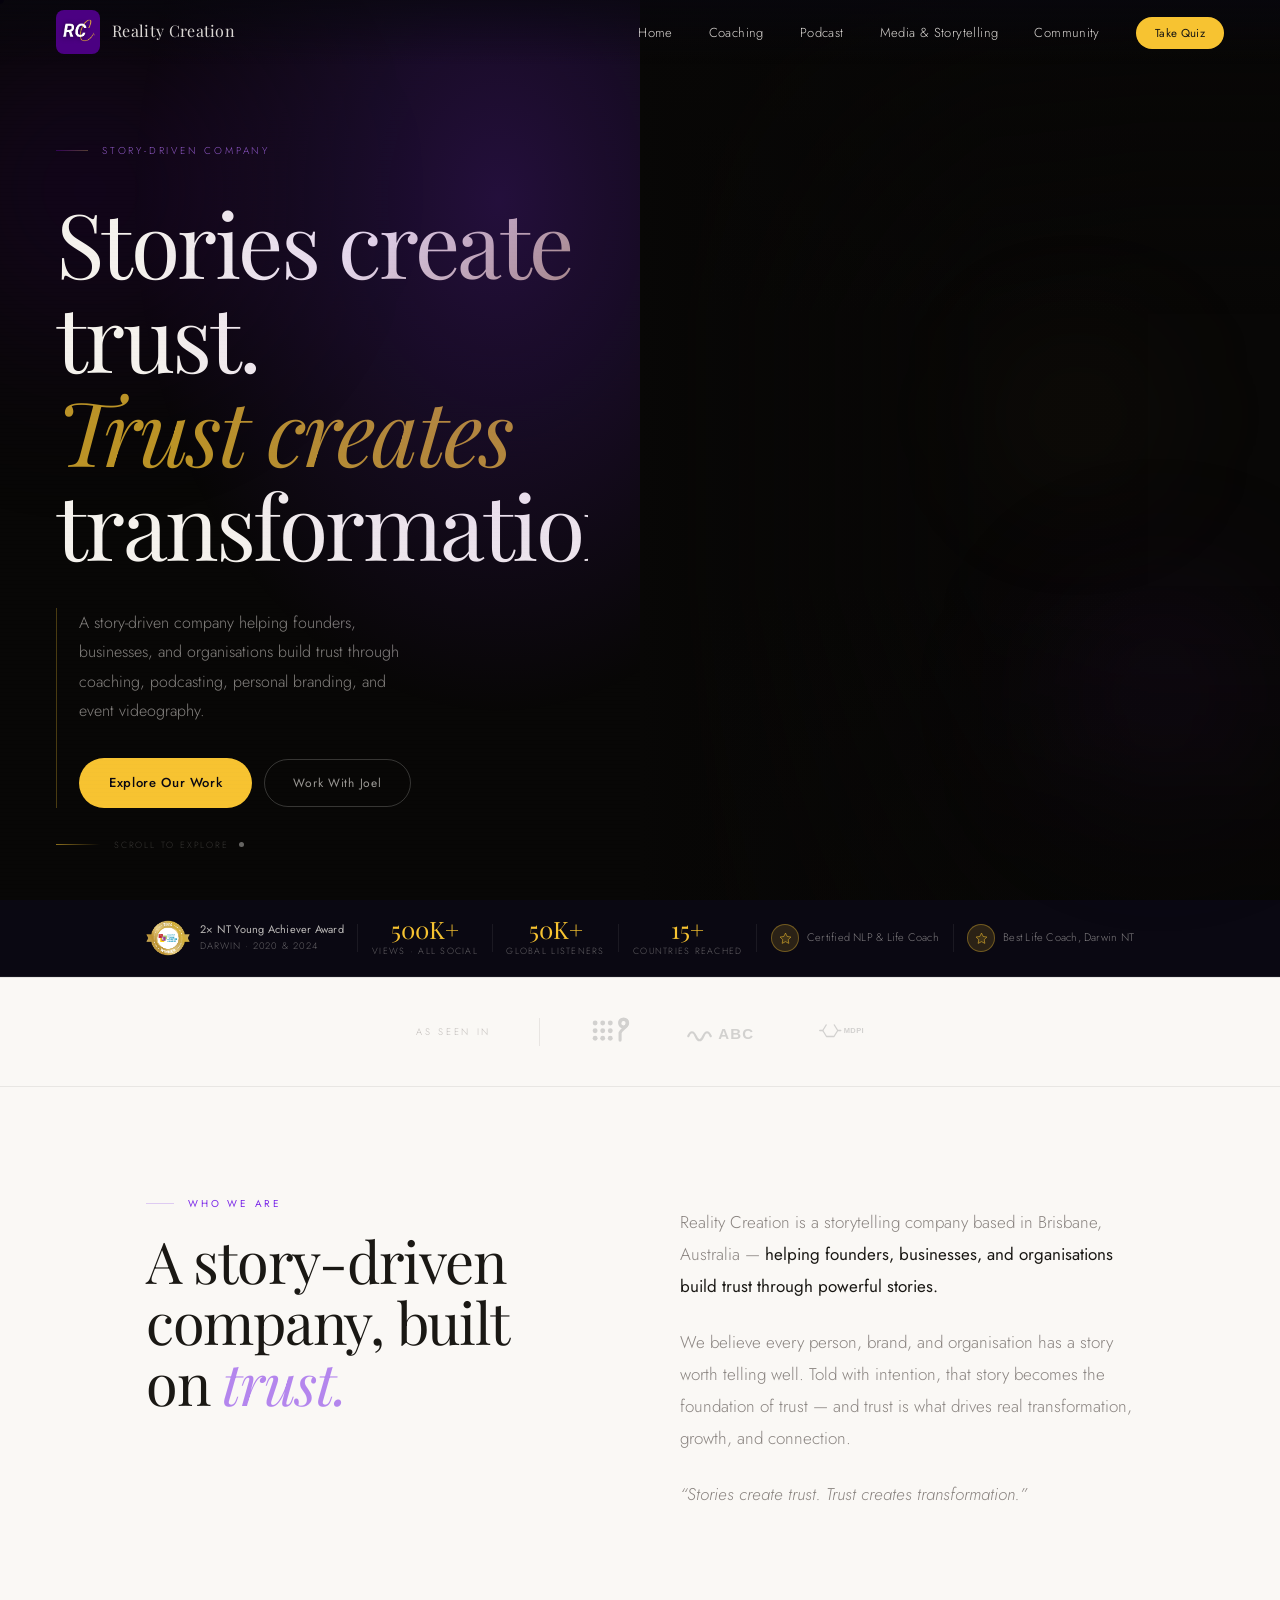
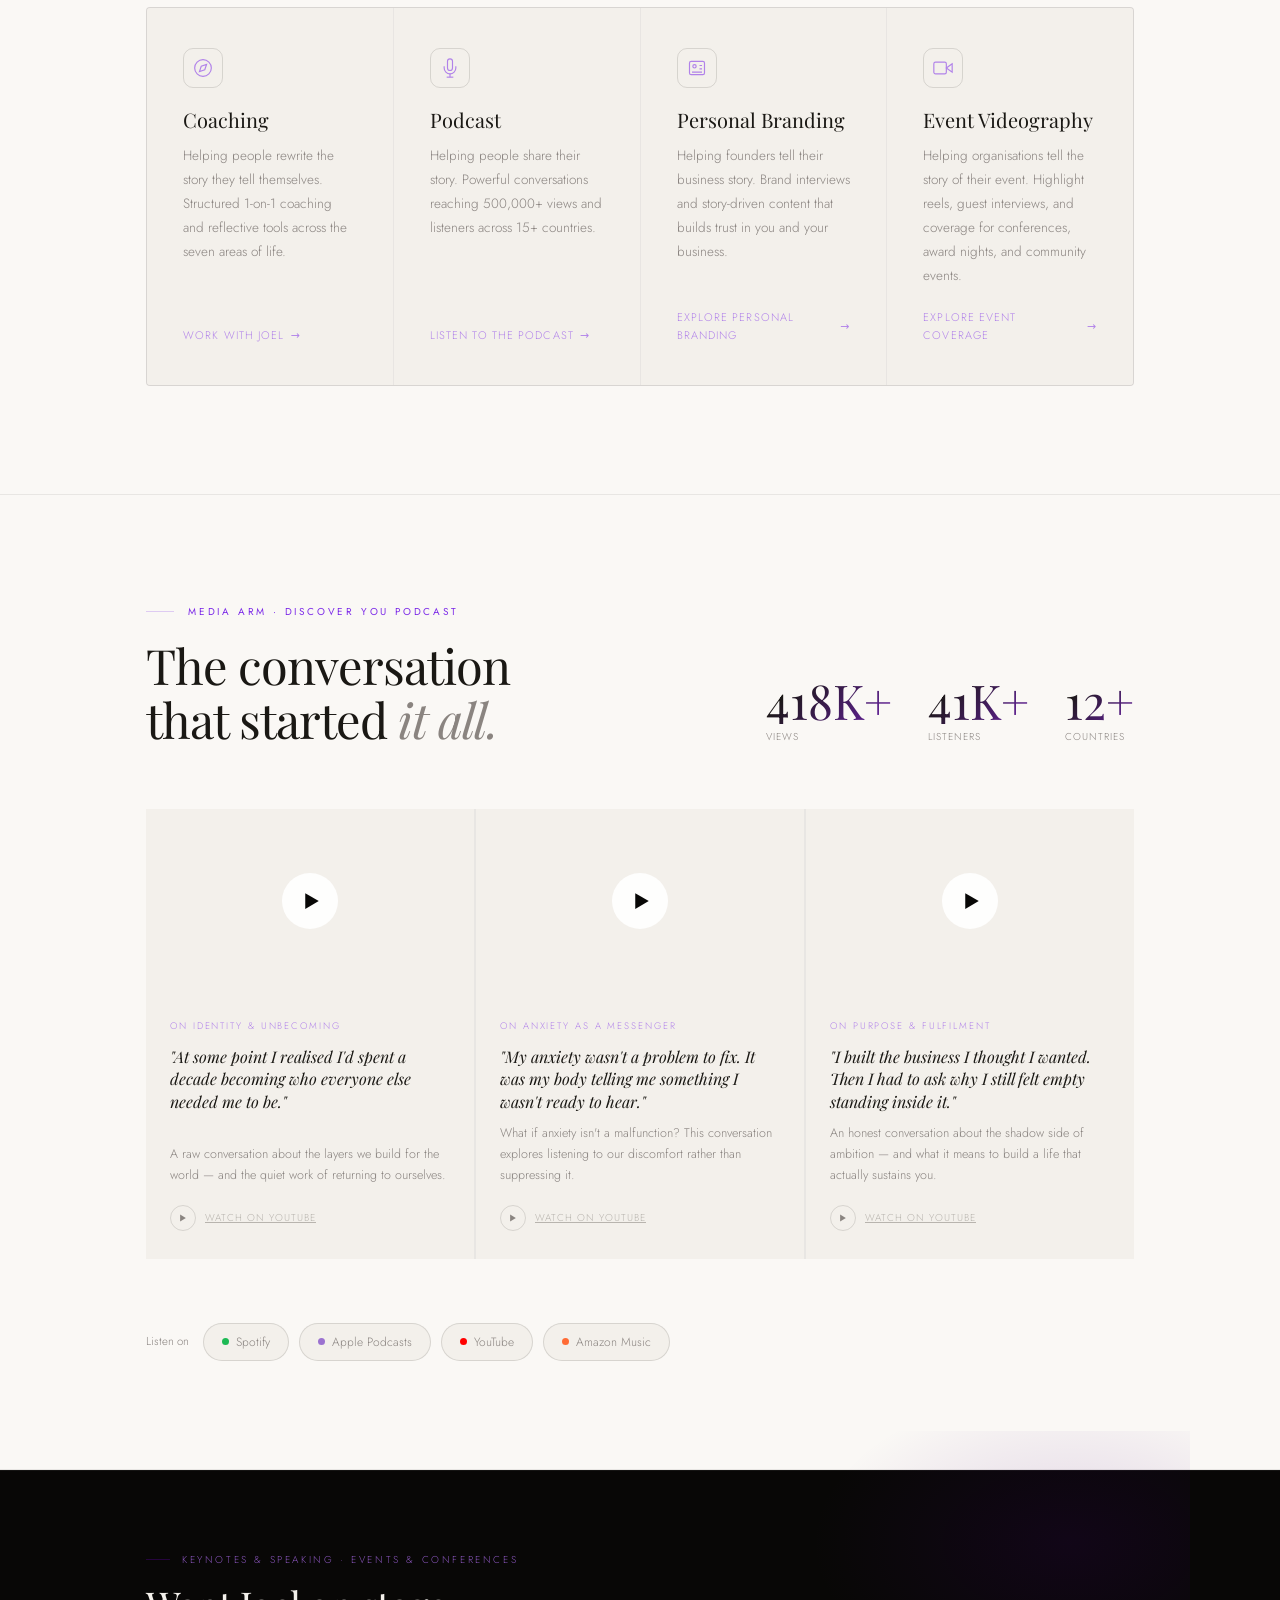
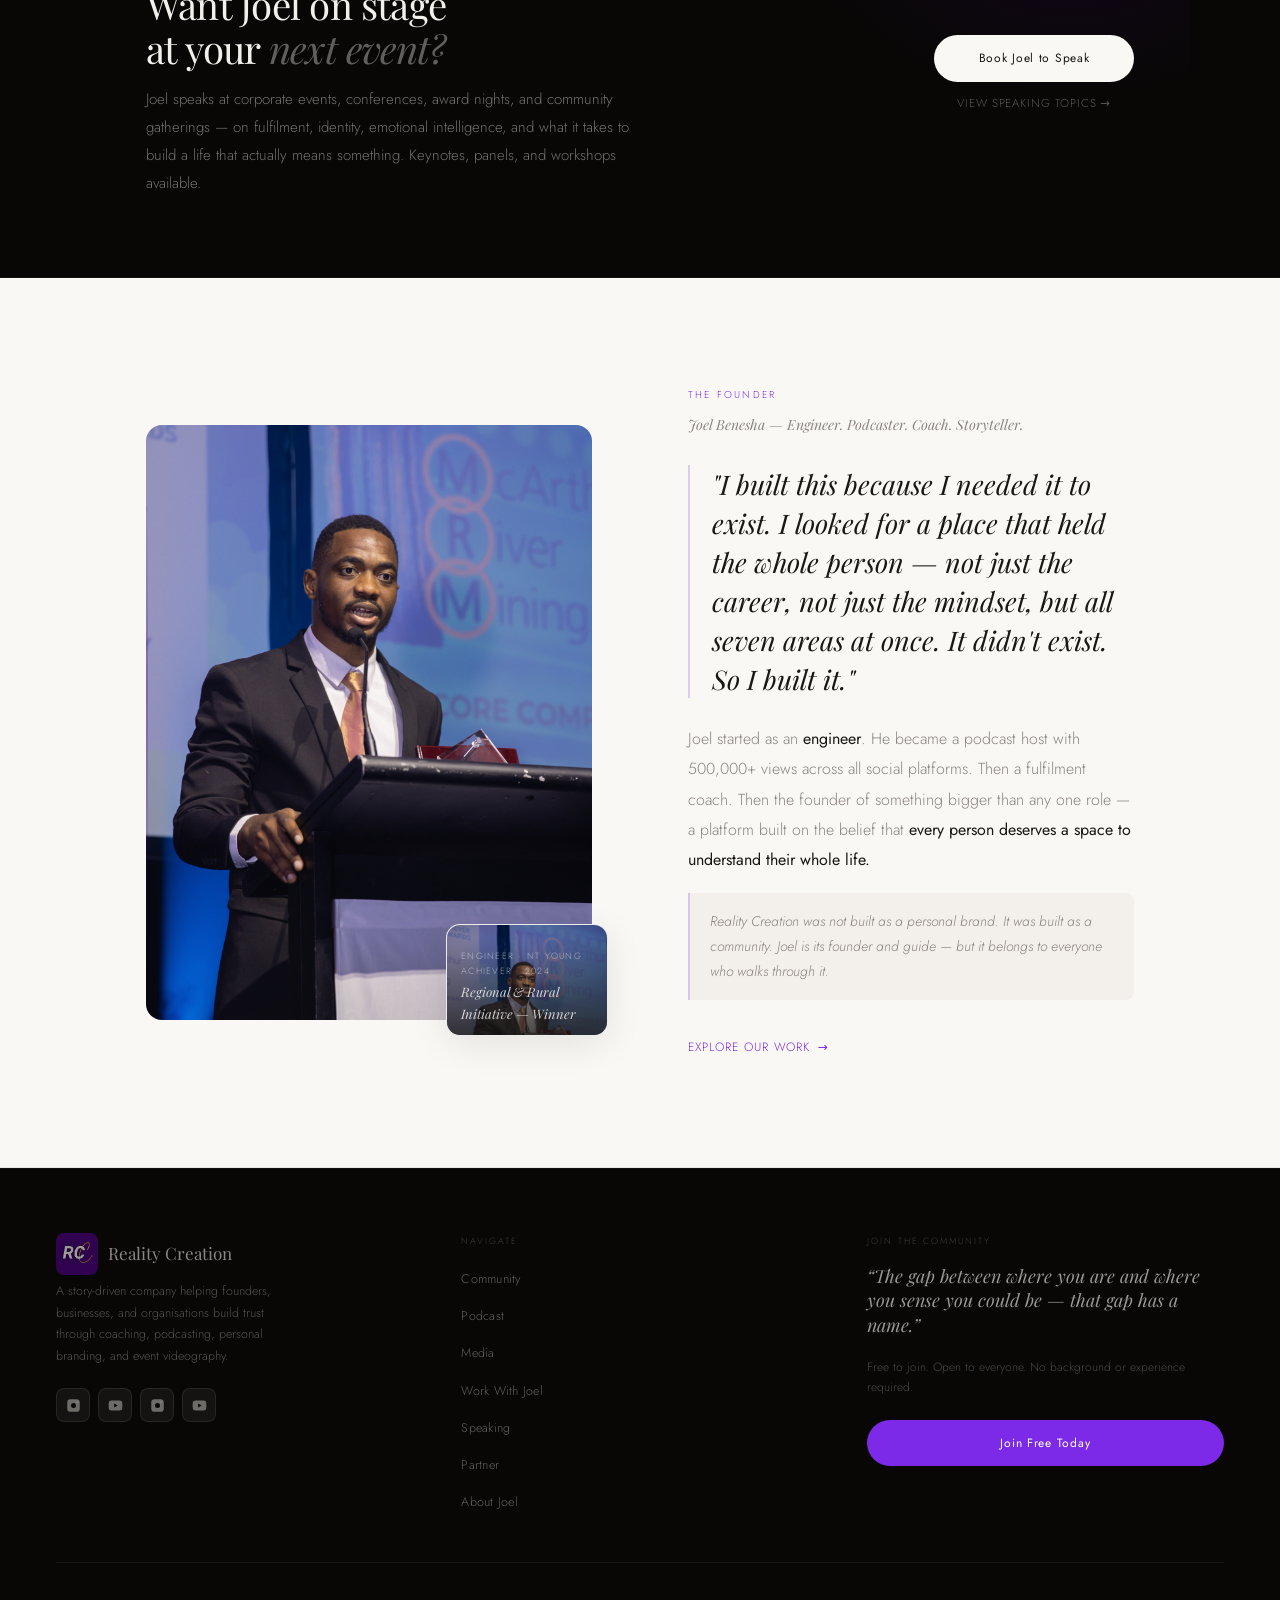
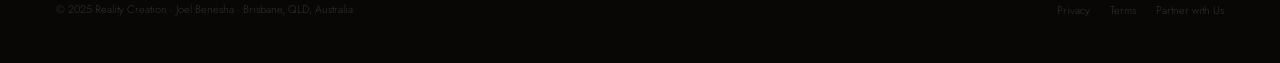
==== commit 379c4600: "Fix hero overflow bug and polish homepage hero The #hero section was a fixed 100vh box with overflow" ====
--- a/index.html
+++ b/index.html
@@ -95,7 +95,7 @@
     <div class="h-scan"></div>
     <div class="h-eyebrow ap">
       <span class="h-eyebrow-rule"></span>
-      Reality Creation
+      Story-Driven Company
     </div>
     <h1 class="h-h1">
       <span class="h-line"><span class="h-li" id="hl0">Stories create trust.</span></span>
@@ -105,7 +105,7 @@
     <div class="h-sub-wrap ap d3">
       <div class="h-vline"></div>
       <div>
-        <p class="h-sub">A story-driven company helping founders, businesses, and organisations build trust through powerful storytelling &mdash; coaching, podcasting, personal branding, and event videography, all under one roof.</p>
+        <p class="h-sub">A story-driven company helping founders, businesses, and organisations build trust through coaching, podcasting, personal branding, and event videography.</p>
         <div class="h-acts">
           <a href="#what"        class="btn-hero-gold">Explore Our Work</a>
           <a href="coaching.html" class="btn btn-ghost-lt">Work With Joel</a>
@@ -121,13 +121,6 @@
     <div class="h-photo" id="h-bg"></div>
     <div class="h-fade-l"></div>
     <div class="h-fade-v"></div>
-    <div class="h-cred">
-      <div class="h-cred-badge">
-        <span class="h-cred-dot"></span>
-        <span class="h-cred-lbl">NT Young Achiever Awards &middot; 2020 &amp; 2024</span>
-      </div>
-      <span class="h-cred-name">Joel Benesha &mdash; Founder</span>
-    </div>
   </div>
 </section>
 <!-- PROOF BAR - credibility strip -->
--- a/css/style.css
+++ b/css/style.css
@@ -116,12 +116,12 @@
    "Enter the Centre"
 â•â•â•â•â•â•â•â•â•â•â•â•â•â•â•â•â•â•â•â•â•â•â•â•â•â•â•â•â•â•â•â•â•â•â•â•â•â•â•â•â•â• */
 #hero{
-  height:100vh;height:100svh;min-height:700px;background:var(--void);
+  min-height:100vh;min-height:100svh;background:var(--void);
   display:grid;grid-template-columns:1fr 1fr;grid-template-rows:1fr;
-  position:relative;overflow:hidden;
+  position:relative;
 }
 .h-left{
-  position:relative;z-index:10;
+  position:relative;z-index:10;overflow:hidden;
   display:flex;flex-direction:column;justify-content:flex-end;
   padding:80px 52px 92px 56px;min-height:100%;
 }
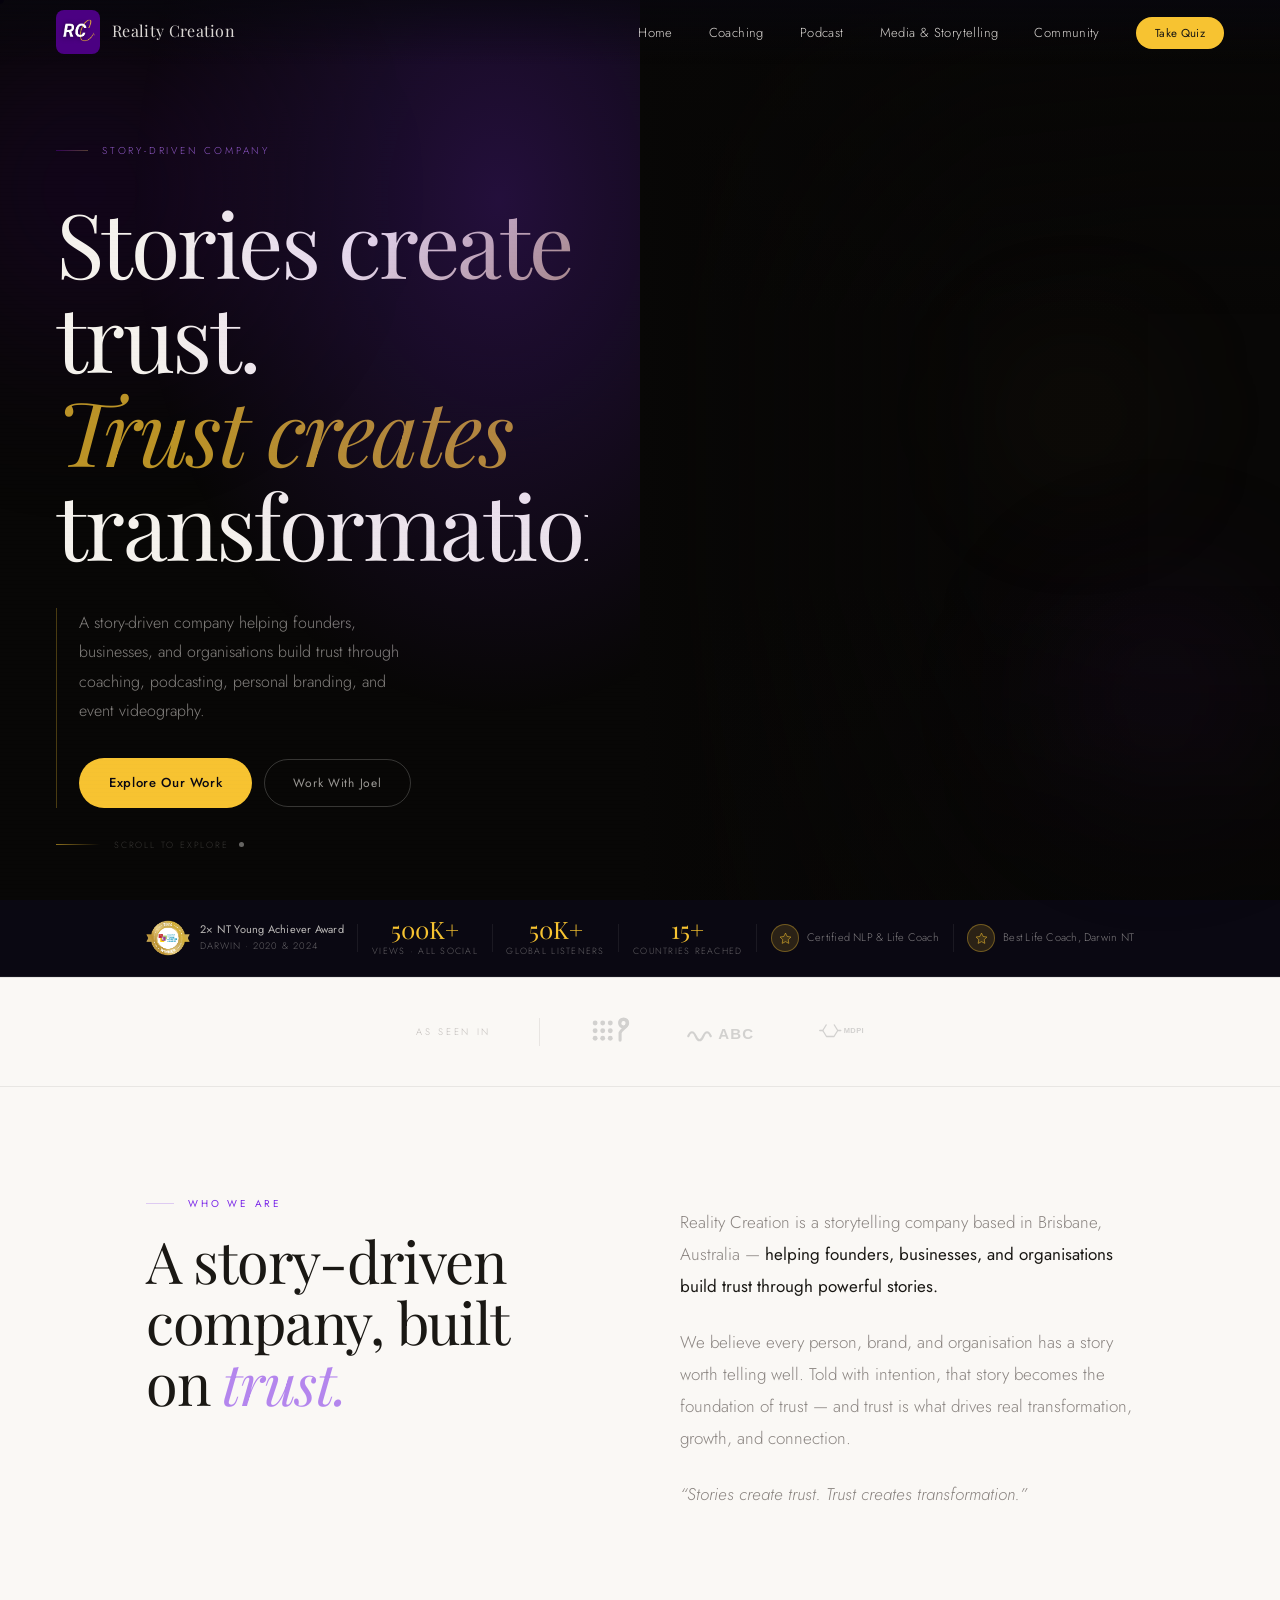
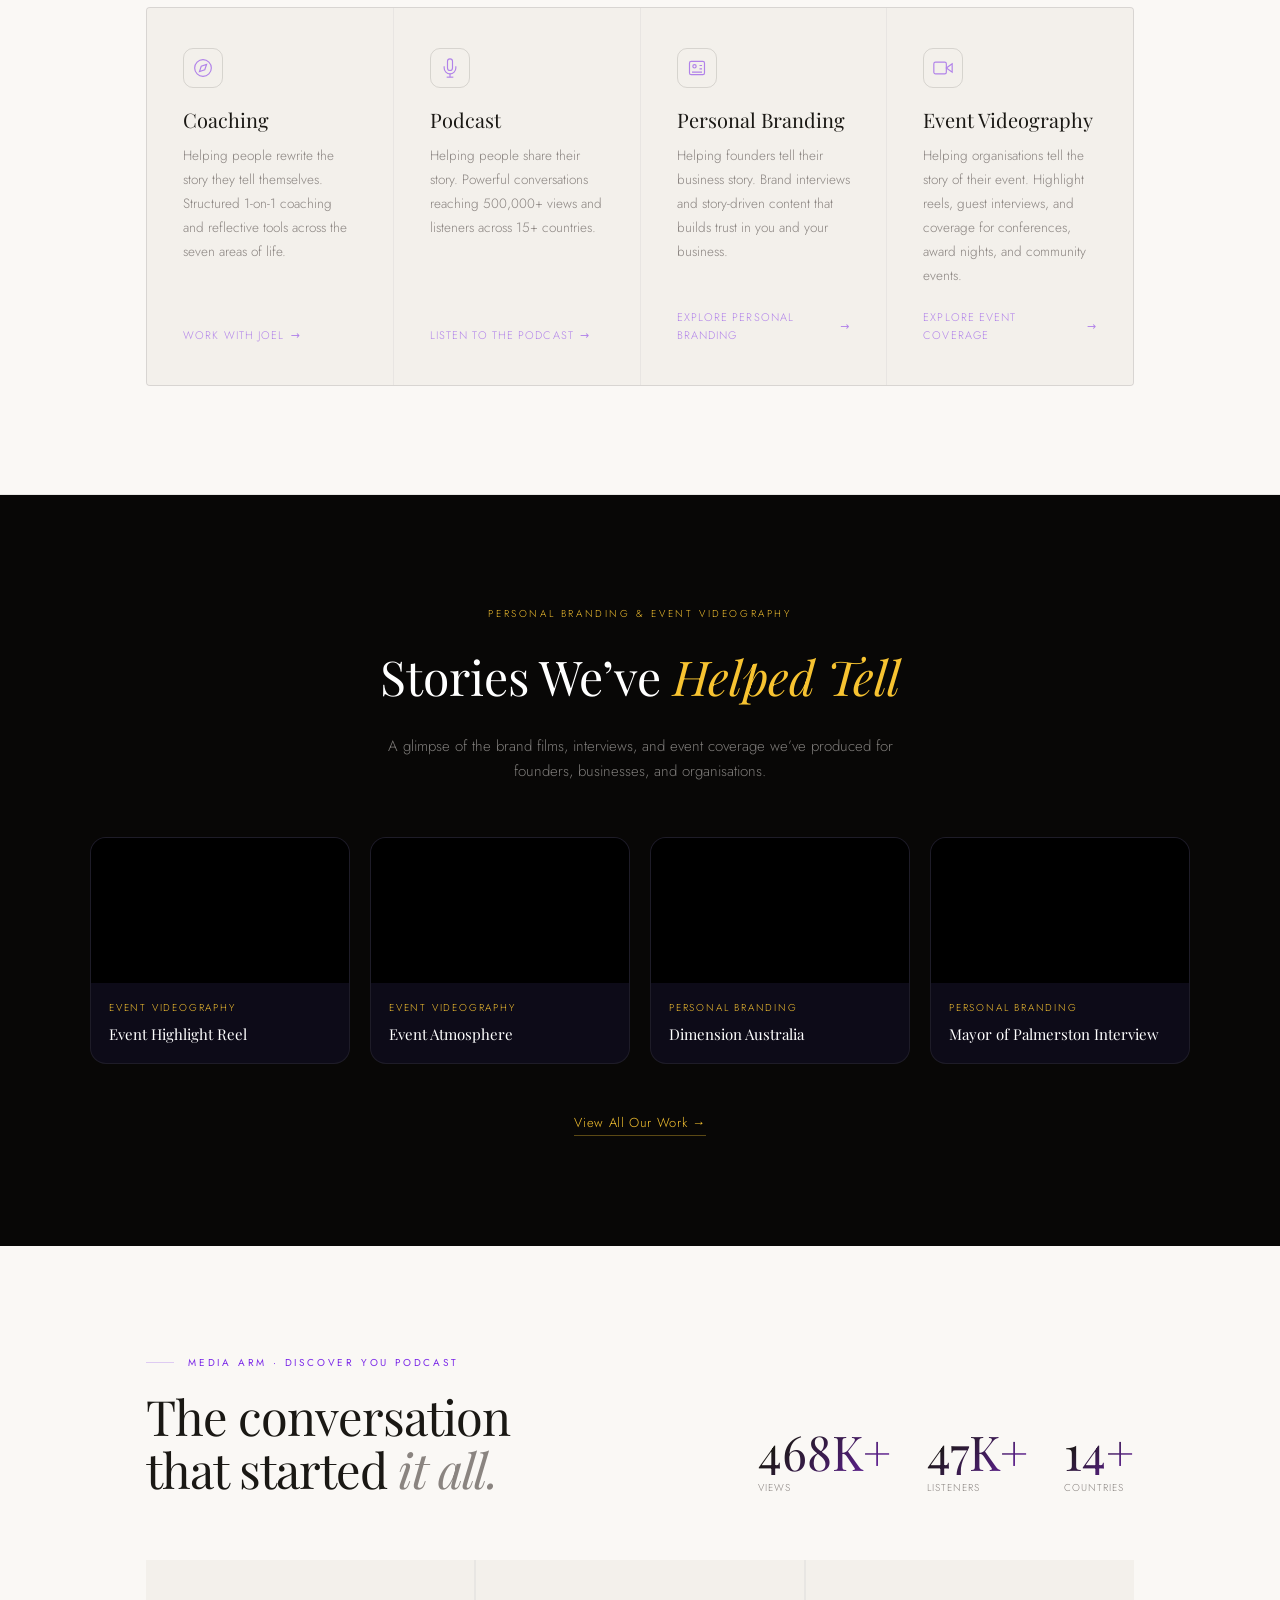
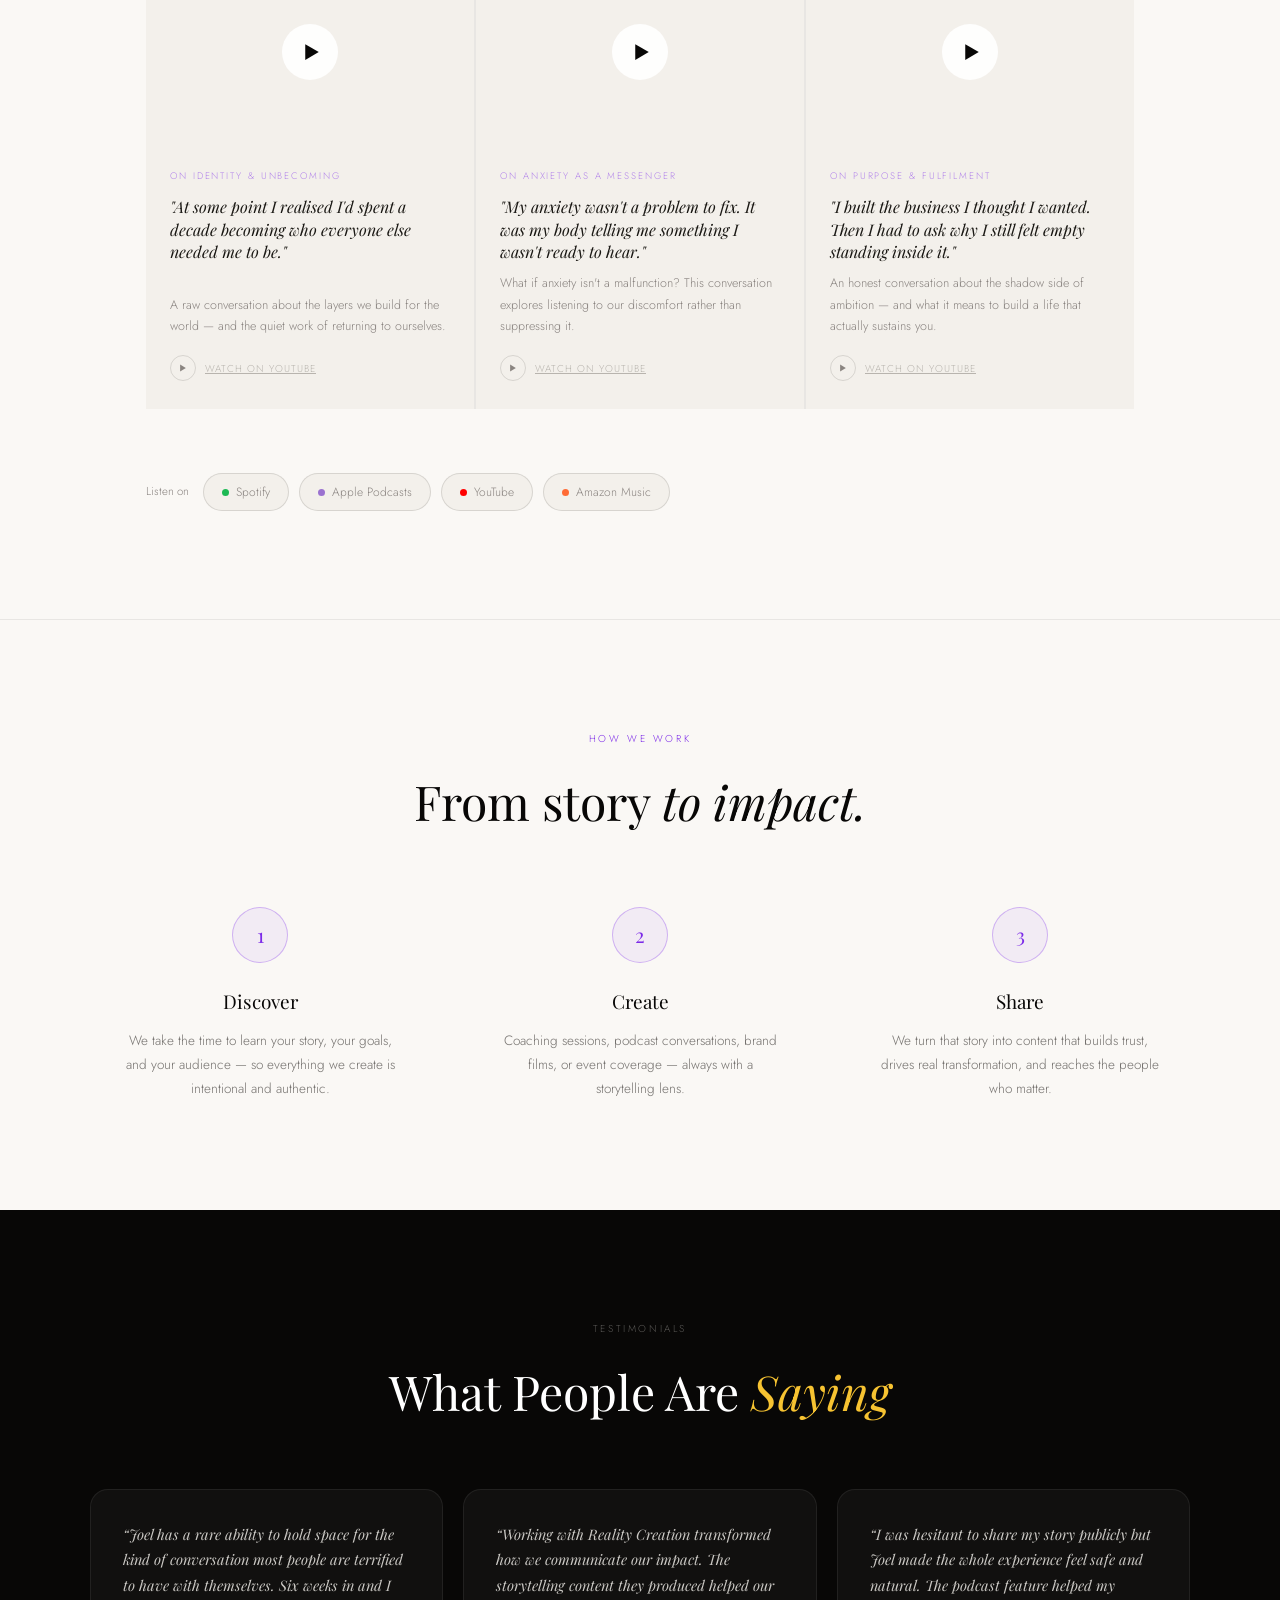
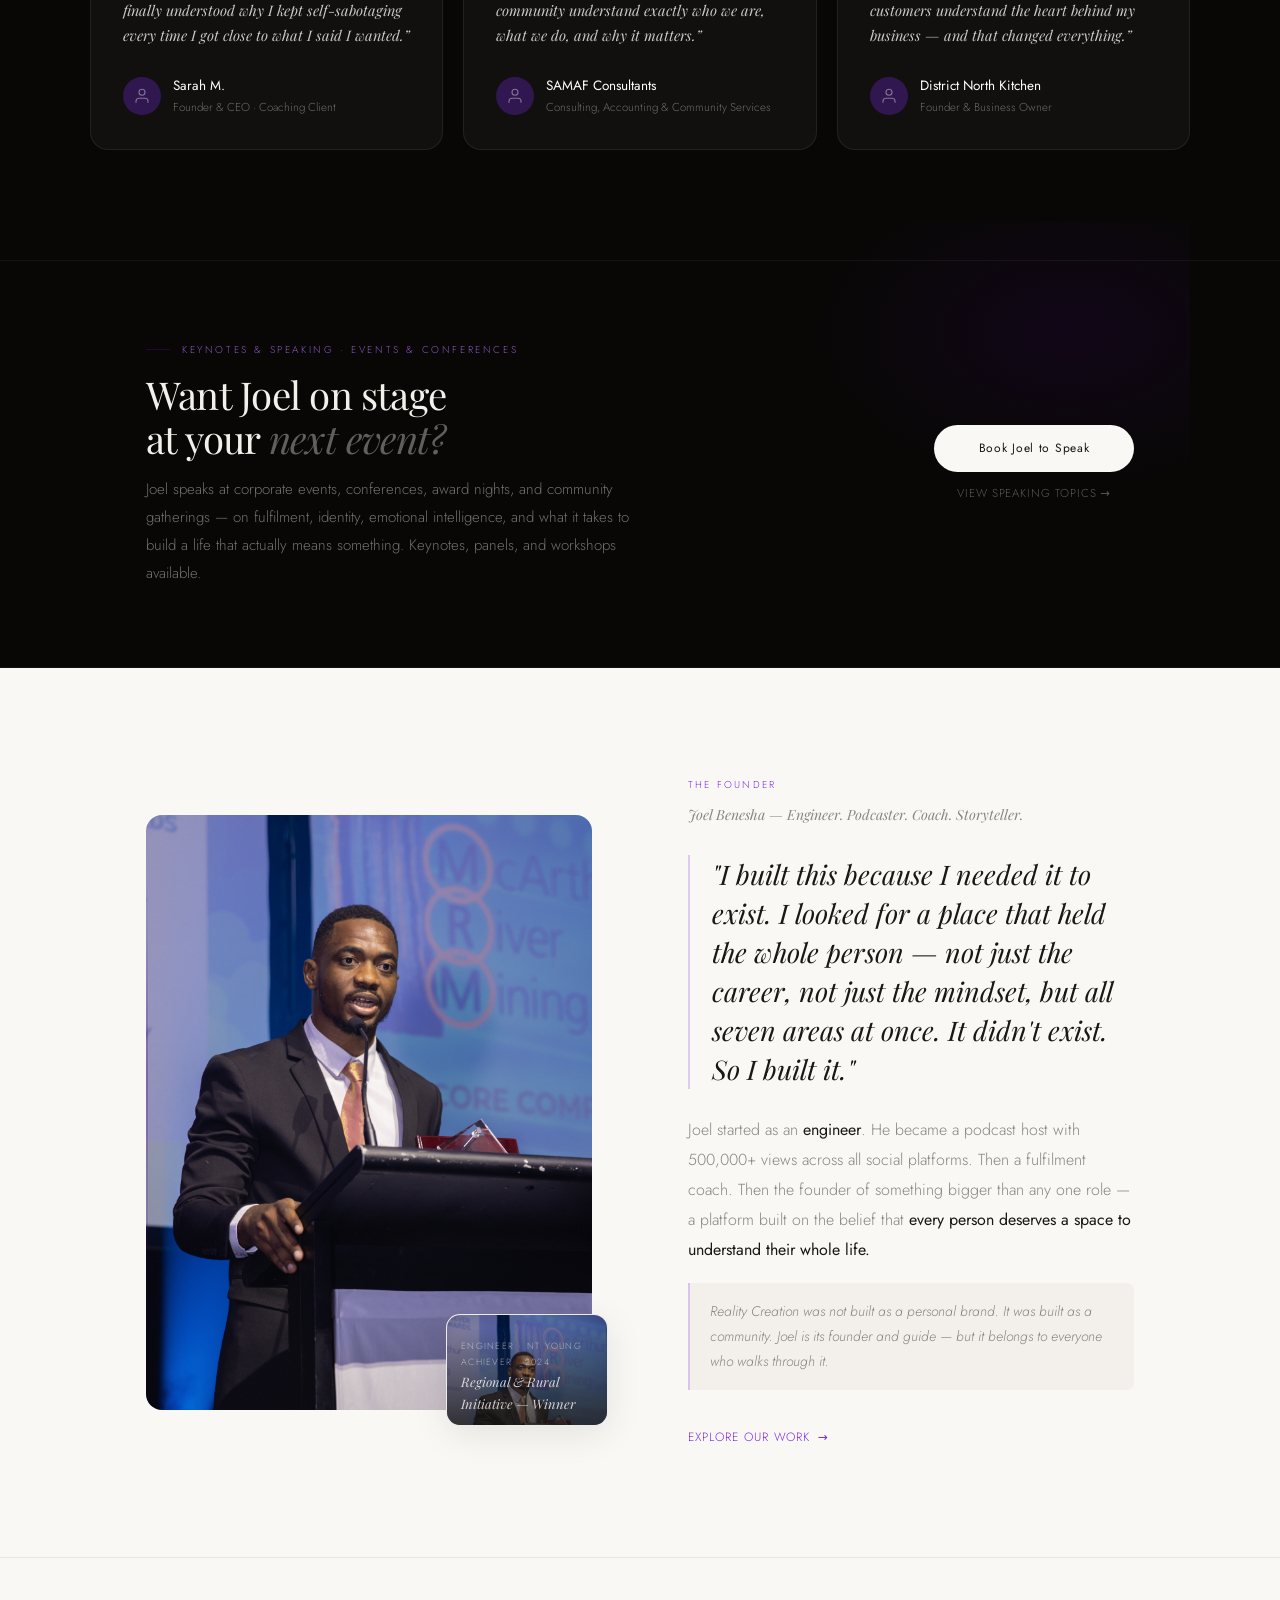
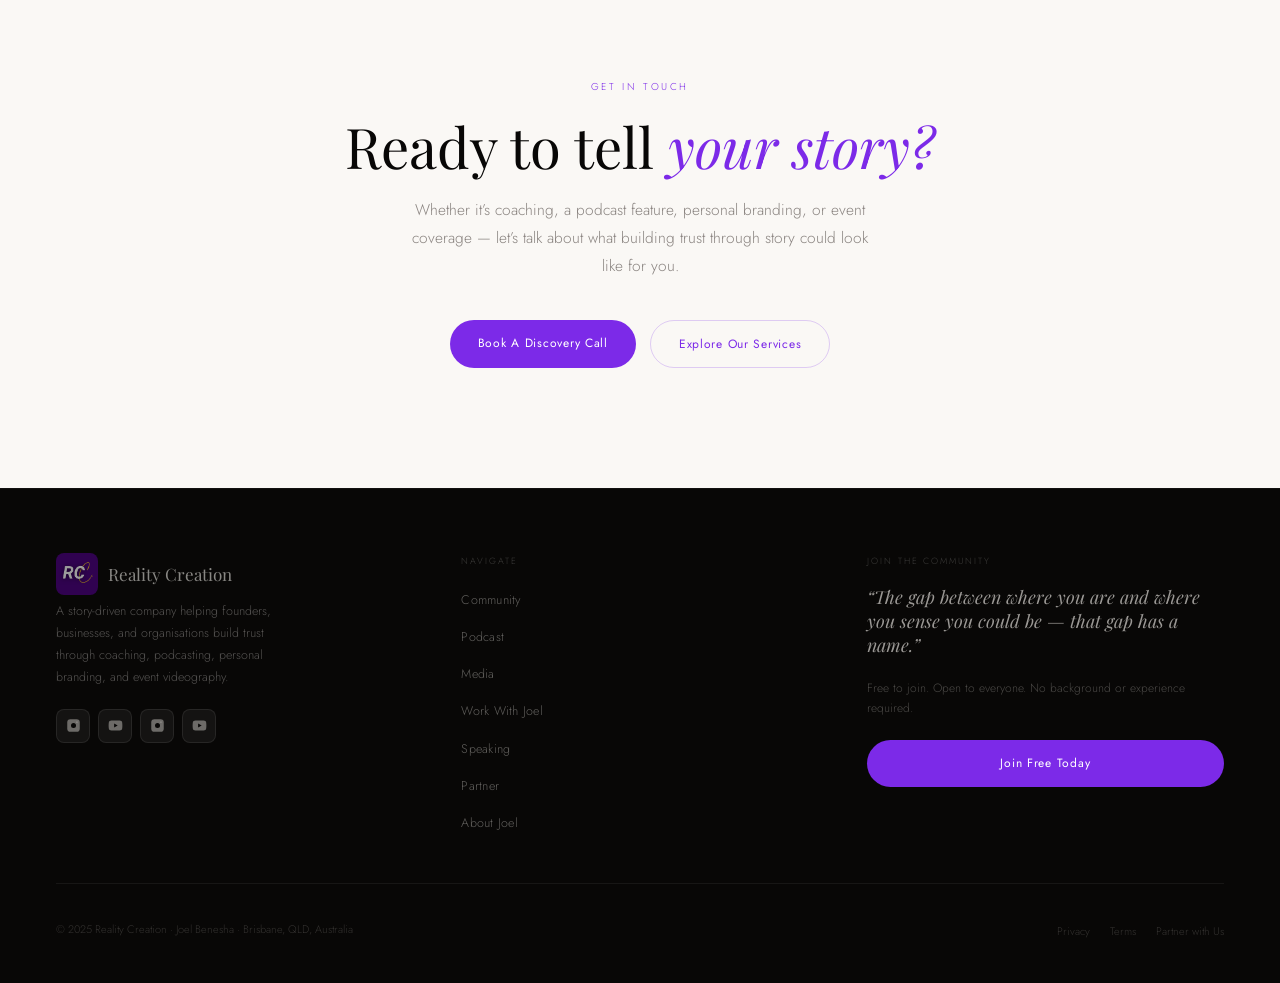
==== commit 223c04bc: "Fill homepage content gaps and add real guest testimonials Homepage (index.html): - Add a Featured W" ====
--- a/index.html
+++ b/index.html
@@ -5,6 +5,14 @@
 <meta name="viewport" content="width=device-width, initial-scale=1.0">
 <meta name="description" content="Reality Creation &mdash; a story-driven company in Brisbane helping founders, businesses, and organisations build trust through coaching, podcasting, personal branding, and event videography.">
 <title>Reality Creation &mdash; Stories Create Trust</title>
+<link rel="icon" type="image/png" href="photos/Logo real.png">
+<meta property="og:type" content="website">
+<meta property="og:title" content="Reality Creation &mdash; Stories Create Trust">
+<meta property="og:description" content="A story-driven company in Brisbane helping founders, businesses, and organisations build trust through coaching, podcasting, personal branding, and event videography.">
+<meta property="og:image" content="photos/Logo real.png">
+<meta name="twitter:card" content="summary_large_image">
+<meta name="twitter:title" content="Reality Creation &mdash; Stories Create Trust">
+<meta name="twitter:description" content="A story-driven company in Brisbane helping founders, businesses, and organisations build trust through coaching, podcasting, personal branding, and event videography.">
 <link rel="preconnect" href="https://fonts.googleapis.com">
 <link rel="preconnect" href="https://fonts.gstatic.com" crossorigin>
 <link href="https://fonts.googleapis.com/css2?family=Playfair+Display:ital,wght@0,300;0,400;0,500;1,300;1,400;1,500&family=Libre+Baskerville:ital,wght@0,400;1,400&family=Jost:wght@200;300;400;500&display=swap" rel="stylesheet">
@@ -61,6 +69,58 @@
 .pillar-link{color:var(--p)!important}
 
 /* Press bar "as seen in" label stays readable on cream */
+
+/* ── Featured Work ── */
+#feat-work{background:var(--void);padding:110px 40px}
+.feat-work-wrap{max-width:1100px;margin:0 auto}
+.feat-work-hdr{margin-bottom:52px;text-align:center}
+.feat-work-label{font-family:'Jost',sans-serif;font-size:10px;letter-spacing:.26em;text-transform:uppercase;color:var(--gold);margin-bottom:14px}
+.feat-work-hed{font-family:'Playfair Display',serif;font-size:clamp(30px,4vw,48px);font-weight:400;color:#fff;margin:0 0 16px}
+.feat-work-hed em{font-style:italic;color:var(--gold)}
+.feat-work-sub{font-family:'Jost',sans-serif;font-size:15px;font-weight:300;line-height:1.7;color:rgba(243,240,235,.5);max-width:520px;margin:0 auto}
+.feat-work-grid{display:grid;grid-template-columns:repeat(4,1fr);gap:20px;margin-bottom:44px}
+.feat-work-card{border-radius:16px;overflow:hidden;background:#0d0b18;border:1px solid rgba(255,255,255,.07);transition:border-color .3s,transform .3s}
+.feat-work-card:hover{border-color:rgba(247,195,49,.3);transform:translateY(-3px)}
+.feat-work-card iframe{width:100%;aspect-ratio:16/9;display:block;background:#000;border:0}
+.feat-work-meta{padding:16px 18px}
+.feat-work-tag{font-family:'Jost',sans-serif;font-size:10px;letter-spacing:.18em;text-transform:uppercase;color:var(--gold);margin-bottom:6px}
+.feat-work-title{font-family:'Playfair Display',serif;font-size:15px;font-weight:400;color:#fff;margin:0}
+.feat-work-cta{text-align:center}
+.feat-work-cta a{color:var(--gold);font-family:'Jost',sans-serif;font-size:13px;letter-spacing:.05em;text-decoration:none;border-bottom:1px solid rgba(247,195,49,.35);padding-bottom:3px}
+
+/* ── Process ── */
+#proc{background:var(--cream);padding:110px 40px}
+.proc-wrap{max-width:1100px;margin:0 auto;text-align:center}
+.proc-label{font-family:'Jost',sans-serif;font-size:10px;letter-spacing:.26em;text-transform:uppercase;color:var(--p);margin-bottom:14px}
+.proc-hed{font-family:'Playfair Display',serif;font-size:clamp(30px,4vw,48px);font-weight:400;color:var(--void);margin:0 0 64px}
+.proc-hed em{font-style:italic}
+.proc-steps{display:grid;grid-template-columns:repeat(3,1fr);gap:40px}
+.proc-num{width:56px;height:56px;border-radius:50%;border:1px solid rgba(124,42,232,.3);display:flex;align-items:center;justify-content:center;margin:0 auto 22px;font-family:'Playfair Display',serif;font-size:20px;color:var(--p);background:rgba(124,42,232,.06)}
+.proc-title{font-family:'Playfair Display',serif;font-size:19px;font-weight:400;color:var(--void);margin:0 0 12px}
+.proc-desc{font-family:'Jost',sans-serif;font-size:13.5px;font-weight:300;line-height:1.75;color:rgba(26,24,20,.6);max-width:280px;margin:0 auto}
+
+/* ── Testimonials ── */
+#test{background:var(--void);padding:110px 40px}
+.test-wrap{max-width:1100px;margin:0 auto}
+.test-label{font-family:'Jost',sans-serif;font-size:10px;letter-spacing:.26em;text-transform:uppercase;color:rgba(243,240,235,.35);text-align:center;margin-bottom:14px}
+.test-hed{font-family:'Playfair Display',serif;font-size:clamp(30px,4vw,48px);font-weight:400;color:#fff;text-align:center;margin:0 0 56px}
+.test-hed em{font-style:italic;color:var(--gold)}
+.test-grid{display:grid;grid-template-columns:repeat(3,1fr);gap:20px}
+.test-card{background:rgba(255,255,255,.04);border:1px solid rgba(255,255,255,.07);border-radius:18px;padding:32px}
+.test-quote{font-family:'Playfair Display',serif;font-size:14.5px;font-style:italic;line-height:1.75;color:rgba(243,240,235,.82);margin:0 0 26px}
+.test-person{display:flex;align-items:center;gap:12px}
+.test-avatar{width:38px;height:38px;border-radius:50%;background:rgba(124,42,232,.3);display:flex;align-items:center;justify-content:center;flex-shrink:0}
+.test-name{font-family:'Jost',sans-serif;font-size:13.5px;font-weight:400;color:#fff}
+.test-role{font-family:'Jost',sans-serif;font-size:11.5px;font-weight:300;color:rgba(243,240,235,.4)}
+
+/* ── Final CTA ── */
+#cta-final{background:var(--cream);padding:120px 40px;text-align:center}
+.cta-final-inner{max-width:640px;margin:0 auto}
+.cta-final-label{font-family:'Jost',sans-serif;font-size:10px;letter-spacing:.26em;text-transform:uppercase;color:var(--p);margin-bottom:20px}
+.cta-final-hed{font-family:'Playfair Display',serif;font-size:clamp(32px,5vw,56px);font-weight:400;line-height:1.1;color:var(--void);margin:0 0 20px}
+.cta-final-hed em{font-style:italic;color:var(--p)}
+.cta-final-p{font-family:'Jost',sans-serif;font-size:15.5px;font-weight:300;line-height:1.8;color:var(--stone);max-width:480px;margin:0 auto 40px}
+.cta-final-acts{display:flex;gap:14px;justify-content:center;flex-wrap:wrap}
 </style>
 </head>
 <body>
@@ -232,6 +292,53 @@
 </section>
 
 
+<!--
+     05B — FEATURED WORK
+ -->
+<section id="feat-work">
+  <div class="feat-work-wrap">
+    <div class="feat-work-hdr">
+      <div class="feat-work-label ap">Personal Branding &amp; Event Videography</div>
+      <h2 class="feat-work-hed ap d1">Stories We&rsquo;ve <em>Helped Tell</em></h2>
+      <p class="feat-work-sub ap d2">A glimpse of the brand films, interviews, and event coverage we&rsquo;ve produced for founders, businesses, and organisations.</p>
+    </div>
+    <div class="feat-work-grid">
+      <div class="feat-work-card ap">
+        <iframe src="https://www.youtube.com/embed/ECySR0MIwaM" title="Event Highlight Reel" allow="accelerometer; autoplay; clipboard-write; encrypted-media; gyroscope; picture-in-picture; web-share" allowfullscreen></iframe>
+        <div class="feat-work-meta">
+          <div class="feat-work-tag">Event Videography</div>
+          <div class="feat-work-title">Event Highlight Reel</div>
+        </div>
+      </div>
+      <div class="feat-work-card ap d1">
+        <iframe src="https://www.youtube.com/embed/cGCvREz-i0k" title="Event Atmosphere" allow="accelerometer; autoplay; clipboard-write; encrypted-media; gyroscope; picture-in-picture; web-share" allowfullscreen></iframe>
+        <div class="feat-work-meta">
+          <div class="feat-work-tag">Event Videography</div>
+          <div class="feat-work-title">Event Atmosphere</div>
+        </div>
+      </div>
+      <div class="feat-work-card ap d2">
+        <iframe src="https://www.youtube.com/embed/O_XsdiQMRhM" title="Storytelling — Dimension Australia" allow="accelerometer; autoplay; clipboard-write; encrypted-media; gyroscope; picture-in-picture; web-share" allowfullscreen></iframe>
+        <div class="feat-work-meta">
+          <div class="feat-work-tag">Personal Branding</div>
+          <div class="feat-work-title">Dimension Australia</div>
+        </div>
+      </div>
+      <div class="feat-work-card ap d3">
+        <iframe src="https://www.youtube.com/embed/9iNSO9FqpXA" title="Mayor of Palmerston Interview" allow="accelerometer; autoplay; clipboard-write; encrypted-media; gyroscope; picture-in-picture; web-share" allowfullscreen></iframe>
+        <div class="feat-work-meta">
+          <div class="feat-work-tag">Personal Branding</div>
+          <div class="feat-work-title">Mayor of Palmerston Interview</div>
+        </div>
+      </div>
+    </div>
+    <div class="feat-work-cta ap d4">
+      <a href="media.html">View All Our Work &rarr;</a>
+    </div>
+  </div>
+</section>
+
+
 
 
 <!-- 
@@ -300,6 +407,73 @@
       <a class="plat-pill" href="#"><div class="plat-dot" style="background:#9B72D0"></div>Apple Podcasts</a>
       <a class="plat-pill" href="#"><div class="plat-dot" style="background:#FF0000"></div>YouTube</a>
       <a class="plat-pill" href="#"><div class="plat-dot" style="background:#FF6B35"></div>Amazon Music</a>
+    </div>
+  </div>
+</section>
+
+
+<!-- PROCESS -->
+<section id="proc">
+  <div class="proc-wrap">
+    <div class="proc-label ap">How We Work</div>
+    <h2 class="proc-hed ap d1">From story <em>to impact.</em></h2>
+    <div class="proc-steps">
+      <div class="proc-step ap">
+        <div class="proc-num">1</div>
+        <div class="proc-title">Discover</div>
+        <div class="proc-desc">We take the time to learn your story, your goals, and your audience &mdash; so everything we create is intentional and authentic.</div>
+      </div>
+      <div class="proc-step ap d1">
+        <div class="proc-num">2</div>
+        <div class="proc-title">Create</div>
+        <div class="proc-desc">Coaching sessions, podcast conversations, brand films, or event coverage &mdash; always with a storytelling lens.</div>
+      </div>
+      <div class="proc-step ap d2">
+        <div class="proc-num">3</div>
+        <div class="proc-title">Share</div>
+        <div class="proc-desc">We turn that story into content that builds trust, drives real transformation, and reaches the people who matter.</div>
+      </div>
+    </div>
+  </div>
+</section>
+
+
+<!-- TESTIMONIALS -->
+<section id="test">
+  <div class="test-wrap">
+    <div class="test-label ap">Testimonials</div>
+    <h2 class="test-hed ap d1">What People Are <em>Saying</em></h2>
+    <div class="test-grid">
+      <div class="test-card ap">
+        <p class="test-quote">&ldquo;Joel has a rare ability to hold space for the kind of conversation most people are terrified to have with themselves. Six weeks in and I finally understood why I kept self-sabotaging every time I got close to what I said I wanted.&rdquo;</p>
+        <div class="test-person">
+          <div class="test-avatar"><svg viewBox="0 0 24 24" width="18"><path d="M20 21v-2a4 4 0 0 0-4-4H8a4 4 0 0 0-4 4v2" stroke="rgba(255,255,255,.4)" fill="none" stroke-width="1.5"/><circle cx="12" cy="7" r="4" stroke="rgba(255,255,255,.4)" fill="none" stroke-width="1.5"/></svg></div>
+          <div>
+            <div class="test-name">Sarah M.</div>
+            <div class="test-role">Founder &amp; CEO &middot; Coaching Client</div>
+          </div>
+        </div>
+      </div>
+      <div class="test-card ap d1">
+        <p class="test-quote">&ldquo;Working with Reality Creation transformed how we communicate our impact. The storytelling content they produced helped our community understand exactly who we are, what we do, and why it matters.&rdquo;</p>
+        <div class="test-person">
+          <div class="test-avatar"><svg viewBox="0 0 24 24" width="18"><path d="M20 21v-2a4 4 0 0 0-4-4H8a4 4 0 0 0-4 4v2" stroke="rgba(255,255,255,.4)" fill="none" stroke-width="1.5"/><circle cx="12" cy="7" r="4" stroke="rgba(255,255,255,.4)" fill="none" stroke-width="1.5"/></svg></div>
+          <div>
+            <div class="test-name">SAMAF Consultants</div>
+            <div class="test-role">Consulting, Accounting &amp; Community Services</div>
+          </div>
+        </div>
+      </div>
+      <div class="test-card ap d2">
+        <p class="test-quote">&ldquo;I was hesitant to share my story publicly but Joel made the whole experience feel safe and natural. The podcast feature helped my customers understand the heart behind my business &mdash; and that changed everything.&rdquo;</p>
+        <div class="test-person">
+          <div class="test-avatar"><svg viewBox="0 0 24 24" width="18"><path d="M20 21v-2a4 4 0 0 0-4-4H8a4 4 0 0 0-4 4v2" stroke="rgba(255,255,255,.4)" fill="none" stroke-width="1.5"/><circle cx="12" cy="7" r="4" stroke="rgba(255,255,255,.4)" fill="none" stroke-width="1.5"/></svg></div>
+          <div>
+            <div class="test-name">District North Kitchen</div>
+            <div class="test-role">Founder &amp; Business Owner</div>
+          </div>
+        </div>
+      </div>
     </div>
   </div>
 </section>
@@ -365,6 +539,20 @@
         Reality Creation was not built as a personal brand. It was built as a community. Joel is its founder and guide &mdash; but it belongs to everyone who walks through it.
       </div>
       <a href="#what" class="tlink ap d3">Explore Our Work <span class="arr">&rarr;</span></a>
+    </div>
+  </div>
+</section>
+
+
+<!-- FINAL CTA -->
+<section id="cta-final">
+  <div class="cta-final-inner">
+    <div class="cta-final-label ap">Get In Touch</div>
+    <h2 class="cta-final-hed ap d1">Ready to tell <em>your story?</em></h2>
+    <p class="cta-final-p ap d2">Whether it&rsquo;s coaching, a podcast feature, personal branding, or event coverage &mdash; let&rsquo;s talk about what building trust through story could look like for you.</p>
+    <div class="cta-final-acts ap d3">
+      <a href="mailto:admin@realitycreationtv.com?subject=Discovery Call" class="btn btn-fill">Book A Discovery Call</a>
+      <a href="media.html" class="btn btn-outline">Explore Our Services</a>
     </div>
   </div>
 </section>
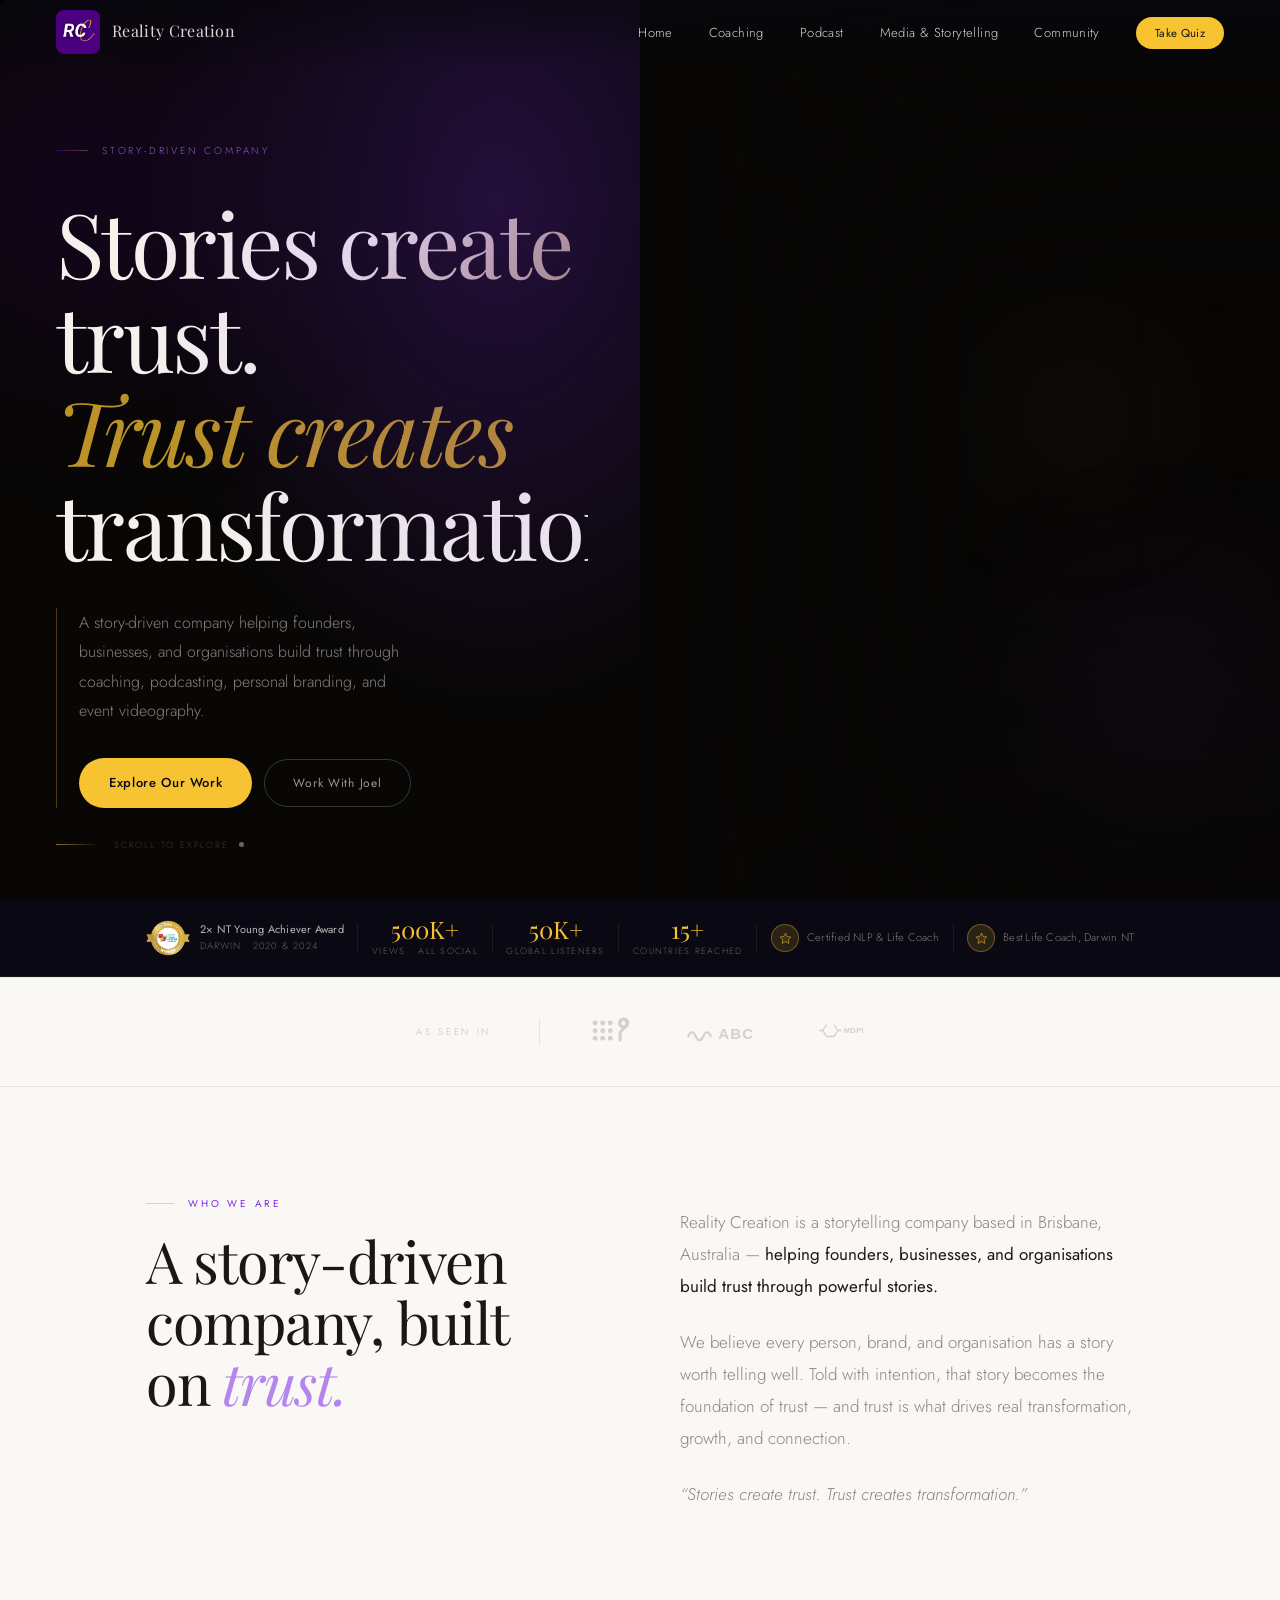
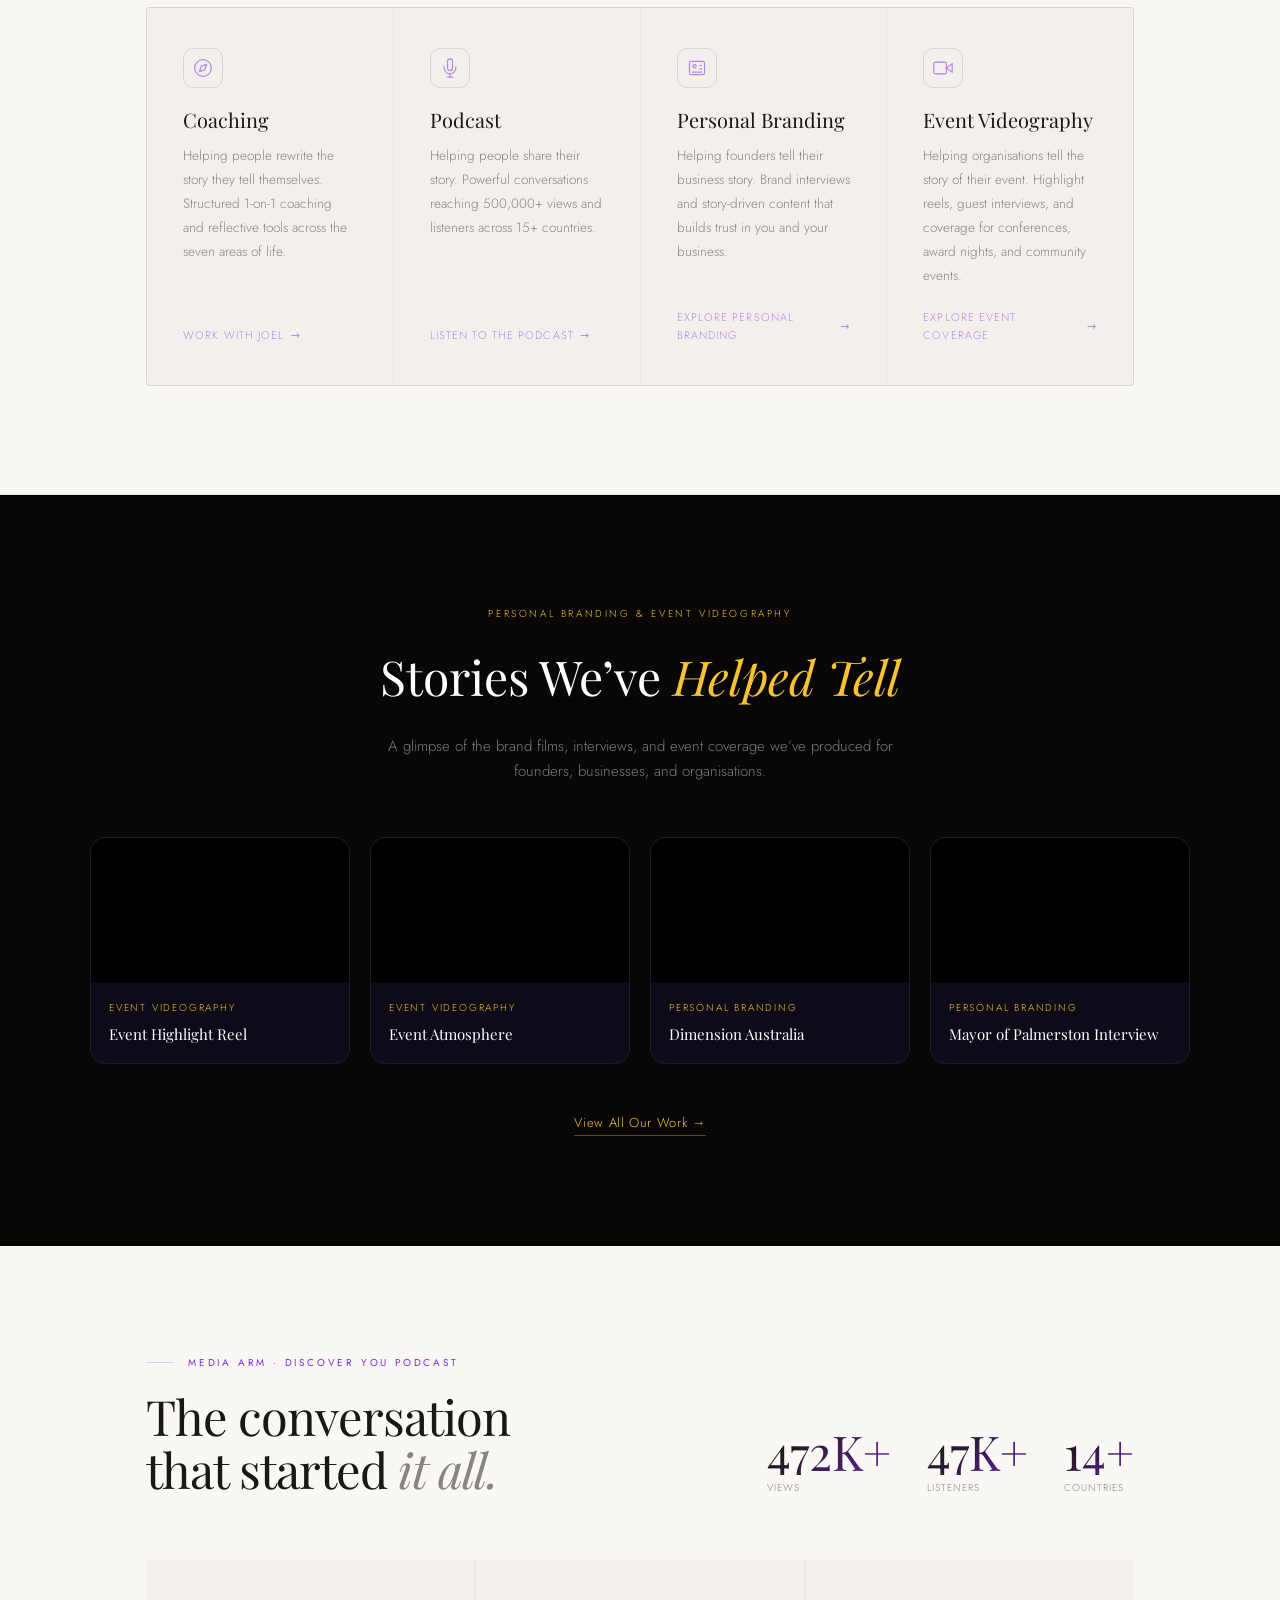
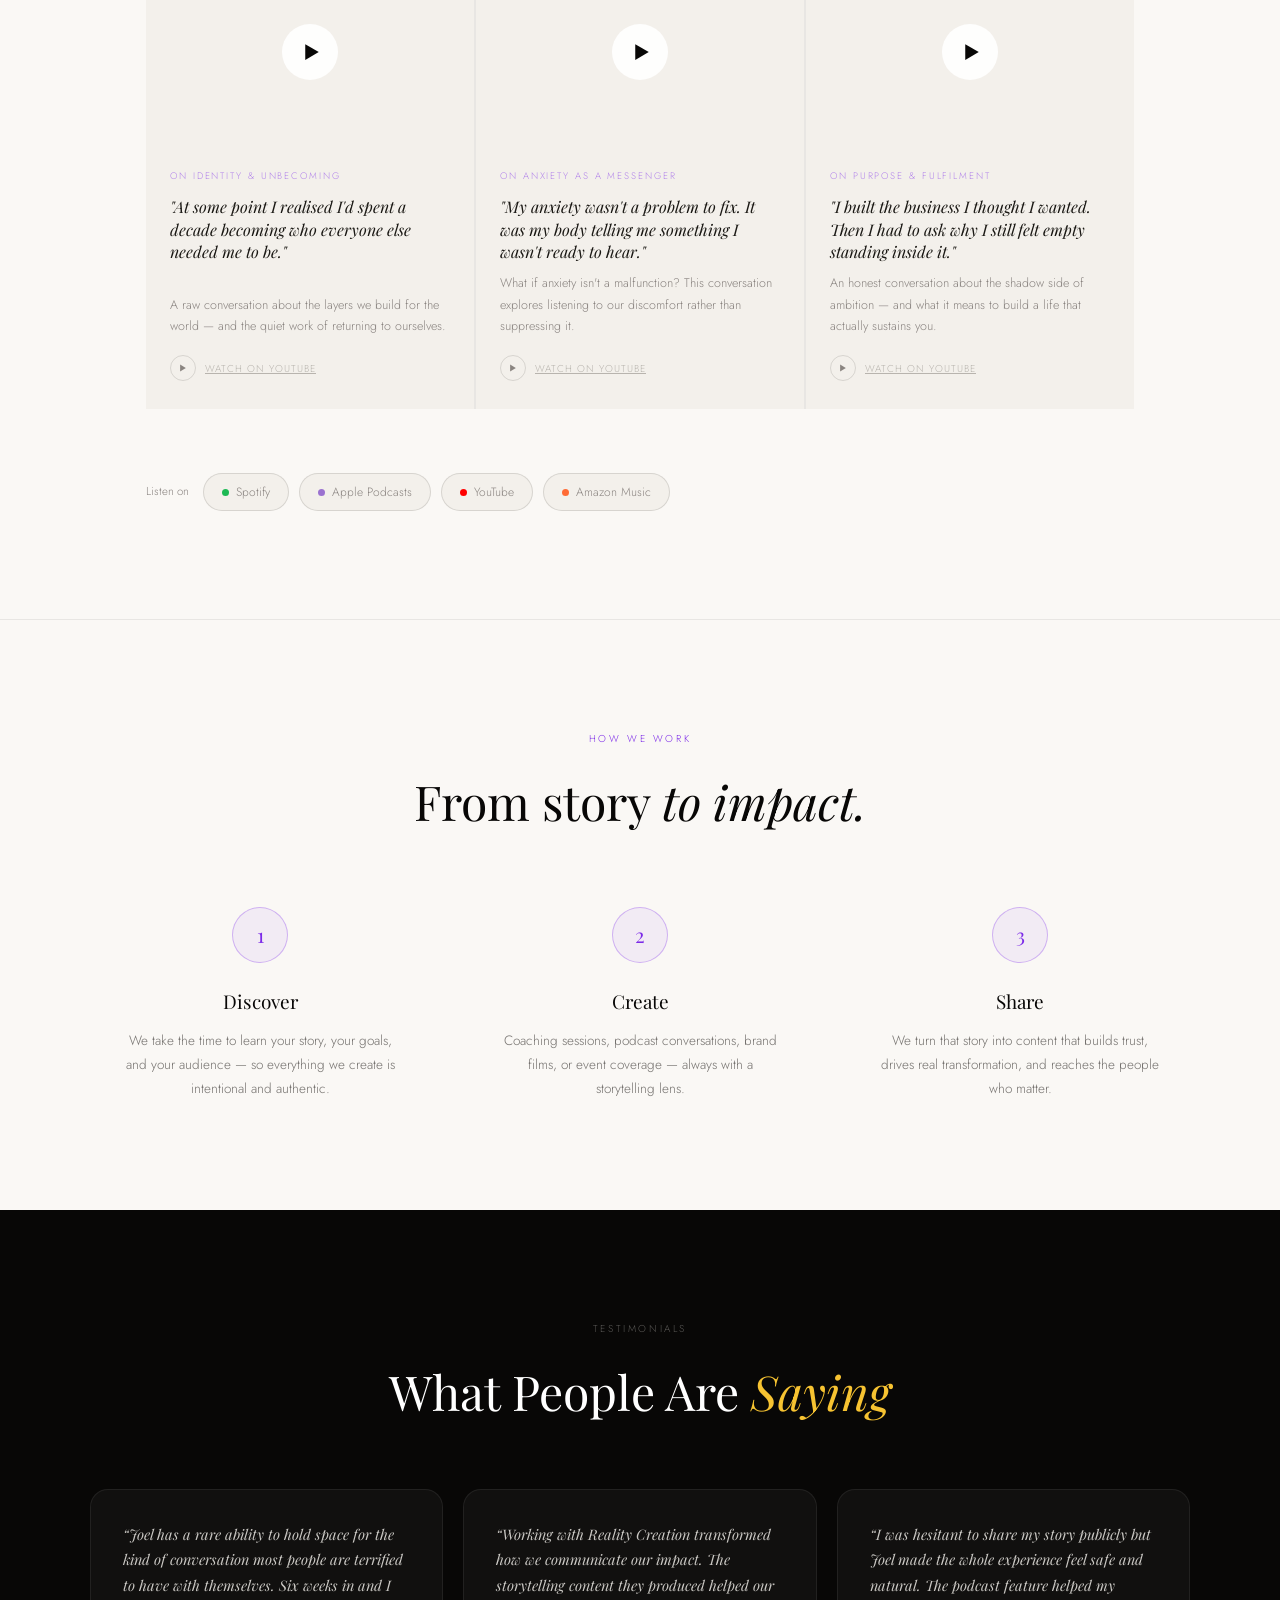
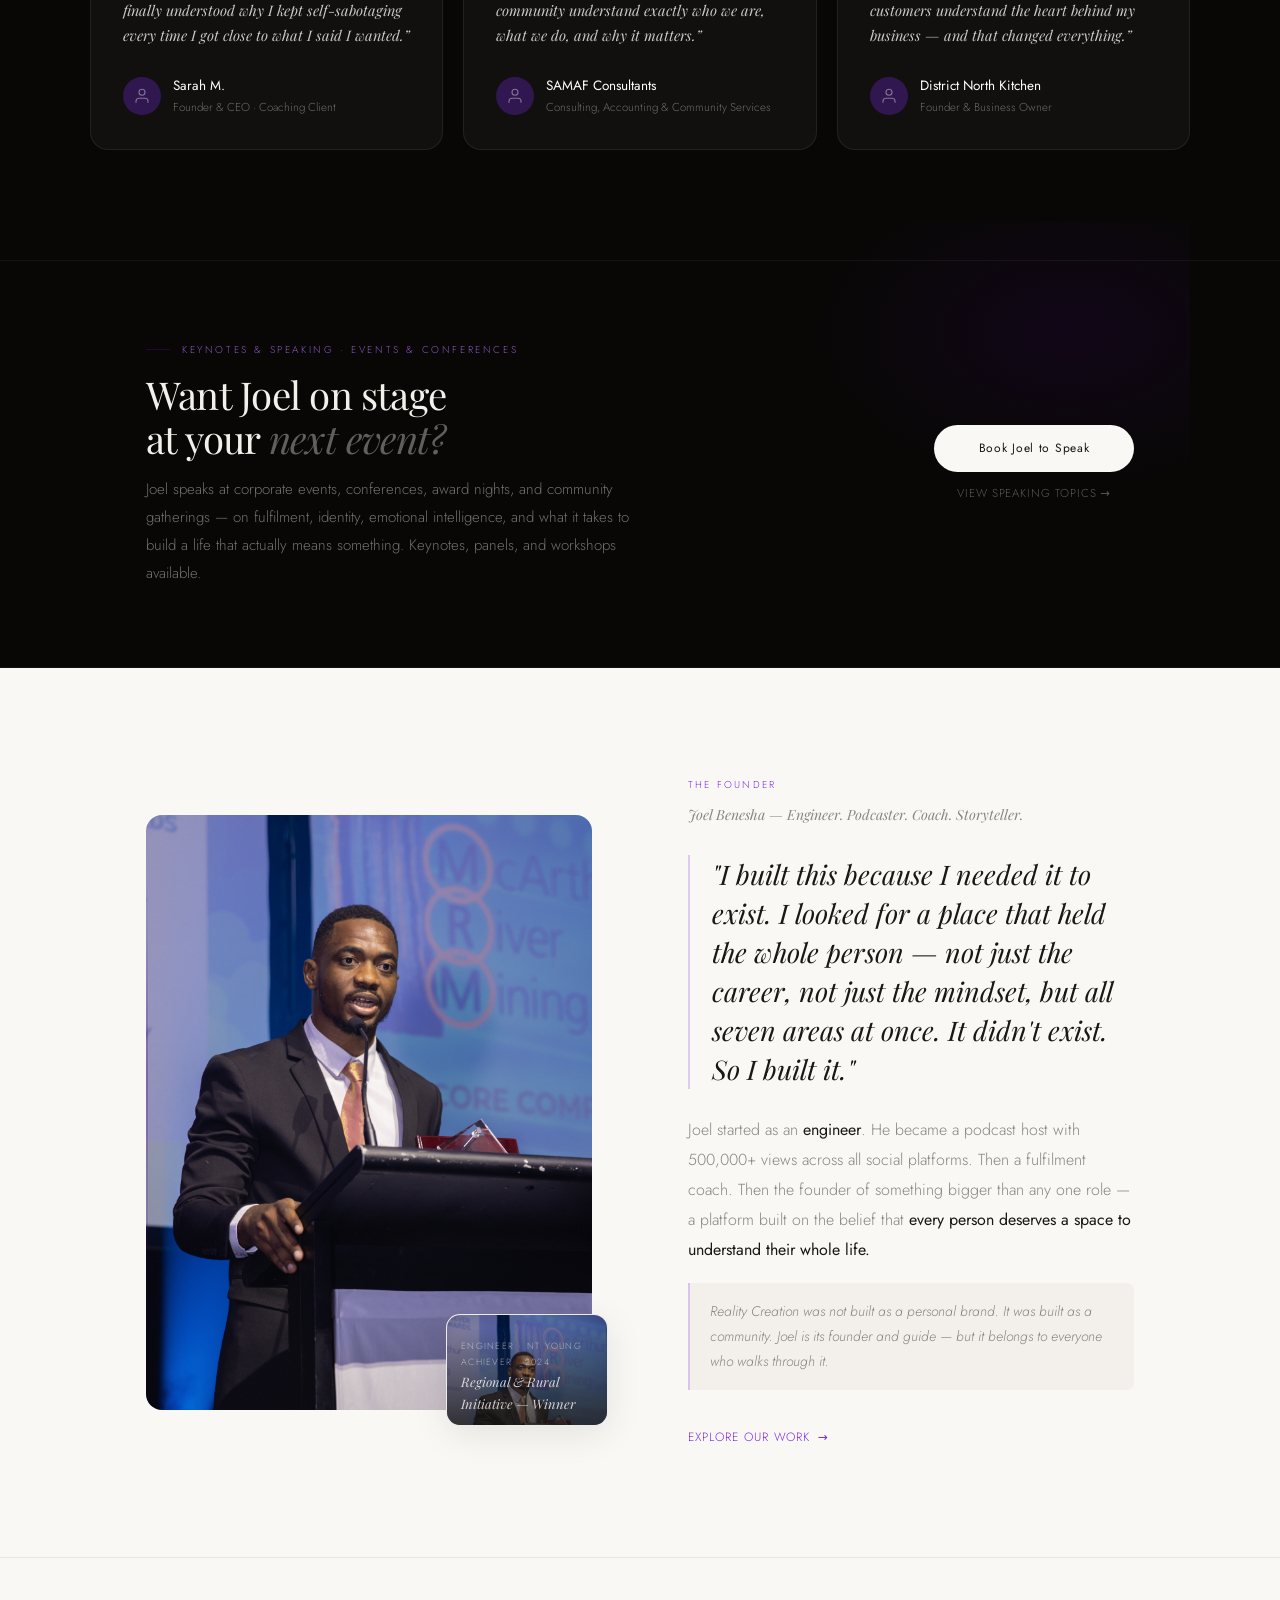
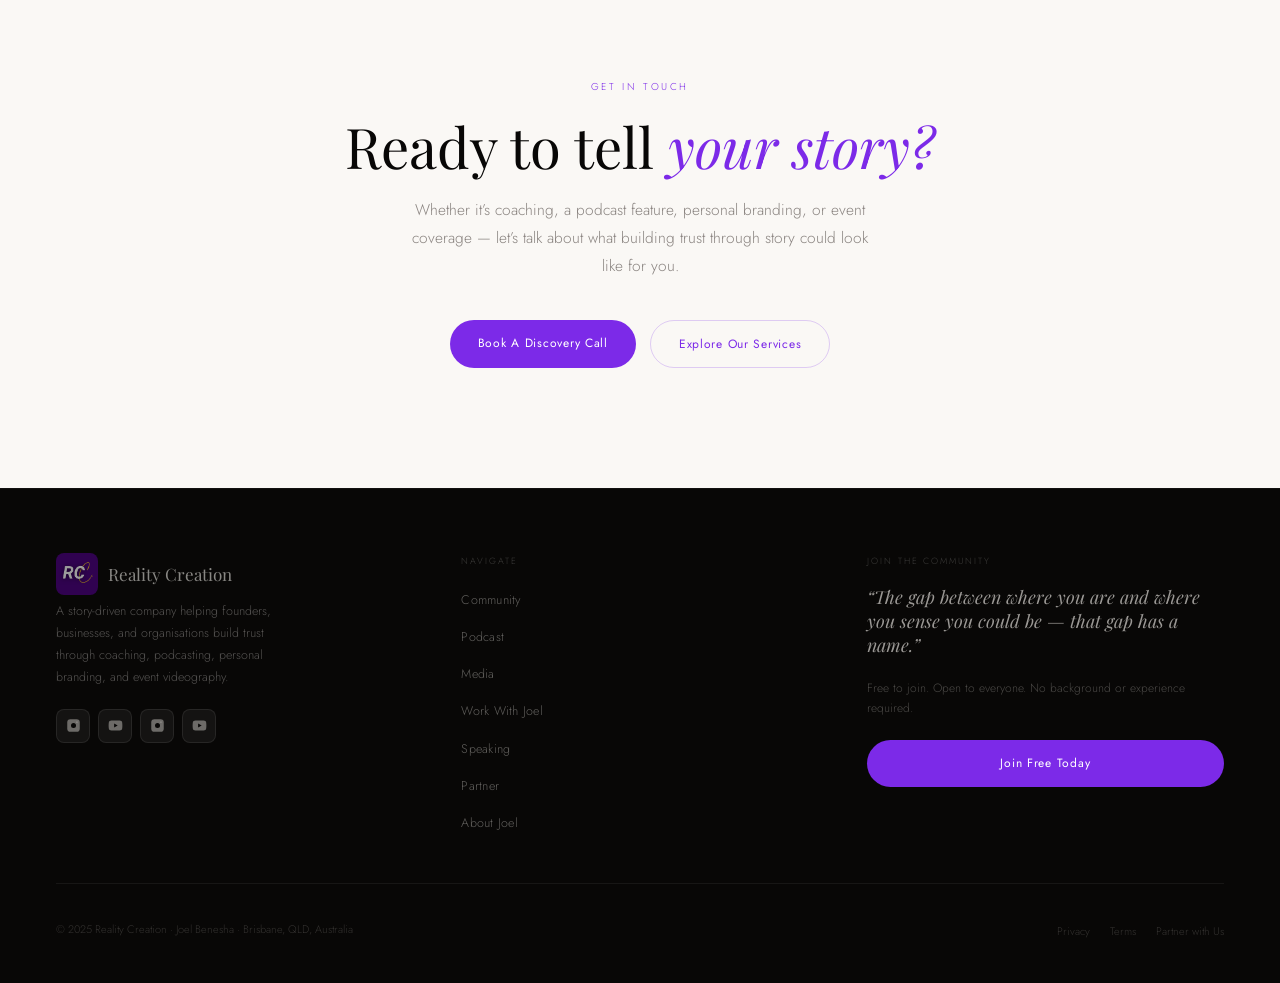
==== commit 50600b6b: "Add mobile breakpoints for new homepage sections The Featured Work, Process, and Testimonials sectio" ====
--- a/index.html
+++ b/index.html
@@ -121,6 +121,17 @@
 .cta-final-hed em{font-style:italic;color:var(--p)}
 .cta-final-p{font-family:'Jost',sans-serif;font-size:15.5px;font-weight:300;line-height:1.8;color:var(--stone);max-width:480px;margin:0 auto 40px}
 .cta-final-acts{display:flex;gap:14px;justify-content:center;flex-wrap:wrap}
+
+/* ── Responsive: new sections ── */
+@media(max-width:960px){
+  .feat-work-grid{grid-template-columns:1fr 1fr}
+  .test-grid{grid-template-columns:1fr 1fr}
+  .proc-steps{grid-template-columns:1fr;gap:32px}
+}
+@media(max-width:640px){
+  #feat-work,#proc,#test,#cta-final{padding:80px 24px}
+  .feat-work-grid,.test-grid{grid-template-columns:1fr}
+}
 </style>
 </head>
 <body>
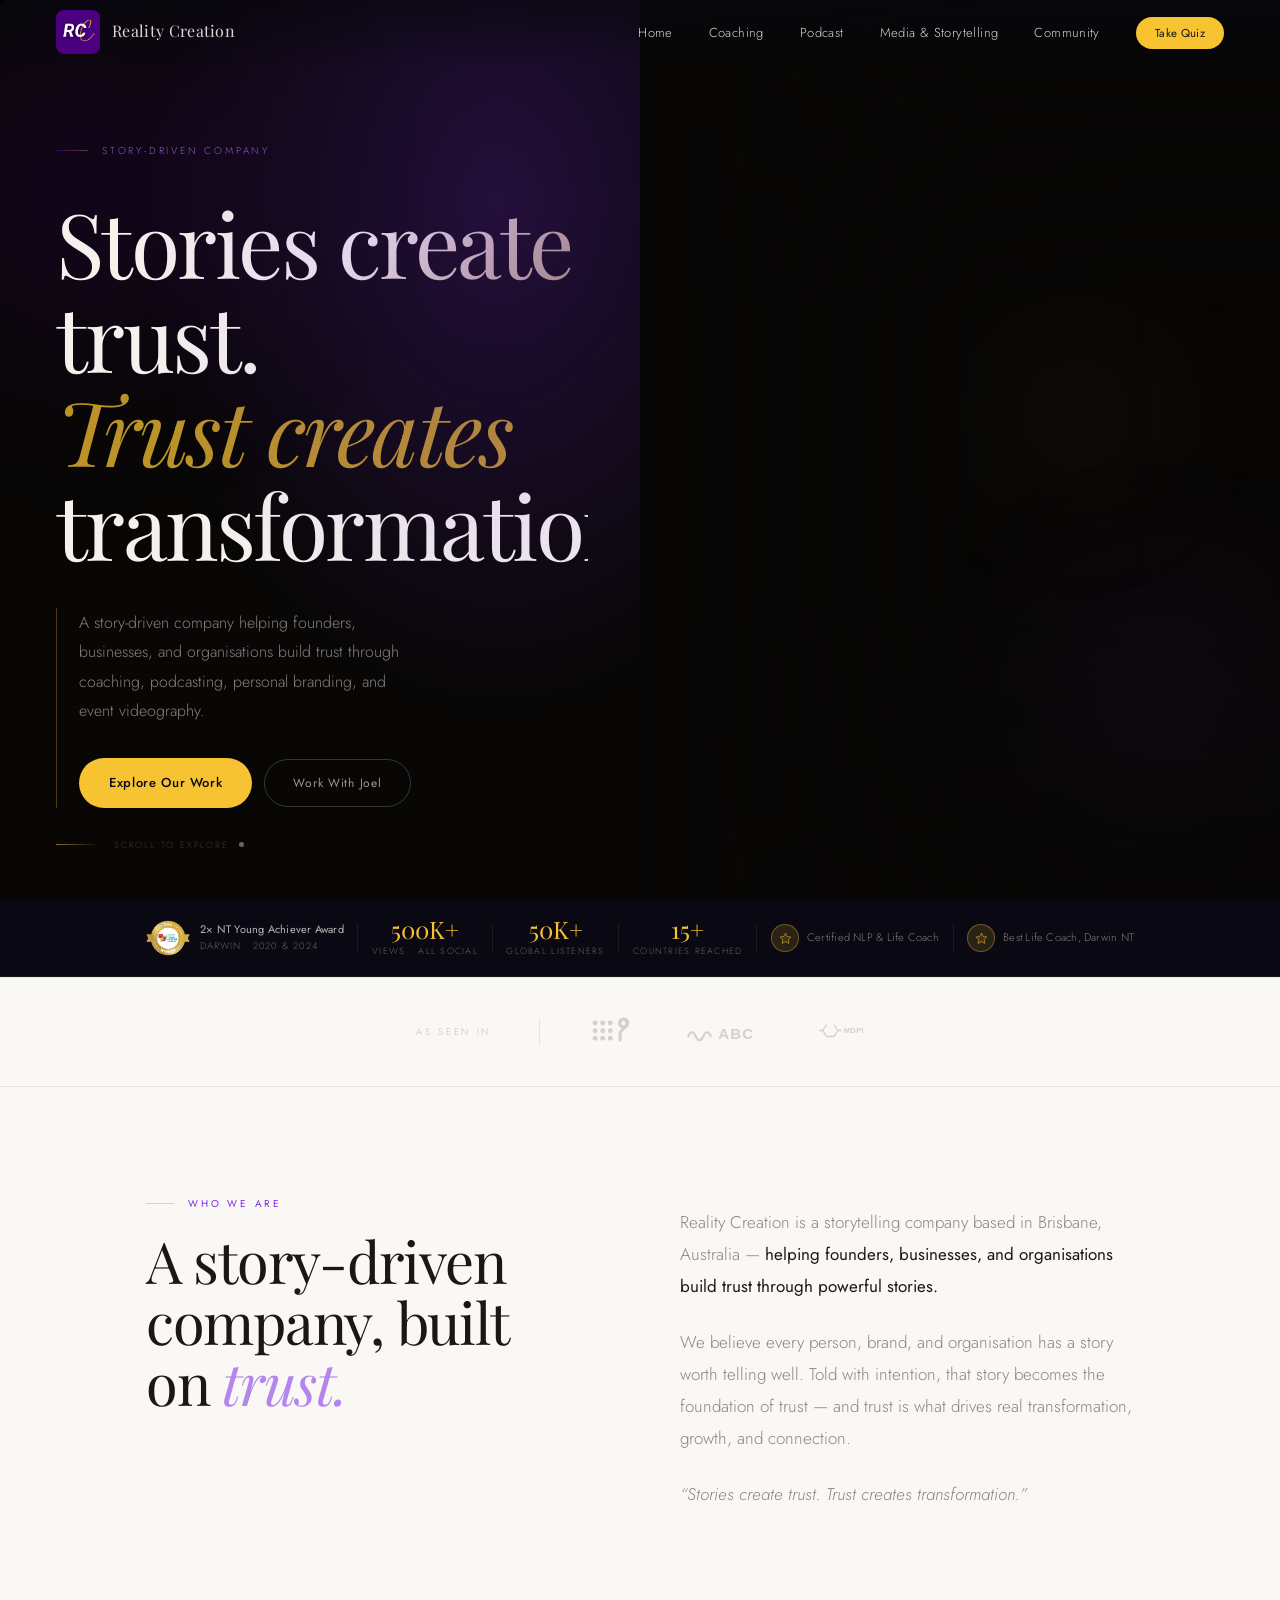
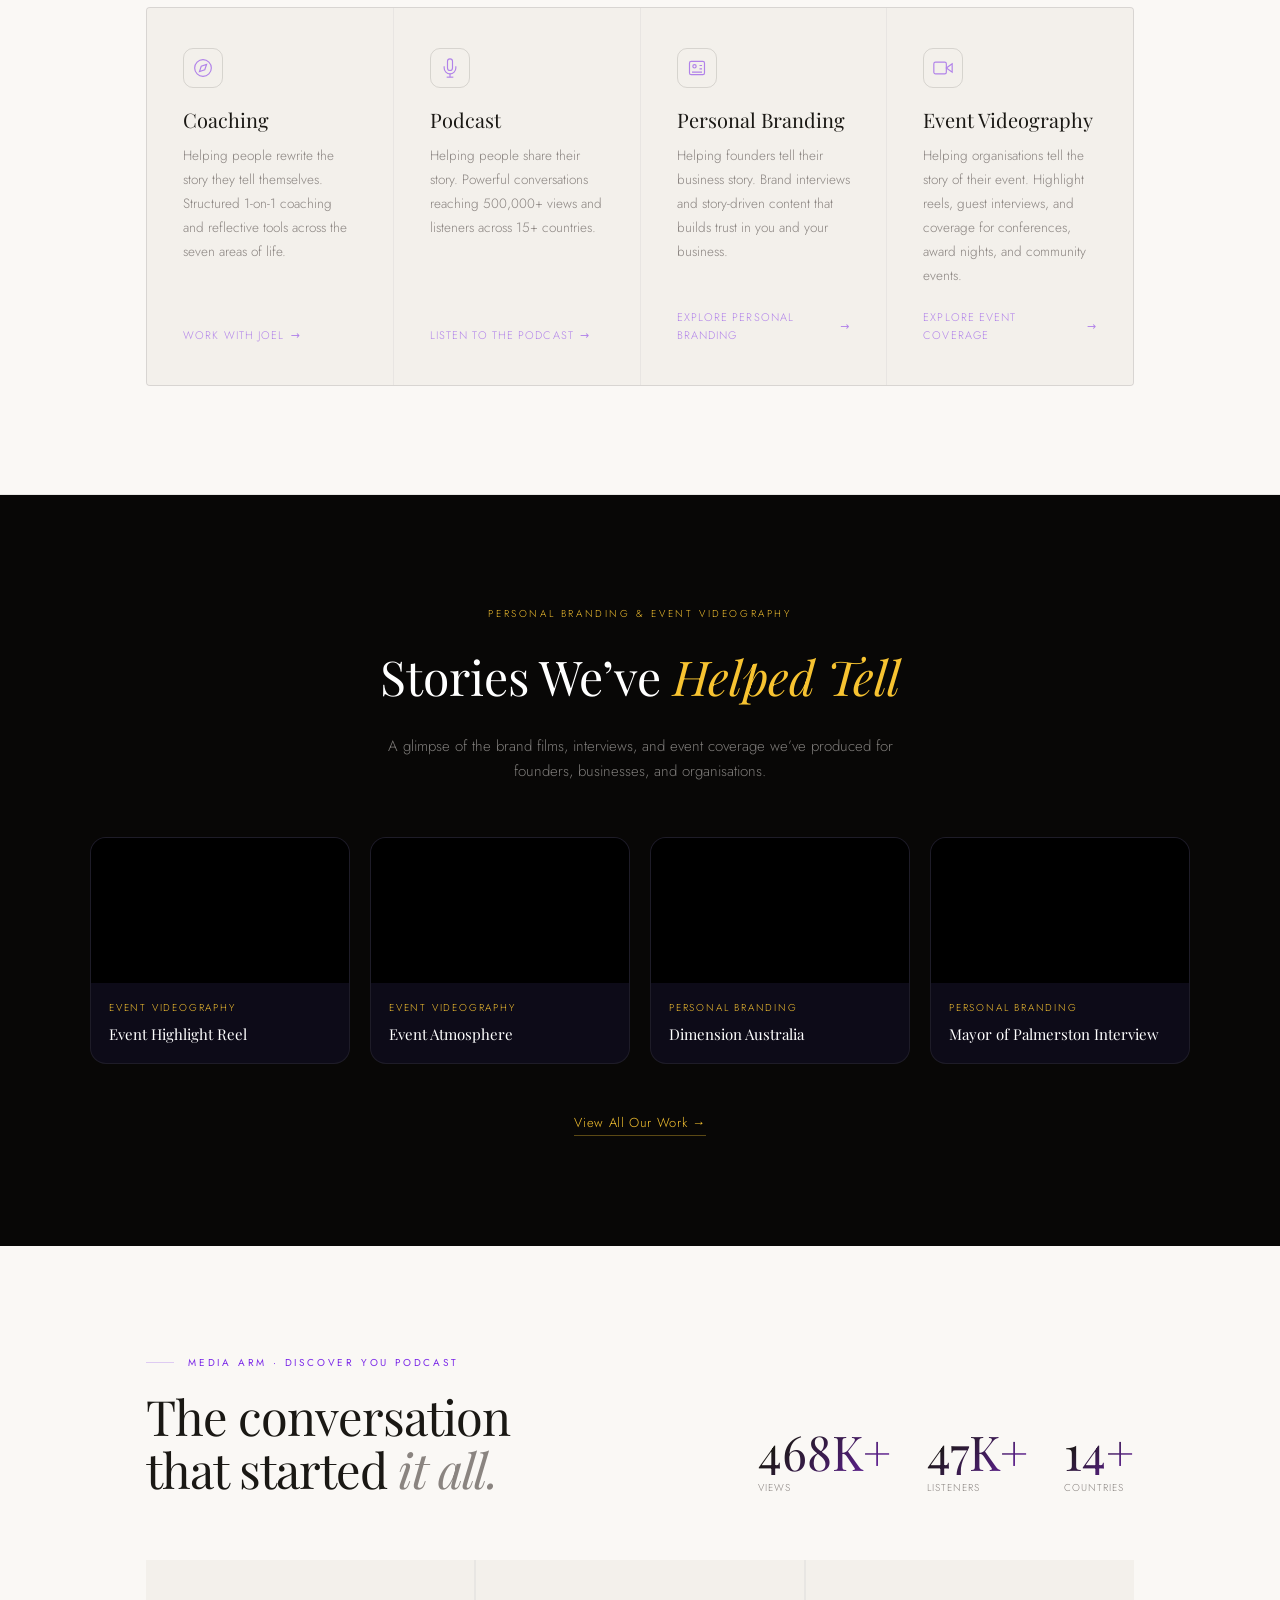
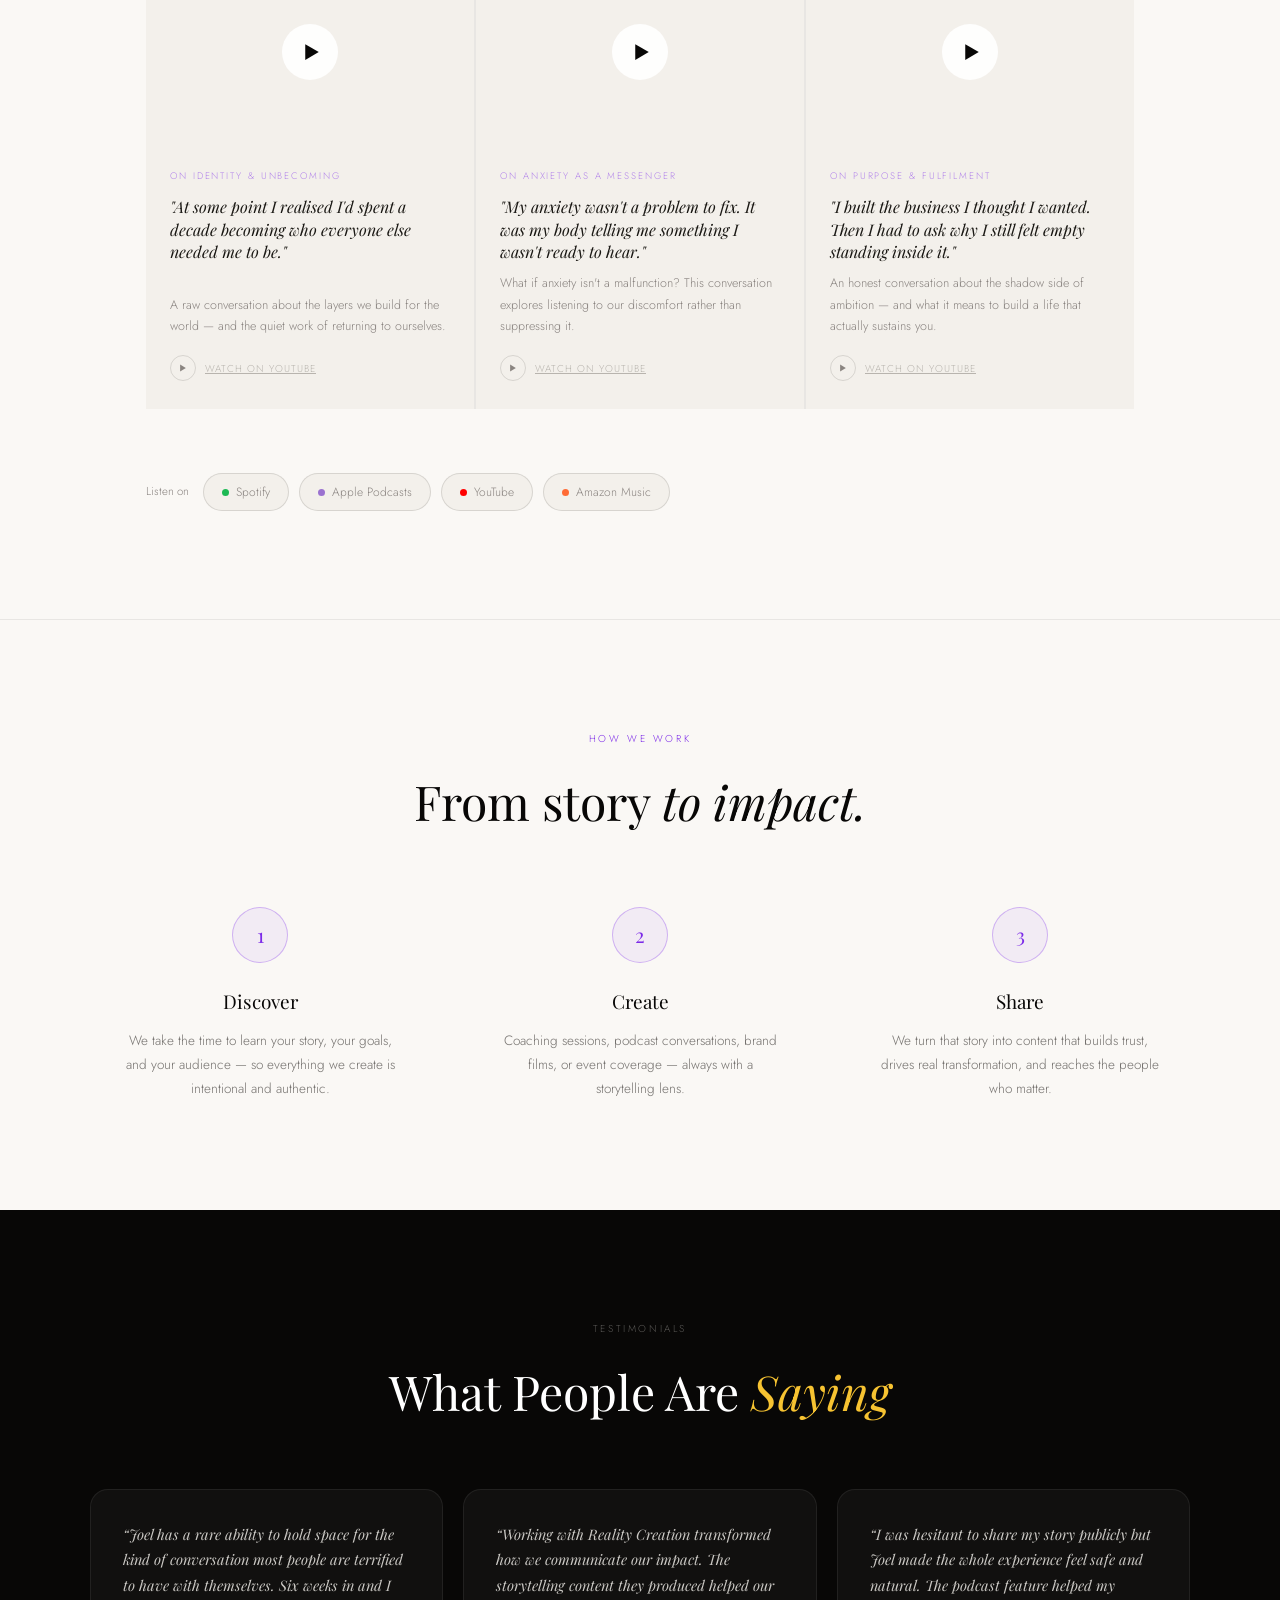
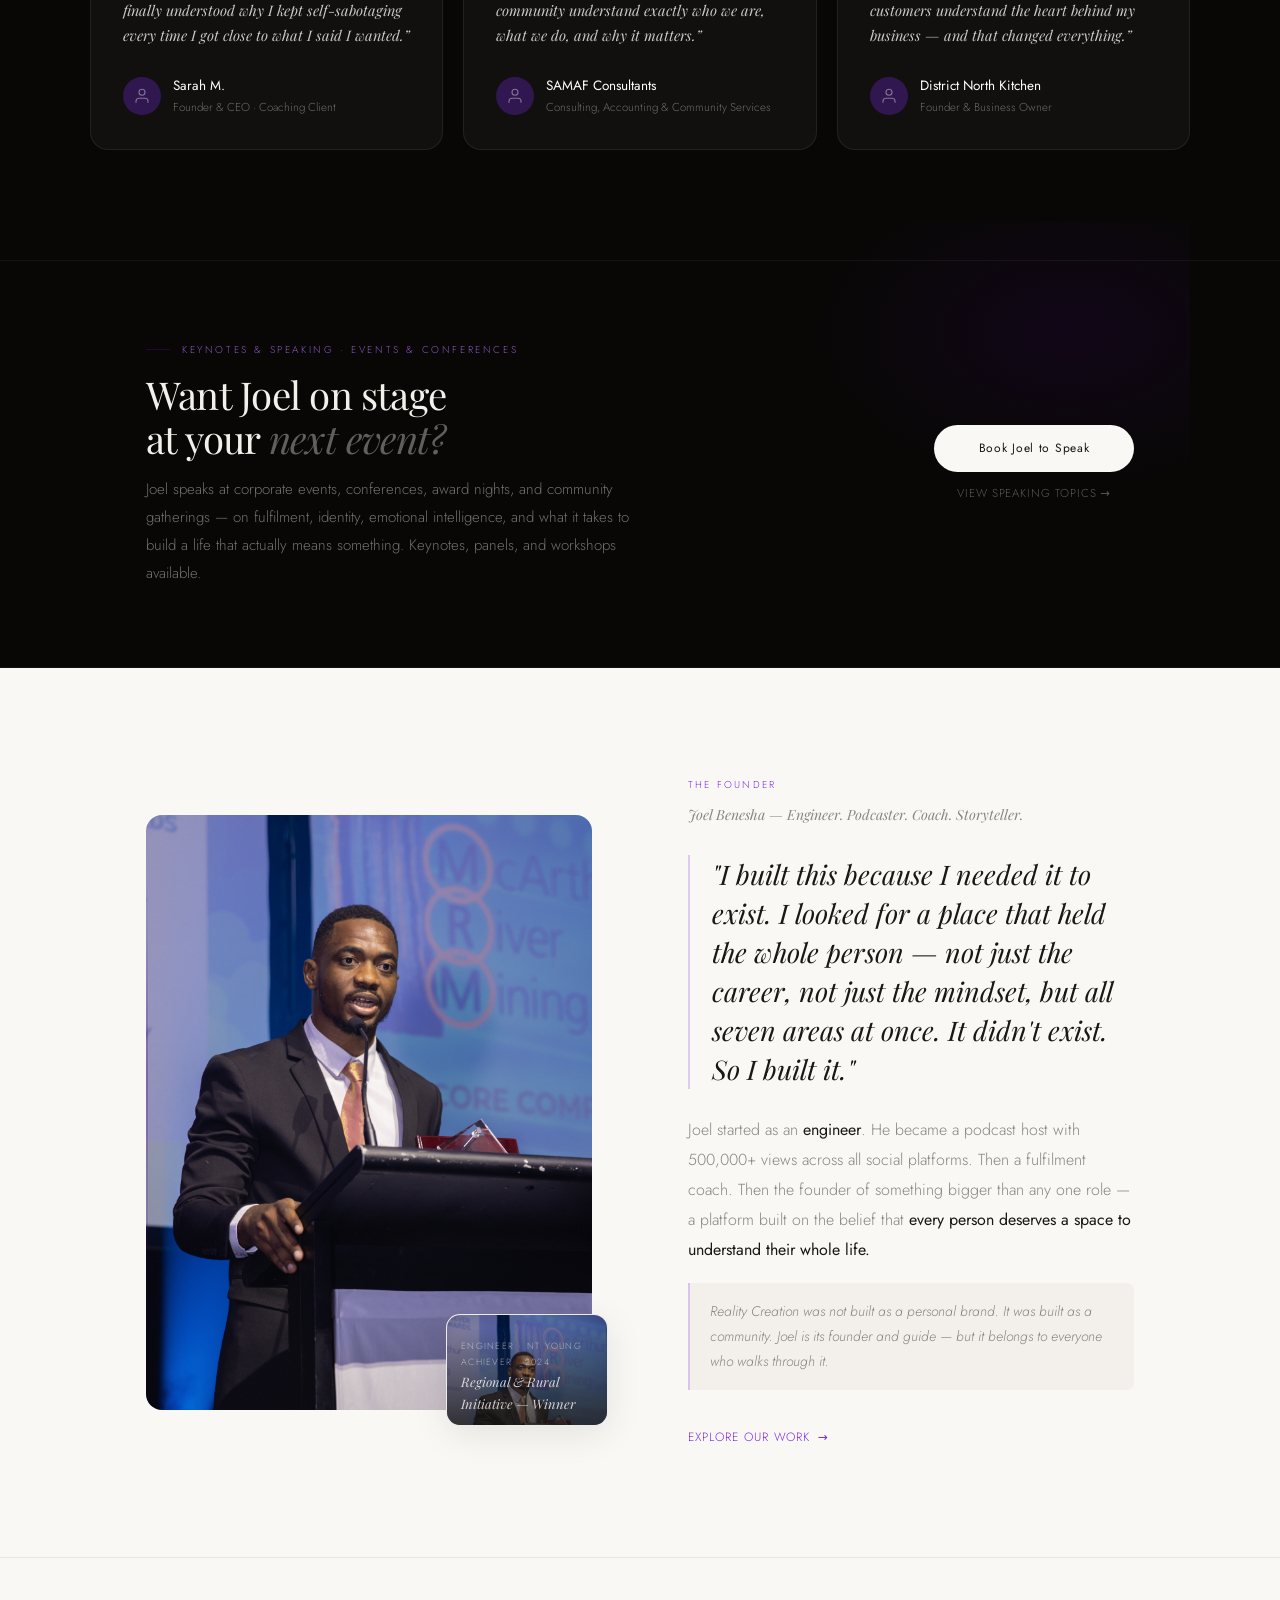
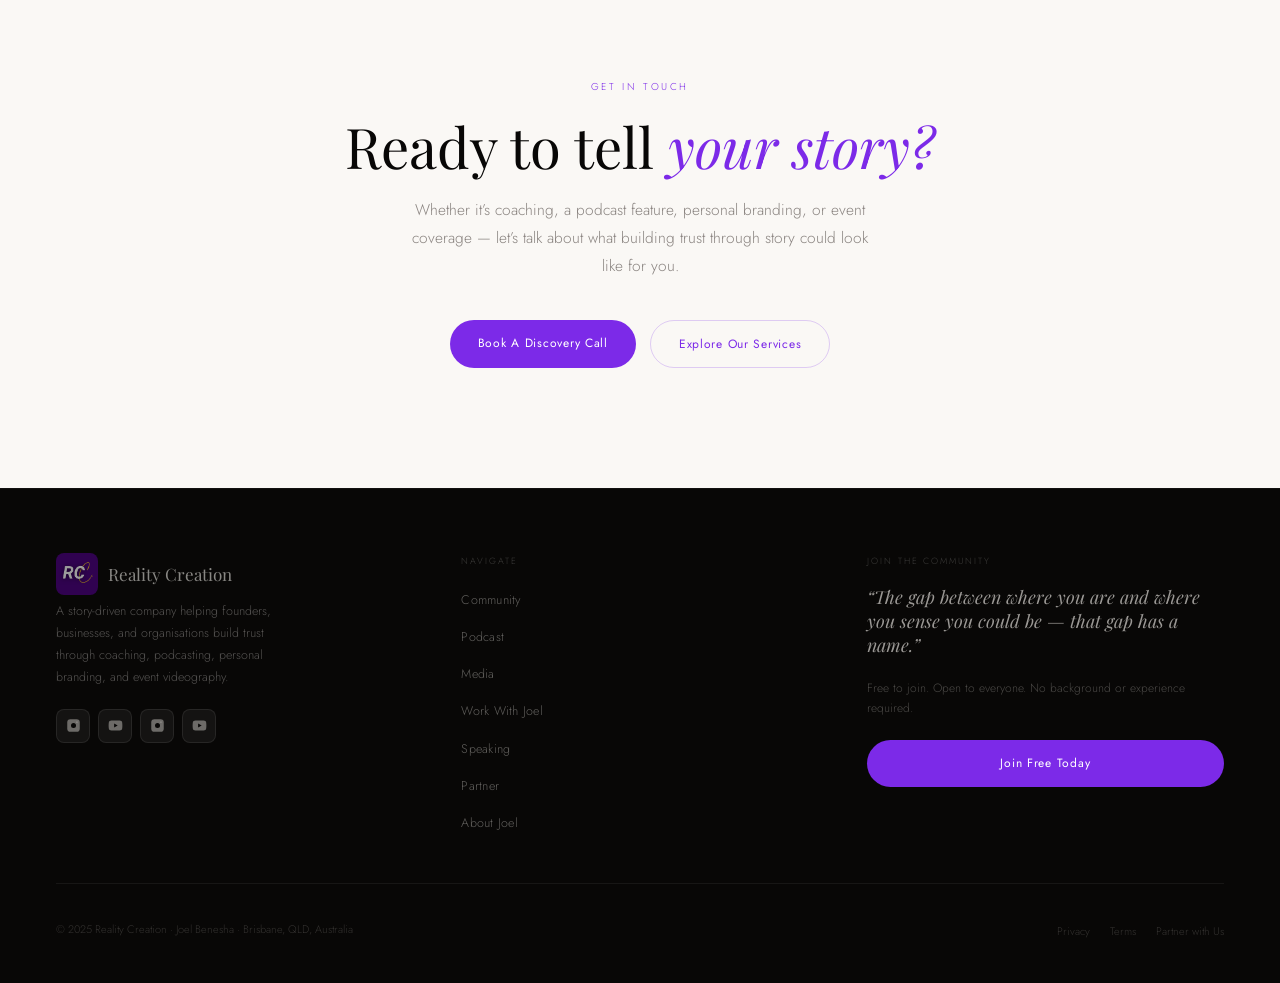
==== commit 5d78aa01: "Add sitewide SEO: titles, meta, canonical, structured data, sitemap Optimizes every page's <title> a" ====
--- a/index.html
+++ b/index.html
@@ -3,16 +3,47 @@
 <head>
 <meta charset="UTF-8">
 <meta name="viewport" content="width=device-width, initial-scale=1.0">
-<meta name="description" content="Reality Creation &mdash; a story-driven company in Brisbane helping founders, businesses, and organisations build trust through coaching, podcasting, personal branding, and event videography.">
-<title>Reality Creation &mdash; Stories Create Trust</title>
+<meta name="description" content="Reality Creation is a Brisbane life coaching, podcasting, personal branding &amp; event videography company. Build trust through powerful storytelling with Joel Benesha.">
+<title>Reality Creation | Life Coaching &amp; Storytelling Brisbane</title>
+<link rel="canonical" href="https://realitycreation.co/">
 <link rel="icon" type="image/png" href="photos/Logo real.png">
 <meta property="og:type" content="website">
-<meta property="og:title" content="Reality Creation &mdash; Stories Create Trust">
-<meta property="og:description" content="A story-driven company in Brisbane helping founders, businesses, and organisations build trust through coaching, podcasting, personal branding, and event videography.">
-<meta property="og:image" content="photos/Logo real.png">
+<meta property="og:url" content="https://realitycreation.co/">
+<meta property="og:title" content="Reality Creation | Life Coaching &amp; Storytelling Brisbane">
+<meta property="og:description" content="A Brisbane life coaching, podcasting, personal branding &amp; event videography company. Build trust through powerful storytelling with Joel Benesha.">
+<meta property="og:image" content="https://realitycreation.co/photos/Logo%20real.png">
 <meta name="twitter:card" content="summary_large_image">
-<meta name="twitter:title" content="Reality Creation &mdash; Stories Create Trust">
-<meta name="twitter:description" content="A story-driven company in Brisbane helping founders, businesses, and organisations build trust through coaching, podcasting, personal branding, and event videography.">
+<meta name="twitter:title" content="Reality Creation | Life Coaching &amp; Storytelling Brisbane">
+<meta name="twitter:description" content="A Brisbane life coaching, podcasting, personal branding &amp; event videography company. Build trust through powerful storytelling with Joel Benesha.">
+<script type="application/ld+json">
+{
+  "@context": "https://schema.org",
+  "@type": "ProfessionalService",
+  "name": "Reality Creation",
+  "url": "https://realitycreation.co/",
+  "logo": "https://realitycreation.co/photos/Logo%20real.png",
+  "image": "https://realitycreation.co/photos/Logo%20real.png",
+  "description": "A Brisbane life coaching, podcasting, personal branding, and event videography company helping founders, businesses, and organisations build trust through storytelling.",
+  "address": {
+    "@type": "PostalAddress",
+    "addressLocality": "Brisbane",
+    "addressRegion": "QLD",
+    "addressCountry": "AU"
+  },
+  "areaServed": "Brisbane, Australia",
+  "founder": {
+    "@type": "Person",
+    "name": "Joel Benesha"
+  },
+  "sameAs": [
+    "https://www.instagram.com/joel.benesha/",
+    "https://www.youtube.com/@joelbenesha9",
+    "https://www.instagram.com/discoveryou_podcast/",
+    "https://www.youtube.com/@DiscoverYouPodcast",
+    "https://open.spotify.com/show/3mP7K25WBaqM8vk2Xj0Os7"
+  ]
+}
+</script>
 <link rel="preconnect" href="https://fonts.googleapis.com">
 <link rel="preconnect" href="https://fonts.gstatic.com" crossorigin>
 <link href="https://fonts.googleapis.com/css2?family=Playfair+Display:ital,wght@0,300;0,400;0,500;1,300;1,400;1,500&family=Libre+Baskerville:ital,wght@0,400;1,400&family=Jost:wght@200;300;400;500&display=swap" rel="stylesheet">
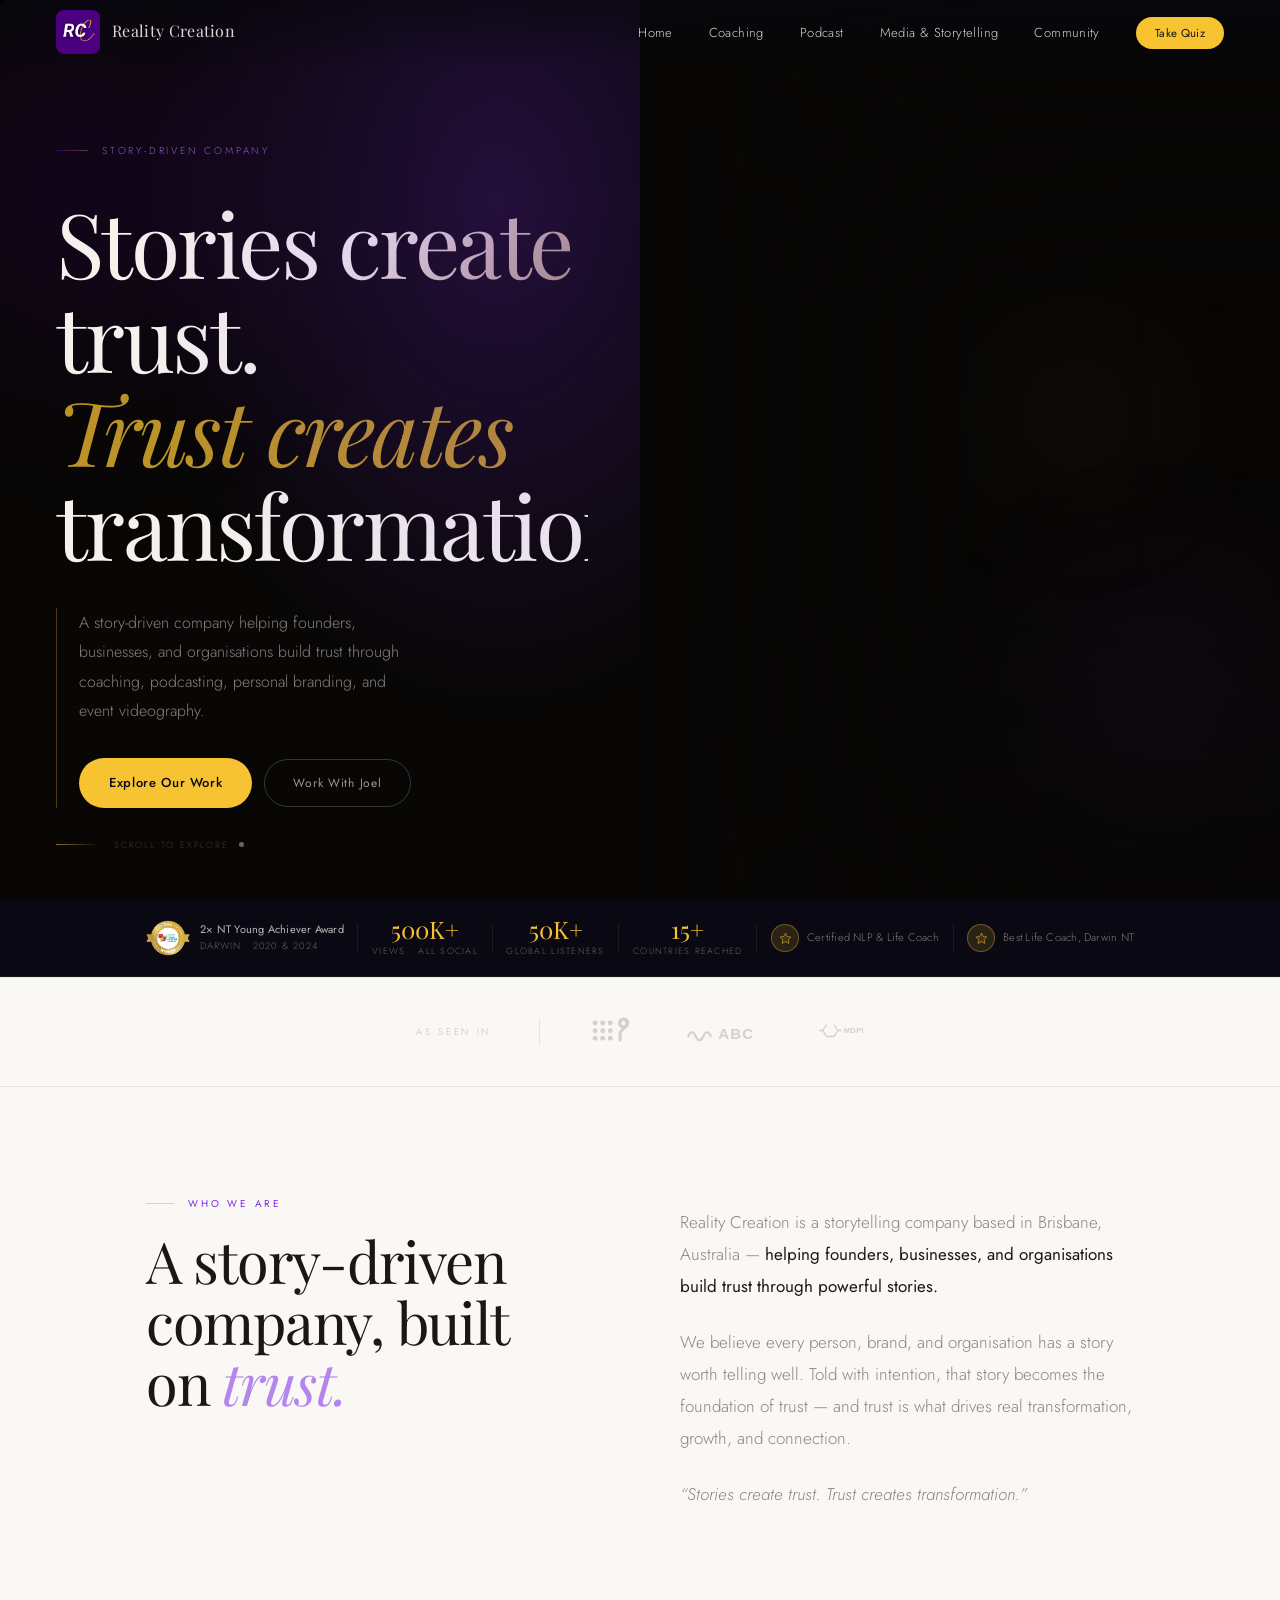
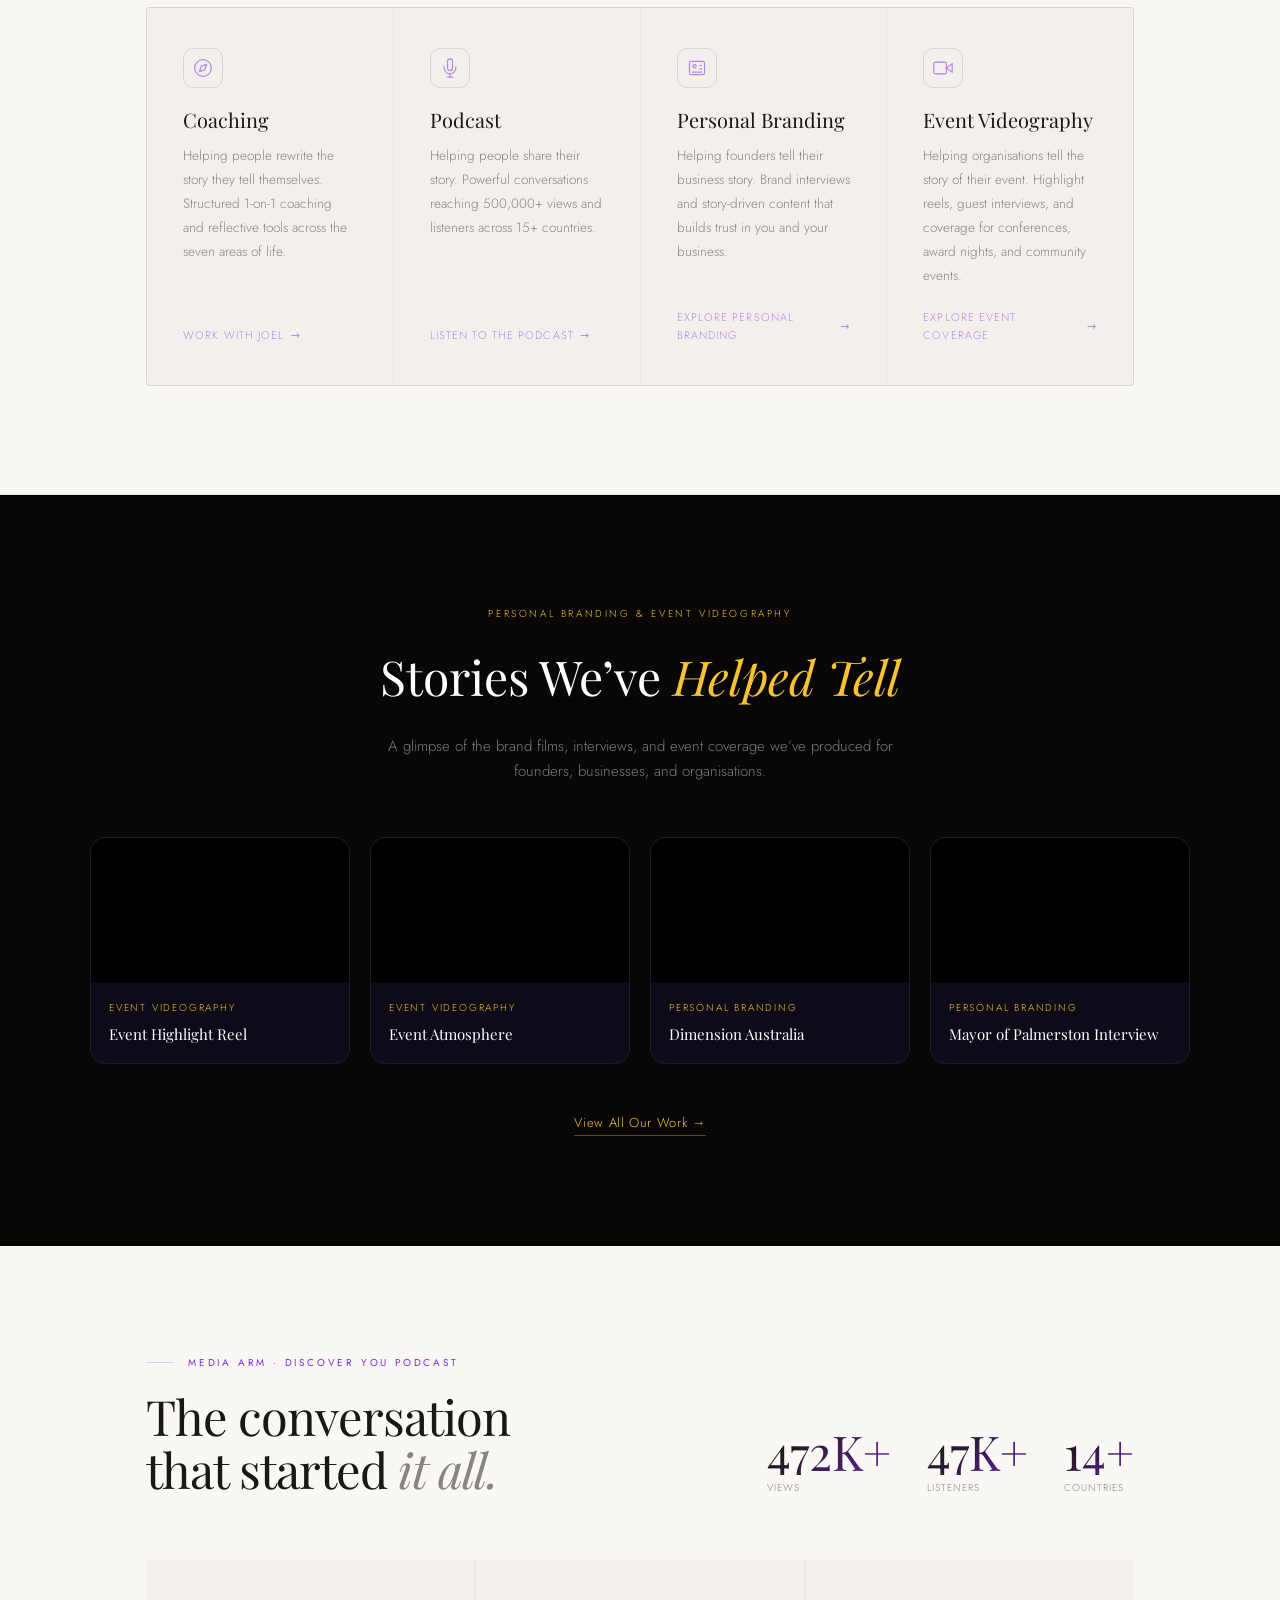
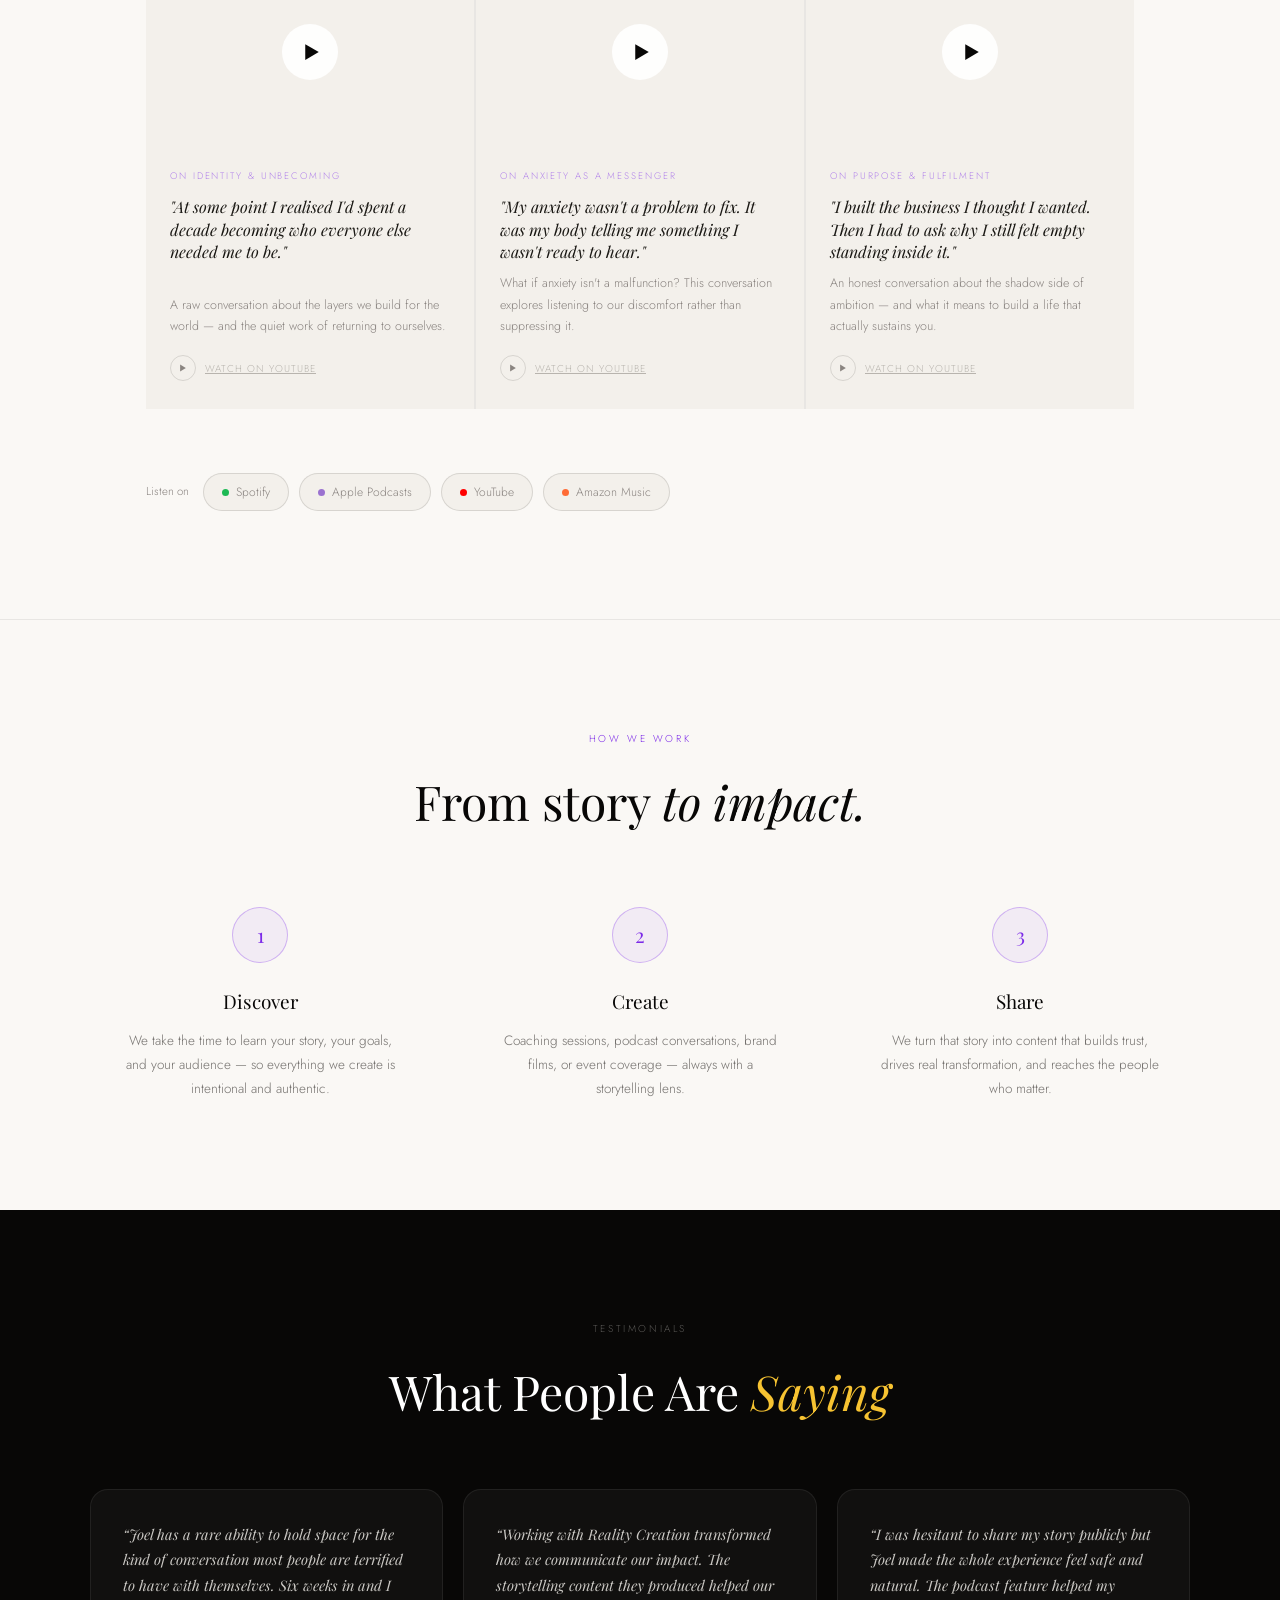
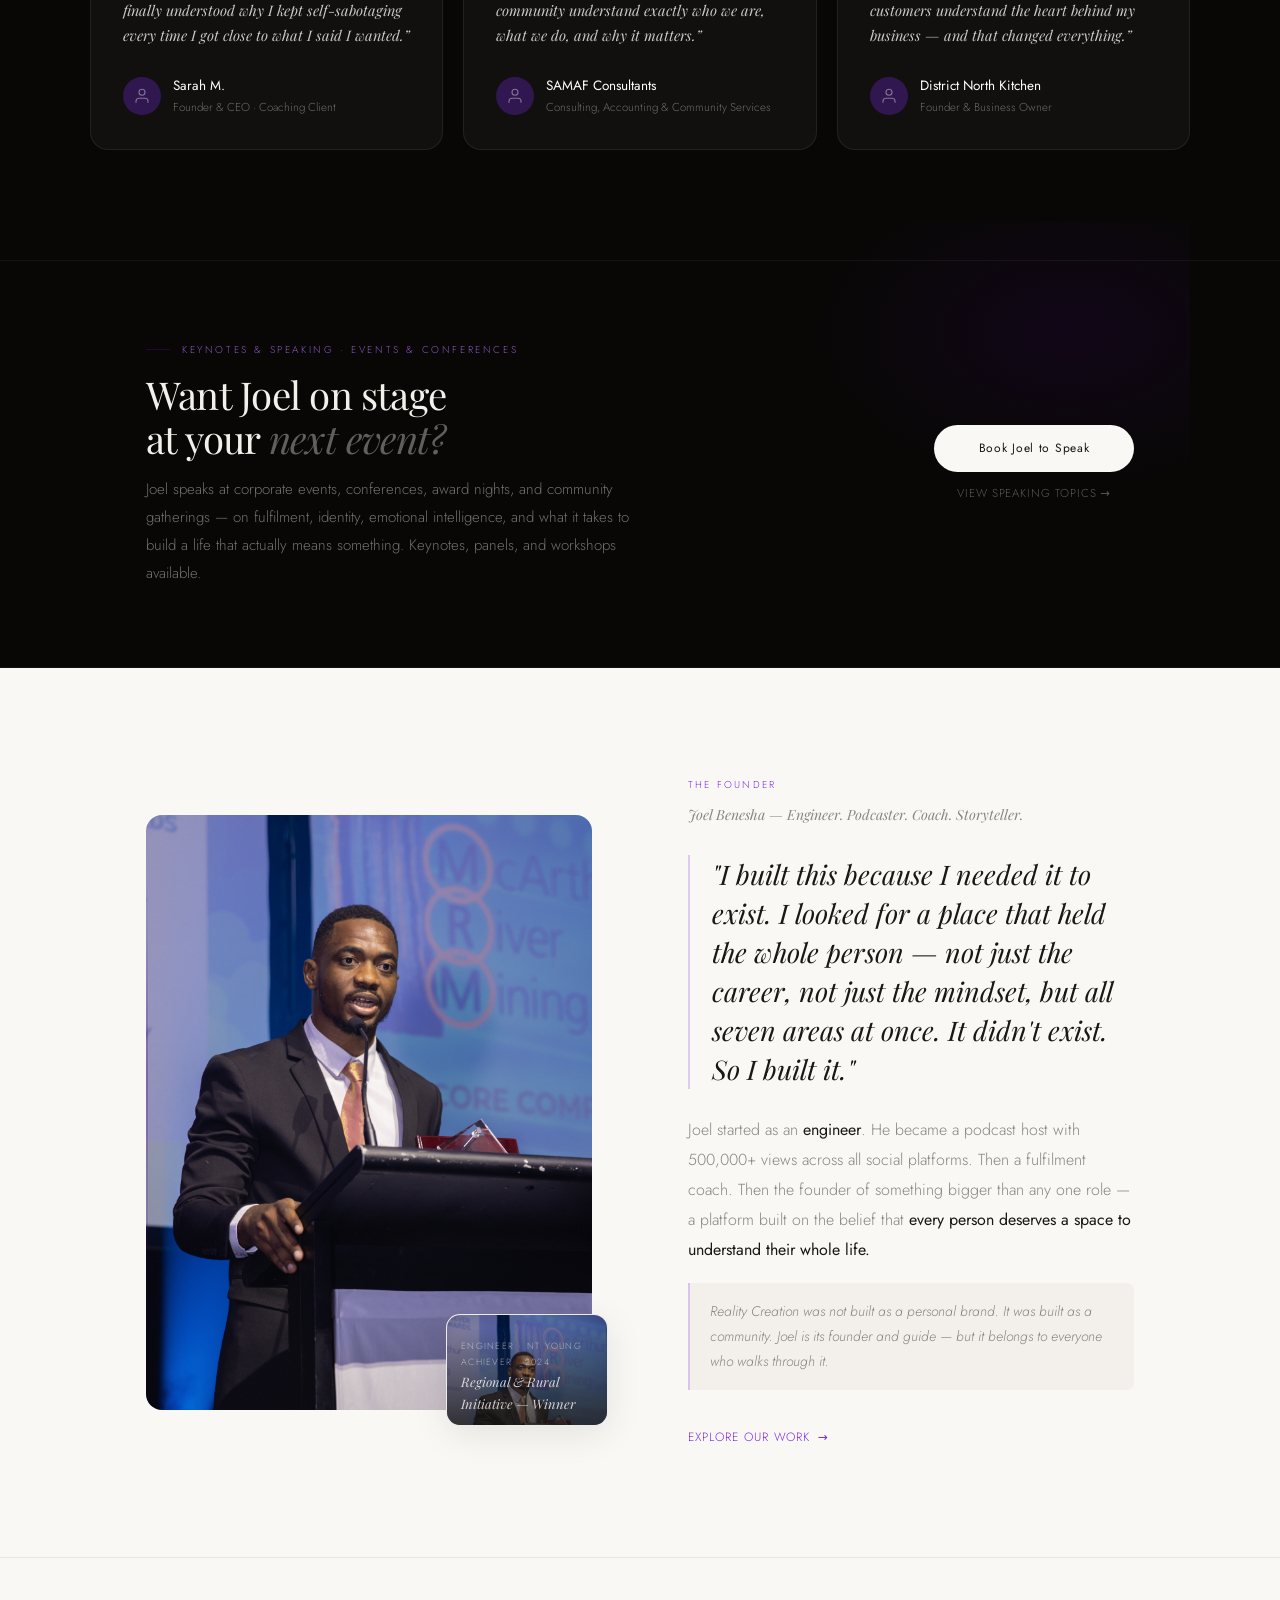
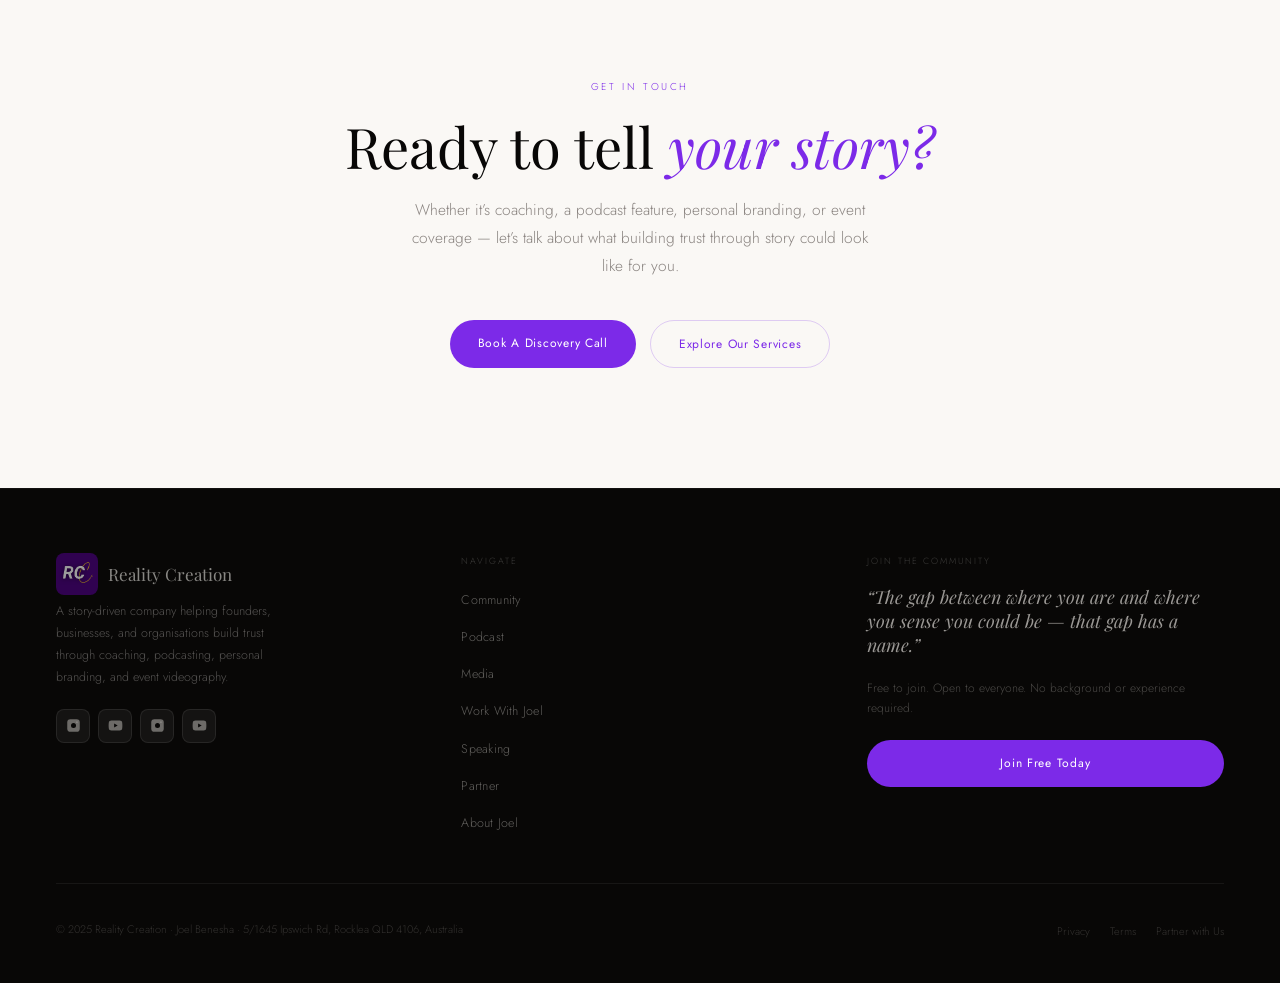
==== commit 32122212: "Add real business address and expand SEO keyword coverage Adds the confirmed business address (5/164" ====
--- a/index.html
+++ b/index.html
@@ -26,8 +26,10 @@
   "description": "A Brisbane life coaching, podcasting, personal branding, and event videography company helping founders, businesses, and organisations build trust through storytelling.",
   "address": {
     "@type": "PostalAddress",
-    "addressLocality": "Brisbane",
+    "streetAddress": "5/1645 Ipswich Rd",
+    "addressLocality": "Rocklea",
     "addressRegion": "QLD",
+    "postalCode": "4106",
     "addressCountry": "AU"
   },
   "areaServed": "Brisbane, Australia",
@@ -648,7 +650,7 @@
     </div>
   </div>
   <div class="ft-bottom">
-    <span class="ft-copy-new">&copy; 2025 Reality Creation &middot; Joel Benesha &middot; Brisbane, QLD, Australia</span>
+    <span class="ft-copy-new">&copy; 2025 Reality Creation &middot; Joel Benesha &middot; 5/1645 Ipswich Rd, Rocklea QLD 4106, Australia</span>
     <ul class="ft-bottom-links">
       <li><a href="#">Privacy</a></li>
       <li><a href="#">Terms</a></li>
